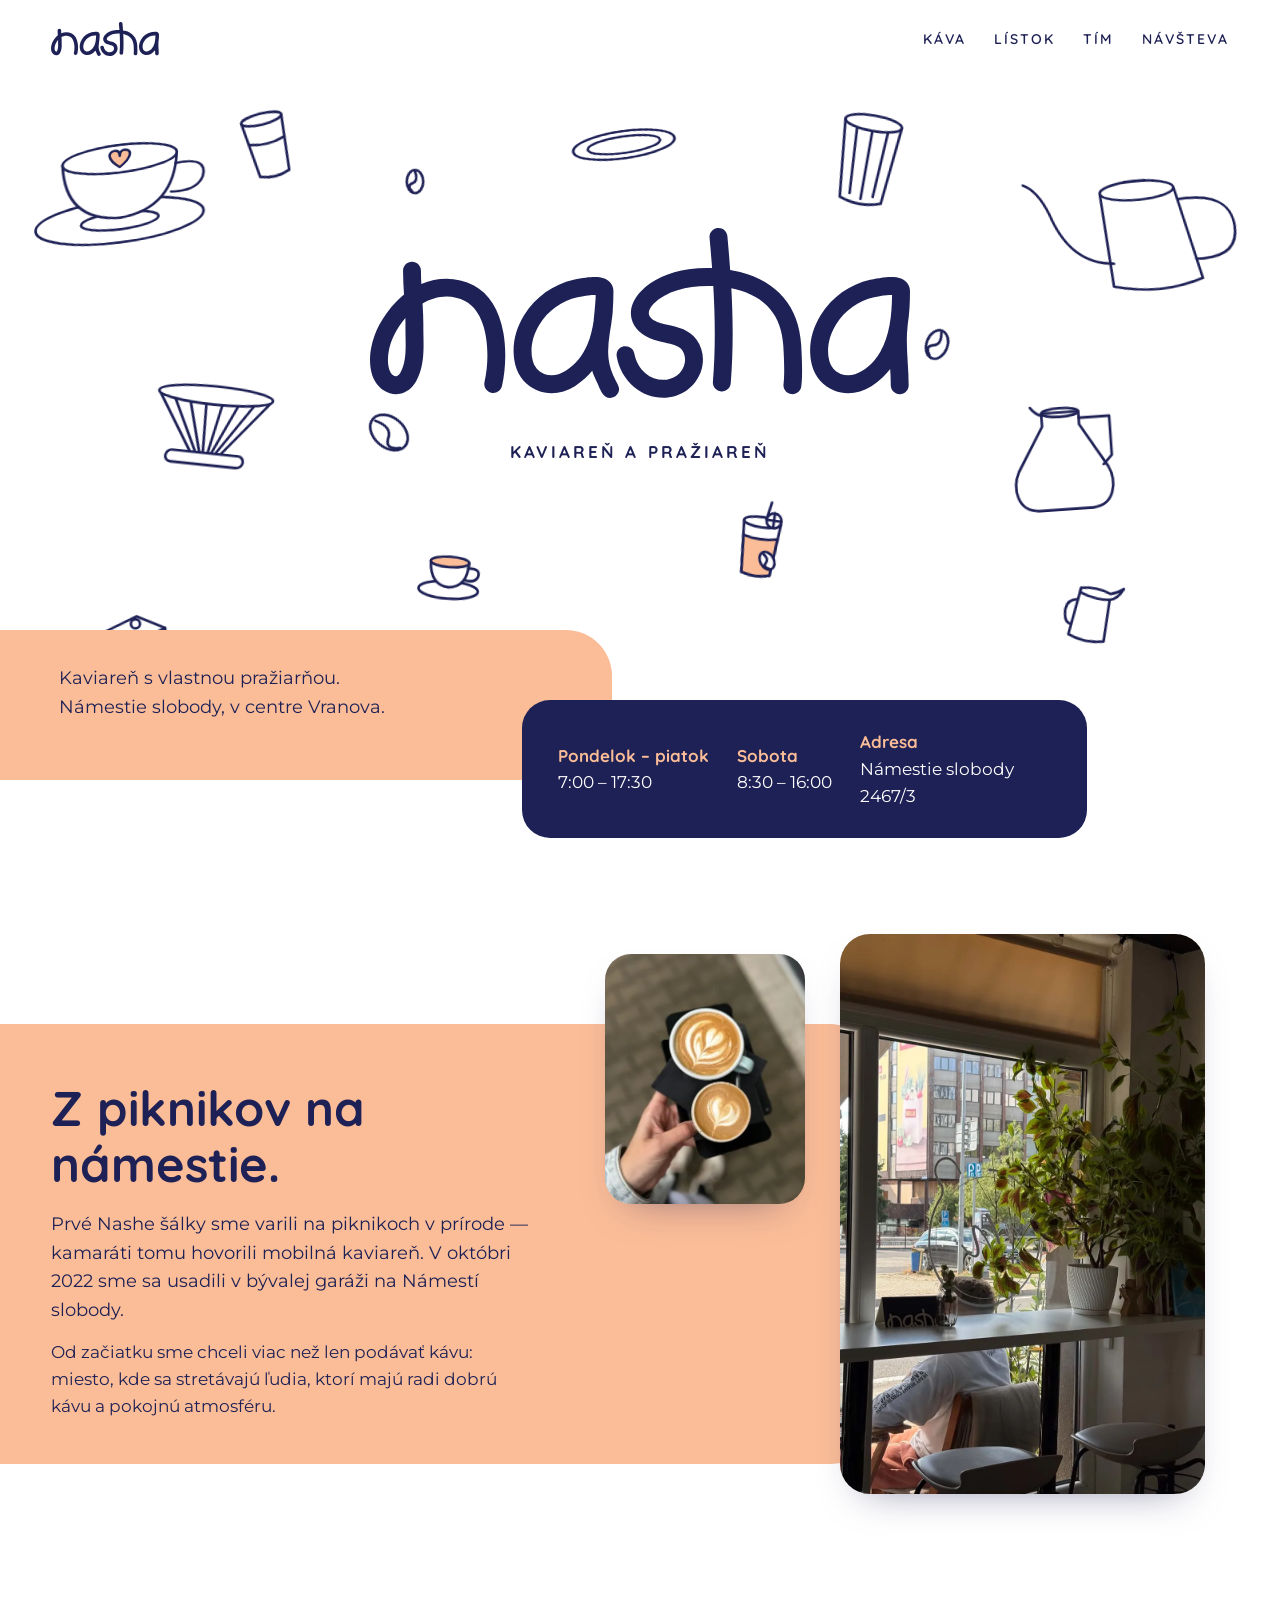
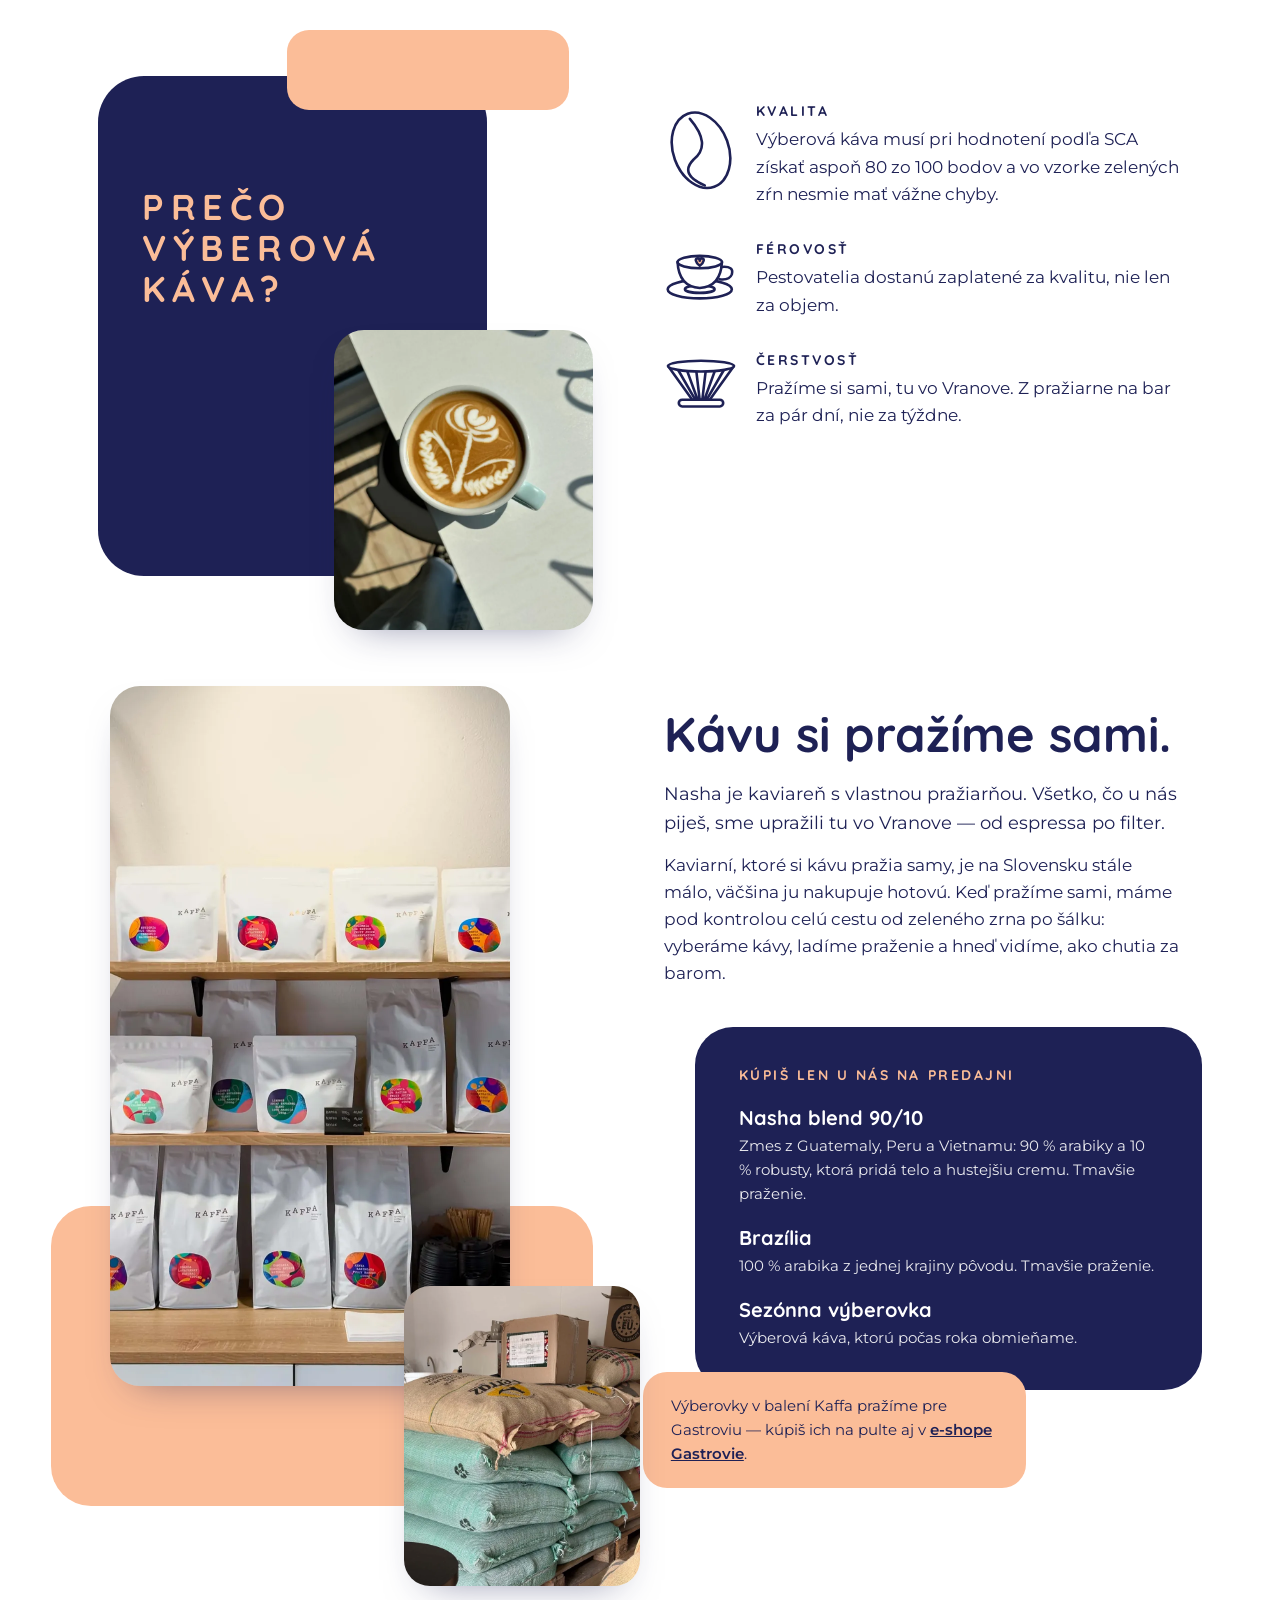
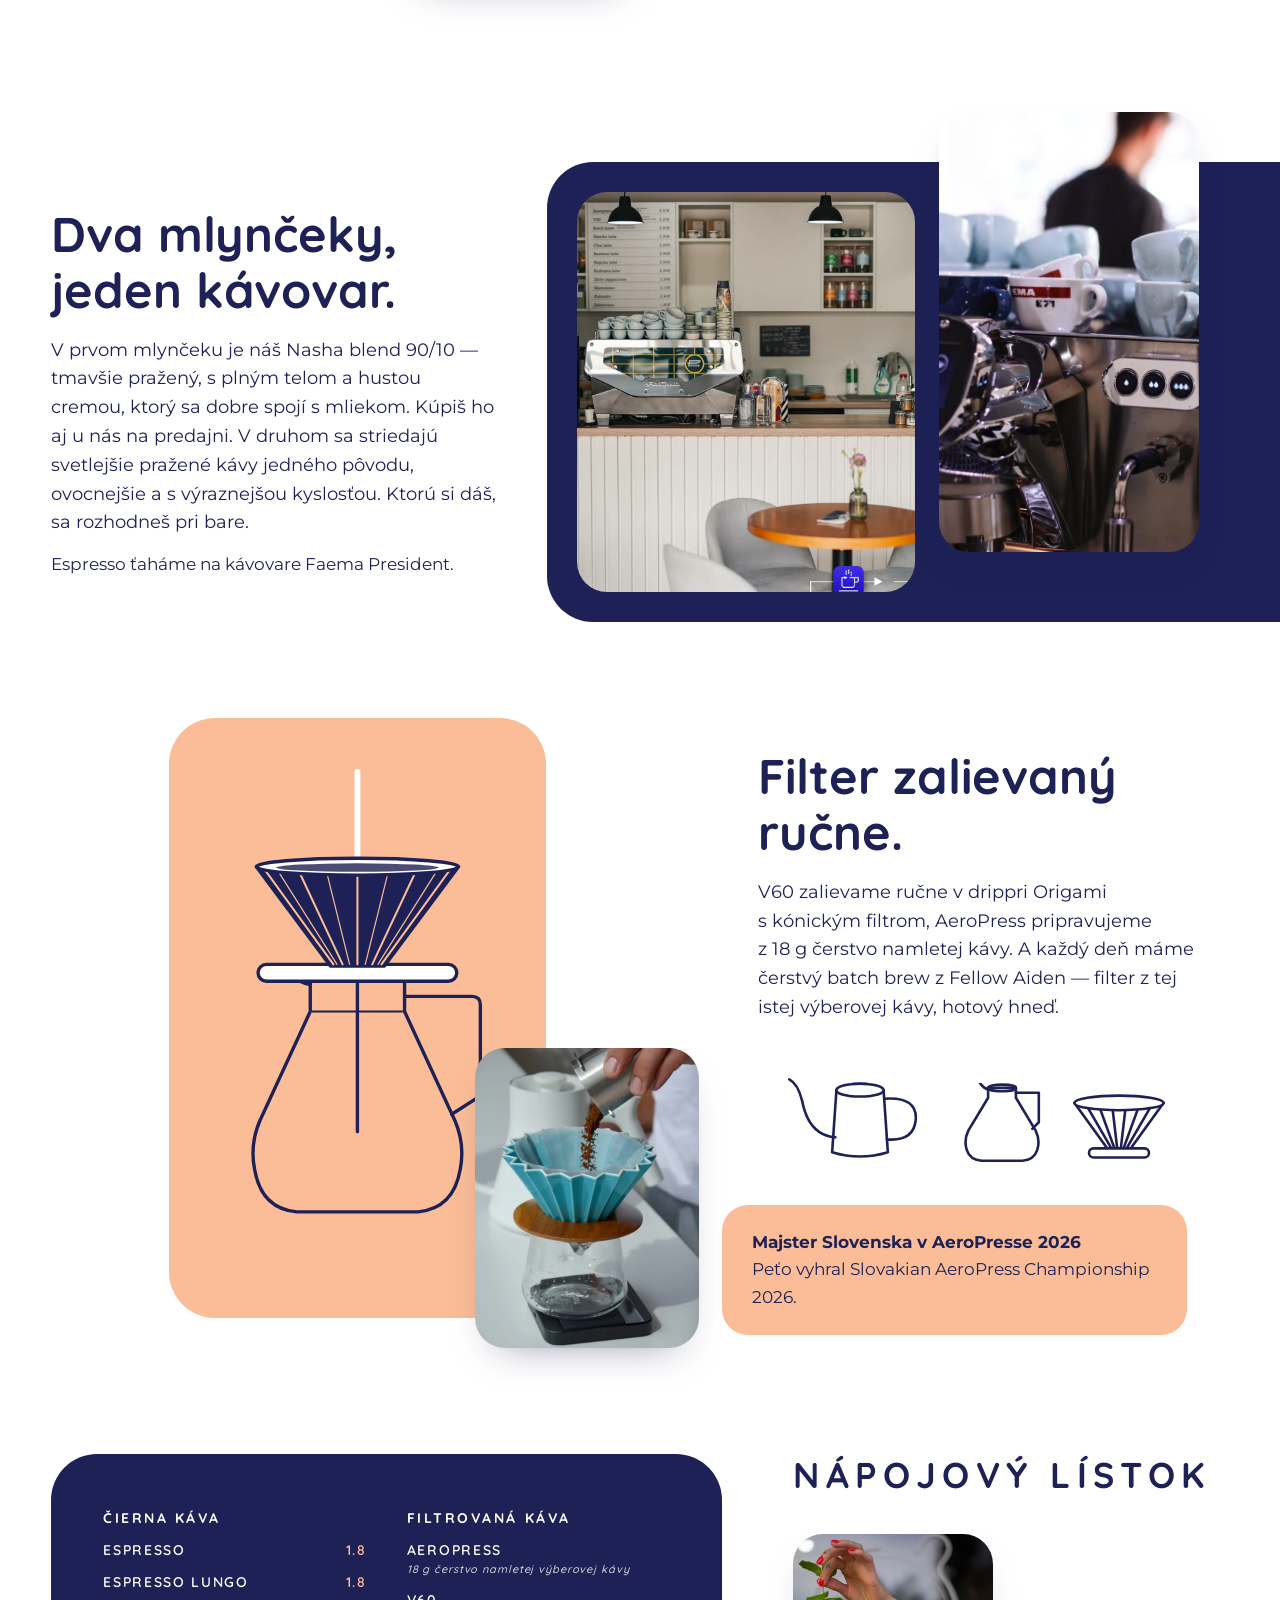
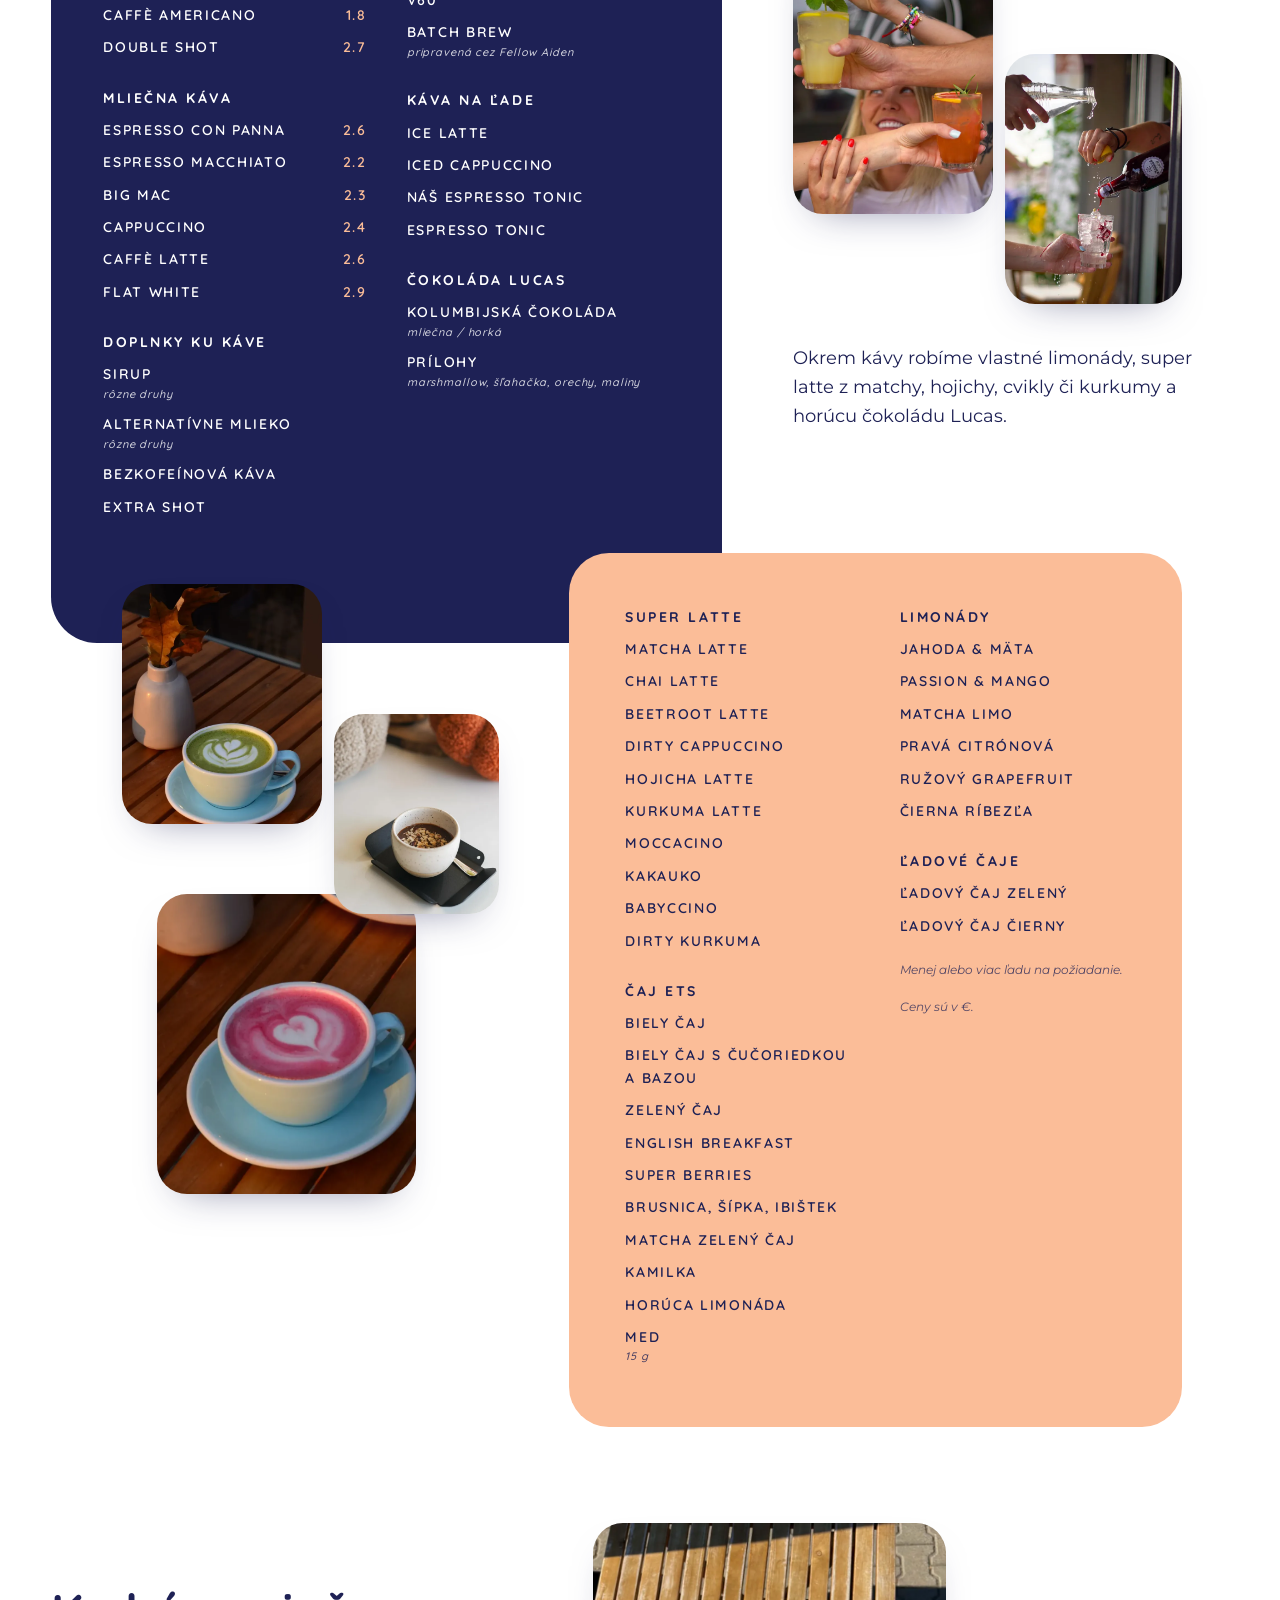
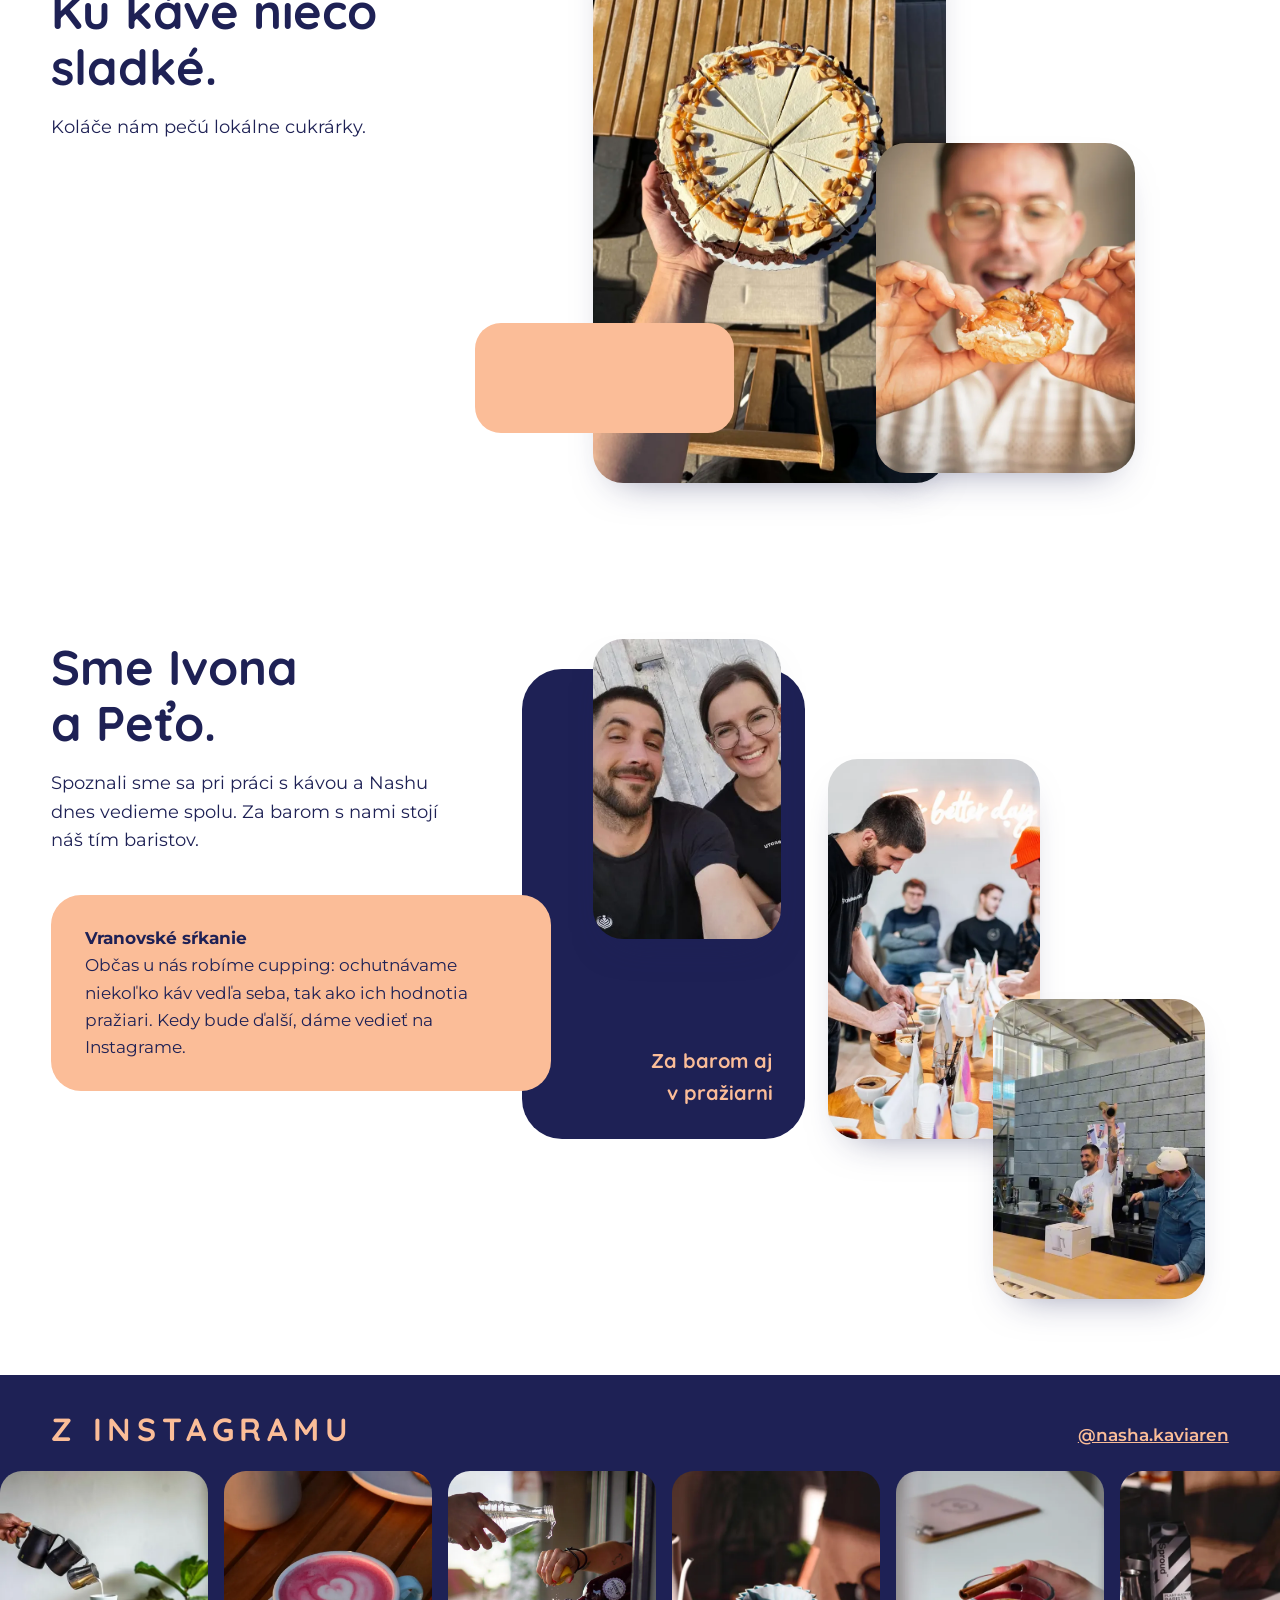
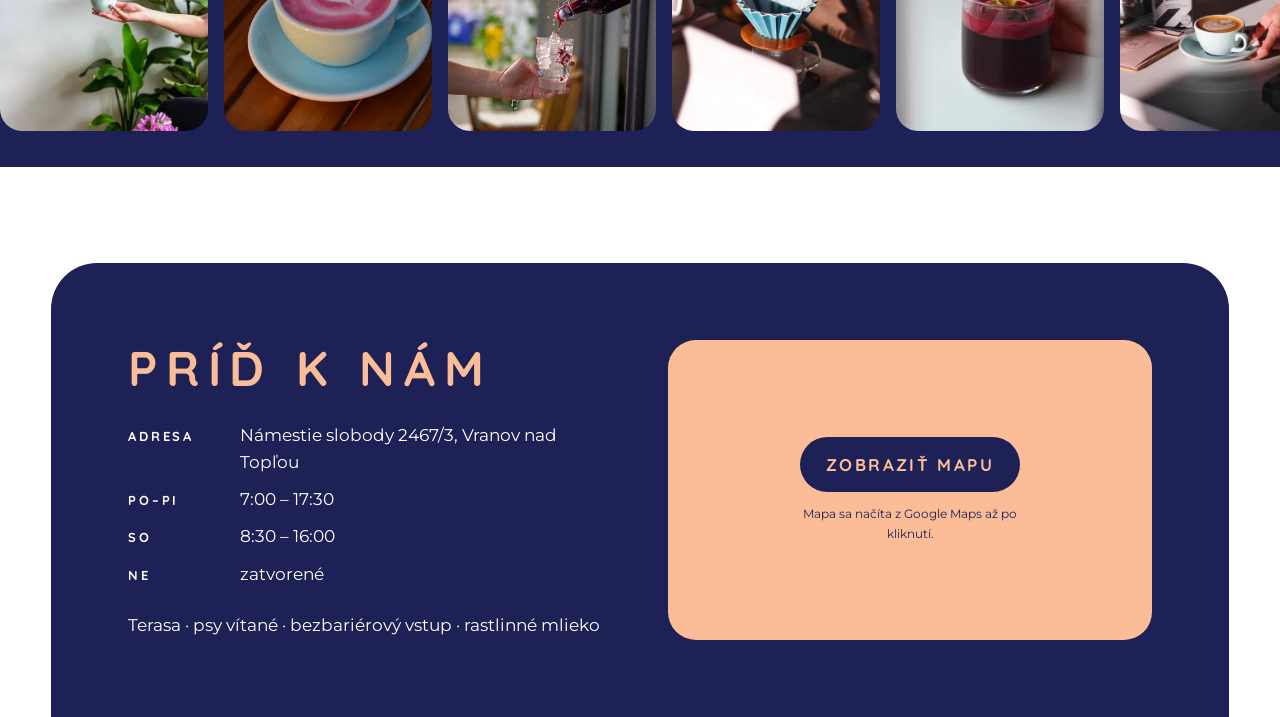
==== site/index.html @ be06b6c1 "Add Nasha presentation site, image pipeline and checks" ====
<!doctype html>
<html lang="sk">
<head>
<meta charset="utf-8">
<meta name="viewport" content="width=device-width, initial-scale=1">
<title>Nasha kaviareň · Vranov nad Topľou</title>
<meta name="description" content="Nasha kaviareň s vlastnou pražiarňou na Námestí slobody vo Vranove nad Topľou. Výberová káva, filter, koláče, nápojový lístok a otváracie hodiny.">
<meta property="og:type" content="website">
<meta property="og:title" content="Nasha kaviareň · Vranov nad Topľou">
<meta property="og:description" content="Kaviareň s vlastnou pražiarňou na Námestí slobody vo Vranove nad Topľou.">
<meta property="og:image" content="img/og.jpg">
<link rel="icon" href="img/favicon.svg" type="image/svg+xml">
<link rel="preconnect" href="https://fonts.googleapis.com">
<link rel="preconnect" href="https://fonts.gstatic.com" crossorigin>
<link rel="stylesheet" href="https://fonts.googleapis.com/css2?family=Quicksand:wght@500;600;700&family=Montserrat:wght@400;500;600&display=swap">
<link rel="stylesheet" href="css/site.css">
</head>
<body>
<header class="wrap bar">
  <img src="img/nasha-logo-blue.svg" alt="nasha" width="159" height="50">
  <nav><a href="#kava">Káva</a><a href="#listok">Lístok</a><a href="#tim">Tím</a><a href="#navsteva">Návšteva</a></nav>
</header>

<main class="wrap">
  <!-- 1 hero -->
  <section class="stage hero" data-field>
    <span data-art="latte"    data-depth="1.3" data-rot="-8"  data-tilt="14" style="left:-2%;top:40px;width:190px"></span>
    <span data-art="tumbler"  data-depth="0.5" data-rot="-14" style="left:16%;top:30px;width:56px"></span>
    <span data-art="bean"     data-depth="0.3" data-rot="20"  style="left:30%;top:90px;width:22px"></span>
    <span class="m-hide" data-art="dripper"  data-depth="0.8" data-rot="6"   data-tilt="10" style="left:8%;top:300px;width:130px"></span>
    <span class="m-hide" data-art="bean"     data-depth="1.1" data-rot="-30" style="left:27%;top:330px;width:40px"></span>
    <span class="m-hide" data-art="espresso" data-depth="0.4" data-rot="4"   style="left:31%;top:470px;width:70px"></span>
    <span data-art="fluted"   data-depth="1.0" data-rot="10"  style="left:66%;top:30px;width:78px"></span>
    <span data-art="kettle"   data-depth="1.4" data-rot="-6"  data-tilt="12" style="right:-3%;top:60px;width:240px"></span>
    <span class="m-hide" data-art="bean"     data-depth="0.6" data-rot="40"  style="left:74%;top:250px;width:28px"></span>
    <span class="m-hide" data-art="server"   data-depth="0.7" data-rot="-4"  style="right:9%;top:330px;width:120px"></span>
    <span class="m-hide" data-art="lemonade" data-depth="0.35" data-rot="8"  style="left:58%;top:420px;width:52px"></span>
    <span class="m-hide" data-art="plate"    data-depth="0.9" data-rot="-10" data-tilt="20" style="left:44%;top:40px;width:110px"></span>
    <span data-art="pitcher"  data-depth="0.45" data-rot="12" style="left:86%;top:500px;width:60px"></span>
    <span data-art="cake"     data-depth="0.55" data-rot="-6" style="left:2%;top:520px;width:100px"></span>
    <span class="m-hide" data-art="bean"     data-depth="0.25" data-rot="-10" style="left:60%;top:470px;width:18px"></span>

    <img class="logo" src="img/nasha-logo-blue.svg" alt="nasha" width="159" height="50">
    <p class="tag caps">Kaviareň a pražiareň</p>
    <div class="abs peb pe"><p>Kaviareň s&nbsp;vlastnou pražiarňou. Námestie slobody, v&nbsp;centre Vranova.</p></div>
    <div class="abs bar nv">
      <div><b>Pondelok – piatok</b>7:00 – 17:30</div>
      <div><b>Sobota</b>8:30 – 16:00</div>
      <div><b>Adresa</b>Námestie slobody 2467/3</div>
    </div>
  </section>

  <!-- 2 story -->
  <section class="stage story">
    <div class="flow strip pe"><div class="txt">
      <h2>Z&nbsp;piknikov na námestie.</h2>
      <p class="lead" style="margin-top:18px">Prvé Nashe šálky sme varili na piknikoch v prírode — kamaráti tomu hovorili mobilná kaviareň. V októbri 2022 sme sa usadili v bývalej garáži na Námestí slobody.</p>
      <p>Od začiatku sme chceli viac než len podávať kávu: miesto, kde sa stretávajú ľudia, ktorí majú radi dobrú kávu a pokojnú atmosféru.</p>
    </div></div>
    <div class="abs ph cup"><img src="img/latte-dvojica.webp" alt="Dve kávy s latte artom" width="462" height="505" loading="lazy" decoding="async"></div>
    <div class="abs ph win"><img src="img/okno-bar.webp" alt="Okno kaviarne s rastlinami" width="1050" height="1400" loading="lazy" decoding="async"></div>
  </section>

  <!-- 3 why -->
  <section class="stage why">
    <div class="abs tagr pe" aria-hidden="true"></div>
    <div class="abs tall nv"><h2 class="caps">Prečo výberová káva?</h2></div>
    <div class="abs ph latte"><img src="img/latte-tulipan.webp" alt="Latte art tulipán" width="750" height="1000" loading="lazy" decoding="async"></div>
    <ul class="flow">
      <li><span data-art="bean"></span><div><b class="t">Kvalita</b>Výberová káva musí pri hodnotení podľa SCA získať aspoň 80 zo 100 bodov a vo vzorke zelených zŕn nesmie mať vážne chyby.</div></li>
      <li><span data-art="latte"></span><div><b class="t">Férovosť</b>Pestovatelia dostanú zaplatené za kvalitu, nie len za objem.</div></li>
      <li><span data-art="dripper"></span><div><b class="t">Čerstvosť</b>Pražíme si sami, tu vo Vranove. Z pražiarne na bar za pár dní, nie za týždne.</div></li>
    </ul>
  </section>

  <!-- 4 roasted in Vranov -->
  <section class="stage roast" id="kava">
    <div class="abs base pe" aria-hidden="true"></div>
    <div class="abs ph shelf"><img src="img/police-kava.webp" alt="Police s kávou Kaffa v kaviarni" width="1050" height="1400" loading="lazy" decoding="async"></div>
    <div class="abs ph sacks"><img src="img/vrecia-zelena-kava.webp" alt="Vrecia zelenej kávy" width="675" height="900" loading="lazy" decoding="async"></div>
    <div class="flow txt">
      <h2>Kávu si pražíme sami.</h2>
      <p class="lead" style="margin-top:18px">Nasha je kaviareň s&nbsp;vlastnou pražiarňou. Všetko, čo u nás piješ, sme upražili tu vo Vranove — od espressa po filter.</p>
      <p>Kaviarní, ktoré si kávu pražia samy, je na Slovensku stále málo, väčšina ju nakupuje hotovú. Keď pražíme sami, máme pod kontrolou celú cestu od zeleného zrna po šálku: vyberáme kávy, ladíme praženie a hneď vidíme, ako chutia za barom.</p>
    <div class="only nv">
      <h3 class="t">Kúpiš len u nás na predajni</h3>
      <dl>
        <div><dt>Nasha blend 90/10</dt><dd>Zmes z Guatemaly, Peru a Vietnamu: 90 % arabiky a 10 % robusty, ktorá pridá telo a hustejšiu cremu. Tmavšie praženie.</dd></div>
        <div><dt>Brazília</dt><dd>100 % arabika z jednej krajiny pôvodu. Tmavšie praženie.</dd></div>
        <div><dt>Sezónna výberovka</dt><dd>Výberová káva, ktorú počas roka obmieňame.</dd></div>
      </dl>
    </div>
    <div class="shop pe">Výberovky v balení Kaffa pražíme pre Gastroviu — kúpiš ich na pulte aj v <a href="https://gastrovia.store/kategoria/kava/kaffa/">e-shope Gastrovie</a>.</div>
    </div>
  </section>

  <!-- 5 espresso, C-style band -->
  <section class="esp">
    <div>
      <h2>Dva mlynčeky, jeden kávovar.</h2>
      <p class="lead" style="margin-top:18px">V prvom mlynčeku je náš Nasha blend 90/10 — tmavšie pražený, s plným telom a hustou cremou, ktorý sa dobre spojí s mliekom. Kúpiš ho aj u nás na predajni. V druhom sa striedajú svetlejšie pražené kávy jedného pôvodu, ovocnejšie a s výraznejšou kyslosťou. Ktorú si dáš, sa rozhodneš pri bare.</p>
      <p>Espresso ťaháme na kávovare Faema President.</p>
    </div>
    <div class="band nv">
      <div class="ph"><img src="img/bar-faema.webp" alt="Bar s kávovarom Faema" style="object-position:30% 30%" width="960" height="1200" loading="lazy" decoding="async"></div>
      <div class="ph lift"><img src="img/faema-detail.webp" alt="Kávovar Faema President zblízka" width="720" height="900" loading="lazy" decoding="async"></div>
    </div>
  </section>

  <!-- 6 filter -->
  <section class="stage filter">
    <div class="abs panel decanter" data-logo="img/nasha-logo.svg"></div>
    <div class="abs ph origami"><img src="img/origami-mletie.webp" alt="Káva sa sype do origami drippera" width="720" height="900" loading="lazy" decoding="async"></div>
    <div class="flow txt">
      <h2>Filter zalievaný ručne.</h2>
      <p class="lead" style="margin-top:18px">V60 zalievame ručne v&nbsp;drippri Origami s&nbsp;kónickým filtrom, AeroPress pripravujeme z&nbsp;18&nbsp;g čerstvo namletej kávy. A každý deň máme čerstvý batch brew z&nbsp;Fellow Aiden — filter z&nbsp;tej istej výberovej kávy, hotový hneď.</p>
    <div class="cups2" aria-hidden="true"><span data-art="kettle" style="width:150px"></span><span data-art="server" style="width:90px"></span><span data-art="dripper" style="width:100px"></span></div>
    <div class="champ pe">
      <b>Majster Slovenska v AeroPresse 2026</b>
      <p>Peťo vyhral Slovakian AeroPress Championship 2026.</p>
    </div>
    </div>
  </section>

  <!-- 7 menu -->
  <section class="stage menu" id="listok">
    <h2 class="caps abs title">Nápojový lístok</h2>
    <div class="abs ph lemo"><img src="img/limonady.webp" alt="Limonády" width="780" height="900" loading="lazy" decoding="async"></div>
    <div class="abs ph lemo2"><img src="img/limonada-priprava.webp" alt="Príprava limonády" width="720" height="900" loading="lazy" decoding="async"></div>
    <p class="abs side lead">Okrem kávy robíme vlastné limonády, super latte z matchy, hojichy, cvikly či kurkumy a horúcu čokoládu Lucas.</p>
    <div class="flow one nv"><div class="cols">
      <div>
        <h3 class="t">Čierna káva</h3><ul class="menu-list">
          <li>Espresso<span>1.8</span></li><li>Espresso lungo<span>1.8</span></li>
          <li>Caffè americano<span>1.8</span></li><li>Double shot<span>2.7</span></li></ul>
        <h3 class="t">Mliečna káva</h3><ul class="menu-list">
          <li>Espresso con panna<span>2.6</span></li><li>Espresso macchiato<span>2.2</span></li>
          <li>Big mac<span>2.3</span></li><li>Cappuccino<span>2.4</span></li>
          <li>Caffè latte<span>2.6</span></li><li>Flat white<span>2.9</span></li></ul>
        <h3 class="t">Doplnky ku káve</h3><ul class="menu-list">
          <li><div>Sirup<small>rôzne druhy</small></div></li>
          <li><div>Alternatívne mlieko<small>rôzne druhy</small></div></li>
          <li>Bezkofeínová káva</li><li>Extra shot</li></ul>
      </div>
      <div>
        <h3 class="t">Filtrovaná káva</h3><ul class="menu-list">
          <li><div>AeroPress<small>18 g čerstvo namletej výberovej kávy</small></div></li>
          <li>V60</li>
          <li><div>Batch brew<small>pripravená cez Fellow Aiden</small></div></li></ul>
        <h3 class="t">Káva na ľade</h3><ul class="menu-list">
          <li>Ice latte</li><li>Iced cappuccino</li>
          <li>Náš espresso tonic</li><li>Espresso tonic</li></ul>
        <h3 class="t">Čokoláda Lucas</h3><ul class="menu-list">
          <li><div>Kolumbijská čokoláda<small>mliečna / horká</small></div></li>
          <li><div>Prílohy<small>marshmallow, šľahačka, orechy, maliny</small></div></li></ul>
      </div>
    </div></div>
    <div class="flow two pe"><div class="cols">
      <div>
        <h3 class="t">Super latte</h3><ul class="menu-list">
          <li>Matcha latte</li><li>Chai latte</li>
          <li>Beetroot latte</li><li>Dirty cappuccino</li>
          <li>Hojicha latte</li><li>Kurkuma latte</li>
          <li>Moccacino</li><li>Kakauko</li>
          <li>Babyccino</li><li>Dirty kurkuma</li></ul>
        <h3 class="t">Čaj ETS</h3><ul class="menu-list">
          <li>Biely čaj</li><li>Biely čaj s čučoriedkou a bazou</li>
          <li>Zelený čaj</li><li>English breakfast</li>
          <li>Super berries</li><li>Brusnica, šípka, ibištek</li>
          <li>Matcha zelený čaj</li><li>Kamilka</li>
          <li>Horúca limonáda</li><li><div>Med<small>15 g</small></div></li></ul>
      </div>
      <div>
        <h3 class="t">Limonády</h3><ul class="menu-list">
          <li>Jahoda &amp; mäta</li><li>Passion &amp; mango</li>
          <li>Matcha limo</li><li>Pravá citrónová</li>
          <li>Ružový grapefruit</li><li>Čierna ríbezľa</li></ul>
        <h3 class="t">Ľadové čaje</h3><ul class="menu-list">
          <li>Ľadový čaj zelený</li><li>Ľadový čaj čierny</li></ul>
        <p class="note2">Menej alebo viac ľadu na požiadanie.</p>
        <p class="note2">Ceny sú v €.</p>
      </div>
    </div></div>
    <div class="abs ph matcha"><img src="img/matcha-latte.webp" alt="Matcha latte" width="720" height="900" loading="lazy" decoding="async"></div>
    <div class="abs ph beet"><img src="img/beetroot-latte.webp" alt="Beetroot latte" width="720" height="900" loading="lazy" decoding="async"></div>
    <div class="abs ph choc"><img src="img/horuca-cokolada.webp" alt="Horúca čokoláda s karamelom" width="600" height="800" loading="lazy" decoding="async"></div>
  </section>

  <!-- 8 cakes -->
  <section class="stage cakes">
    <div class="flow txt">
      <h2>Ku káve niečo sladké.</h2>
      <p class="lead" style="margin-top:18px">Koláče nám pečú lokálne cukrárky.</p>
    </div>
    <div class="abs ph big"><img src="img/kolac-karamel.webp" alt="Koláč s karamelom a arašidmi" width="1050" height="1400" loading="lazy" decoding="async"></div>
    <div class="abs ph small"><img src="img/pecivo.webp" alt="Pečivo z pekárne" width="720" height="900" loading="lazy" decoding="async"></div>
    <div class="abs pe" aria-hidden="true"></div>
  </section>

  <!-- 9 team -->
  <section class="stage team" id="tim">
    <div class="flow txt">
      <h2>Sme Ivona a&nbsp;Peťo.</h2>
      <p class="lead" style="margin-top:18px">Spoznali sme sa pri práci s kávou a Nashu dnes vedieme spolu. Za barom s nami stojí náš tím baristov.</p>
    <div class="pe">
      <b>Vranovské sŕkanie</b>
      <p>Občas u nás robíme cupping: ochutnávame niekoľko káv vedľa seba, tak ako ich hodnotia pražiari. Kedy bude ďalší, dáme vedieť na Instagrame.</p>
    </div>
    </div>
    <div class="abs n1 nv"><span class="who">Za barom aj v&nbsp;pražiarni</span></div>
    <div class="abs ph p1"><img src="img/ivona-peto.webp" alt="Ivona a Peťo" style="object-position:40% 30%" width="438" height="505" loading="lazy" decoding="async"></div>
    <div class="abs ph p2"><img src="img/cupping.webp" alt="Cupping Vranovské sŕkanie" width="720" height="900" loading="lazy" decoding="async"></div>
    <div class="abs ph p3"><img src="img/peto-aeropress.webp" alt="Peťo na Slovakian AeroPress Championship 2026" style="object-position:40% 35%" width="506" height="900" loading="lazy" decoding="async"></div>
  </section>
</main>

<!-- 10 Instagram strip -->
<section class="igs nv">
  <div class="head"><h2 class="caps" style="color:var(--peach);font-size:clamp(22px,2.6vw,32px)">Z Instagramu</h2><a href="https://www.instagram.com/nasha.kaviaren/">@nasha.kaviaren</a></div>
  <div class="row">
    <img src="img/ig-cappuccino.webp" alt="" width="512" height="640" loading="lazy" decoding="async"><img src="img/beetroot-latte.webp" alt="" width="720" height="900" loading="lazy" decoding="async">
    <img src="img/limonada-priprava.webp" alt="" width="720" height="900" loading="lazy" decoding="async"><img src="img/ig-origami.webp" alt="" width="512" height="640" loading="lazy" decoding="async">
    <img src="img/ig-zimny-napoj.webp" alt="" width="512" height="640" loading="lazy" decoding="async"><img src="img/ig-sproud.webp" alt="" width="512" height="640" loading="lazy" decoding="async">
    <img src="img/ig-kakauko.webp" alt="" width="512" height="640" loading="lazy" decoding="async"><img src="img/ig-limonada.webp" alt="" width="512" height="640" loading="lazy" decoding="async">
    <img src="img/ig-matcha.webp" alt="" width="512" height="640" loading="lazy" decoding="async"><img src="img/ig-macchiato.webp" alt="" width="556" height="640" loading="lazy" decoding="async">
    <img src="img/ig-horuca-limonada.webp" alt="" width="512" height="640" loading="lazy" decoding="async"><img src="img/ig-faema-salka.webp" alt="" width="640" height="640" loading="lazy" decoding="async">
    <!-- second copy for a seamless loop -->
    <img src="img/ig-cappuccino.webp" alt="" width="512" height="640" loading="lazy" decoding="async"><img src="img/beetroot-latte.webp" alt="" width="720" height="900" loading="lazy" decoding="async">
    <img src="img/limonada-priprava.webp" alt="" width="720" height="900" loading="lazy" decoding="async"><img src="img/ig-origami.webp" alt="" width="512" height="640" loading="lazy" decoding="async">
    <img src="img/ig-zimny-napoj.webp" alt="" width="512" height="640" loading="lazy" decoding="async"><img src="img/ig-sproud.webp" alt="" width="512" height="640" loading="lazy" decoding="async">
    <img src="img/ig-kakauko.webp" alt="" width="512" height="640" loading="lazy" decoding="async"><img src="img/ig-limonada.webp" alt="" width="512" height="640" loading="lazy" decoding="async">
    <img src="img/ig-matcha.webp" alt="" width="512" height="640" loading="lazy" decoding="async"><img src="img/ig-macchiato.webp" alt="" width="556" height="640" loading="lazy" decoding="async">
    <img src="img/ig-horuca-limonada.webp" alt="" width="512" height="640" loading="lazy" decoding="async"><img src="img/ig-faema-salka.webp" alt="" width="640" height="640" loading="lazy" decoding="async">
  </div>
</section>

<!-- 11 visit (closing block from A) -->
<section class="visit" id="navsteva" style="margin-bottom:0">
  <div class="wrap block nv">
    <div>
      <h2 class="caps">Príď k nám</h2>
      <dl>
        <dt class="eyebrow">Adresa</dt><dd>Námestie slobody 2467/3, Vranov nad Topľou</dd>
        <dt class="eyebrow">Po–Pi</dt><dd>7:00 – 17:30</dd>
        <dt class="eyebrow">So</dt><dd>8:30 – 16:00</dd>
        <dt class="eyebrow">Ne</dt><dd>zatvorené</dd>
      </dl>
      <p style="margin-top:24px">Terasa · psy vítané · bezbariérový vstup · rastlinné mlieko</p>
    </div>
    <div class="map pe" id="map"><div style="text-align:center"><button type="button" onclick="loadMap()">Zobraziť mapu</button><small>Mapa sa načíta z Google Maps až po kliknutí.</small></div></div>
  </div>
</section>
<script src="js/map.js"></script>
<script src="js/lineart.js"></script>
<script src="js/decanter.js"></script>
</body>
</html>
---- site/css/site.css ----
/* Shared tokens for the design mockups. Only three colours: navy, peach, white. */

:root {
  --navy: #1e2155;
  --peach: #fbbd98;
  --white: #ffffff;
  --navy-70: rgba(30, 33, 85, 0.7);
  --r-lg: 40px;
  --r-md: 28px;
  --r-sm: 18px;
  --gutter: clamp(16px, 4vw, 56px);
  --max: 1280px;
  --display: 'Quicksand', 'Montserrat', sans-serif;
  --body: 'Montserrat', system-ui, sans-serif;
}

* { box-sizing: border-box; margin: 0; padding: 0; }
html { scroll-behavior: smooth; }
body {
  background: var(--white);
  color: var(--navy);
  font-family: var(--body);
  font-size: 17px;
  line-height: 1.6;
  -webkit-font-smoothing: antialiased;
}
img { display: block; max-width: 100%; }
a { color: inherit; }

/* wide-tracked caps, as on the printed menu */
.caps {
  font-family: var(--display);
  font-weight: 700;
  text-transform: uppercase;
  letter-spacing: 0.18em;
}
.eyebrow {
  font-family: var(--display);
  font-weight: 700;
  text-transform: uppercase;
  letter-spacing: 0.22em;
  font-size: 13px;
}
h1, h2, h3 { font-family: var(--display); font-weight: 700; line-height: 1.15; }

.wrap { width: min(var(--max), 100% - 2 * var(--gutter)); margin-inline: auto; }

.decanter { background: var(--peach); cursor: pointer; display: grid; place-items: center; }
.decanter svg { width: 100%; height: 100%; max-height: 100%; }

/* top bar shared by all directions */
.bar {
  display: flex; align-items: center; justify-content: space-between;
  padding-block: 22px;
}
.bar img { height: 34px; }
.bar nav { display: flex; gap: 28px; font-family: var(--display); font-weight: 600;
  font-size: 14px; letter-spacing: 0.14em; text-transform: uppercase; }
.bar nav a { text-decoration: none; }
@media (max-width: 760px) { .bar nav { display: none; } }

.note {
  font-size: 12px; opacity: 0.6; font-style: italic;
}

/* menu list, used in several directions */
.menu-list { list-style: none; }
.menu-list li {
  display: flex; justify-content: space-between; gap: 16px;
  font-family: var(--display); font-weight: 600; letter-spacing: 0.12em;
  text-transform: uppercase; font-size: 14px; padding-block: 5px;
}
.menu-list small { display: block; font-size: 11px; letter-spacing: 0.08em;
  text-transform: none; font-style: italic; font-weight: 500; opacity: 0.8; }

/* ---- page ---- */
  /* Direction E (final candidate). Base = D: every section composed differently,
     rectangles overlap in parts and never meet corner to corner. Mixed in:
     B's menu-style line art (hero depth field), C's edge-to-edge bands (espresso
     section, Instagram strip), A's closing block. Photos may stand on, lean out
     of or cross the edge of a rectangle. Negative space is used actively: text
     sits in the gaps the shapes leave, not in leftover white. */
  :root { --r-xl: 46px; --ig: '../../assets/instagram/'; }
  body { overflow-x: hidden; }
  .stage { position: relative; }
  /* in-flow column: the section grows with it; shapes and photos stay absolute */
  .flow { position: relative; z-index: 2; }
  .abs { position: absolute; }
  .pe { background: var(--peach); }
  .nv { background: var(--navy); color: var(--white); }
  section { margin-block: 96px; }
  h2 { font-size: clamp(30px, 3.8vw, 52px); }
  h3.t, .t { font-family: var(--display); font-weight: 700; text-transform: uppercase;
    letter-spacing: 0.18em; font-size: 14px; }
  .ph { overflow: hidden; border-radius: 30px; box-shadow: 0 18px 40px -24px rgba(30,33,85,.55); }
  .ph img { width: 100%; height: 100%; object-fit: cover; }
  .lead { font-size: 18px; max-width: 46ch; }
  p + p { margin-top: 14px; }
  .draft { font-size: 12px; font-style: italic; opacity: .6; margin-top: 10px; }

  /* 1 hero: depth field of line art around a still logo */
  .hero { height: 760px; margin-top: 0; perspective: 900px; }
  .hero [data-art] { position: absolute; color: var(--navy); will-change: transform; }
  .hero [data-art] svg { width: 100%; height: auto; display: block; overflow: visible; }
  .hero .logo { position: absolute; left: 50%; top: 150px; transform: translateX(-50%);
    width: min(540px, 70vw); z-index: 3; }
  .hero .tag { position: absolute; left: 50%; top: 360px; transform: translateX(-50%);
    text-align: center; z-index: 3; white-space: nowrap; }
  .hero .peb { left: calc((100% - 100vw) / 2); bottom: 58px; width: 52%; height: 150px;
    border-radius: 0 var(--r-xl) var(--r-xl) 0; z-index: 2;
    padding: 34px 0 0 calc((100vw - 100%) / 2 + 8px); }
  .hero .peb p { max-width: 30ch; font-size: 18px; }
  .hero .bar { left: 40%; bottom: 0; width: 48%; padding: 28px 36px; border-radius: 28px; z-index: 4;
    display: grid; grid-template-columns: repeat(3, auto); gap: 28px; }
  .hero .bar b { display: block; color: var(--peach); font-family: var(--display); }

  /* 2 story: peach strip from the left edge, window photo crossing its right end,
     a cup photo standing on its top edge */
  .story { min-height: 600px; padding-top: 90px; }
  .story .strip { margin-left: calc((100% - 100vw) / 2); width: calc(70% + (100vw - 100%) / 2); min-height: 440px; padding-bottom: 56px;
    border-radius: 0 var(--r-xl) var(--r-xl) 0; padding: 56px 0 0 calc((100vw - 100%) / 2); }
  .story .strip .txt { width: 58%; }
  .story .win { right: 2%; top: 0; width: 31%; height: 560px; z-index: 2; }
  .story .cup { left: 47%; top: 20px; width: 17%; height: 250px; z-index: 2; border-radius: 26px; }
  .story .cap { left: 47%; top: 300px; width: 19%; font-size: 15px; z-index: 2; }

  /* 3 why: navy tall block, peach tag on its top edge, latte-art photo leaning out */
  .why { min-height: 560px; padding-top: 70px; }
  .why .tall { left: 4%; top: 46px; width: 33%; height: 500px; border-radius: var(--r-xl); padding: 110px 44px 0; }
  .why .tall h2 { color: var(--peach); font-size: clamp(26px, 2.8vw, 38px); }
  .why .tagr { left: 20%; top: 0; width: 24%; height: 80px; border-radius: 22px; z-index: 2; }
  .why .latte { left: 24%; top: 300px; width: 22%; height: 300px; z-index: 3; }
  .why ul { margin-left: 52%; width: 44%; list-style: none; display: grid; gap: 30px; }
  .why li { display: grid; grid-template-columns: 74px 1fr; gap: 18px; align-items: center; }
  .why li [data-art] { width: 74px; color: var(--navy); }
  .why li b { display: block; margin-bottom: 4px; }

  /* 4 roasted in Vranov: shelf photo standing on a peach block, sacks photo behind */
  .roast { min-height: 980px; padding-top: 20px; }
  .roast .base { left: 0; top: 520px; width: 46%; height: 300px; border-radius: 40px; }
  .roast .shelf { left: 5%; top: 0; width: 34%; height: 700px; z-index: 2; }
  .roast .sacks { left: 30%; top: 600px; width: 20%; height: 300px; z-index: 3; border-radius: 26px; }
  .roast .txt { margin-left: 52%; width: 44%; }
  .roast .only { margin: 40px -4% 0 6%; border-radius: 38px; padding: 40px 44px; }
  .roast .only h3 { color: var(--peach); margin-bottom: 18px; }
  .roast .only dl { display: grid; gap: 16px; }
  .roast .only dt { font-family: var(--display); font-weight: 700; font-size: 20px; }
  .roast .only dd { opacity: .9; font-size: 15px; }
  .roast .shop { margin: -18px 30% 0 -4%; border-radius: 24px; padding: 22px 28px; font-size: 15px; position: relative; }
  .roast .shop a { font-weight: 600; }

  /* 5 espresso: C-style band from the right edge, text in the gap on the left */
  .esp { display: grid; grid-template-columns: 38% 1fr; align-items: center; gap: 48px; }
  .esp .band { margin-right: calc((100% - 100vw) / 2); height: 460px; border-radius: var(--r-xl) 0 0 var(--r-xl);
    position: relative; padding: 30px calc((100vw - 100%) / 2 + 30px) 30px 30px; display: grid; grid-template-columns: 1.3fr 1fr; gap: 24px; }
  .esp .band .ph { height: 100%; box-shadow: none; }
  .esp .band .ph.lift { margin-top: -80px; height: calc(100% + 40px); box-shadow: 0 18px 40px -24px rgba(30,33,85,.55); }

  /* 6 filter: animation panel, origami photo crossing its right edge */
  .filter { min-height: 640px; padding-top: 30px; }
  .filter .panel { left: 10%; top: 0; width: 32%; height: 600px; border-radius: var(--r-xl); padding: 20px 20px 70px; }
  .filter .origami { left: 36%; top: 330px; width: 19%; height: 300px; z-index: 2; }
  .filter .txt { margin-left: 60%; width: 38%; }
  .filter .cups2 { margin: 36px 0 0 6%; display: flex; gap: 22px; align-items: end; }
  .filter .cups2 [data-art] { color: var(--navy); }
  .filter .champ { margin: 32px 4% 0 -8%; border-radius: 26px; padding: 24px 30px; }

  /* 7 menu: navy block, peach block dropped and overlapping, photos standing on edges */
  .menu { min-height: 1200px; }
  .menu .title { left: 63%; top: 0; white-space: nowrap; font-size: clamp(26px, 2.8vw, 40px); }
  .menu .one { width: 57%; border-radius: var(--r-xl); padding: 56px 52px 120px; }
  .menu .two { margin: -90px 0 0 44%; width: 52%; border-radius: 40px; padding: 56px 48px 56px 56px; }
  .menu .cols { display: grid; grid-template-columns: 1fr 1fr; gap: 8px 40px; }
  .menu h3 { margin: 26px 0 8px; }
  .menu .cols > div > h3:first-child { margin-top: 0; }
  .menu .one .menu-list span { color: var(--peach); }
  .menu .note2 { font-size: 12px; font-style: italic; opacity: .75; margin-top: 18px; }
  .menu .lemo { left: 63%; top: 80px; width: 17%; height: 280px; z-index: 3; }
  .menu .lemo2 { left: 81%; top: 200px; width: 15%; height: 250px; z-index: 3; }
  .menu .side { left: 63%; top: 490px; width: 34%; }
  .menu .matcha { left: 6%; top: 730px; width: 17%; height: 240px; z-index: 3; }
  .menu .choc { left: 24%; top: 860px; width: 14%; height: 200px; z-index: 3; }
  .menu .beet { left: 9%; top: 1040px; width: 22%; height: 300px; z-index: 3; }

  /* 8 cakes */
  .cakes { min-height: 620px; padding-top: 60px; }
  .cakes .big { left: 46%; top: 0; width: 30%; height: 560px; }
  .cakes .small { left: 70%; top: 220px; width: 22%; height: 330px; z-index: 2; }
  .cakes .pe { left: 36%; top: 400px; width: 22%; height: 110px; border-radius: 26px; z-index: 3; }
  .cakes .txt { width: 40%; }

  /* 9 team */
  .team { min-height: 640px; }
  .team .txt { width: 36%; }
  .team .n1 { left: 40%; top: 30px; width: 24%; height: 470px; border-radius: 40px; padding: 30px 32px; display: flex; align-items: flex-end; justify-content: flex-end; text-align: right; }
  .team .who { max-width: 12ch; }
  .team .p1 { left: 46%; top: 0; width: 16%; height: 300px; z-index: 2; }
  .team .p2 { left: 66%; top: 120px; width: 18%; height: 380px; z-index: 2; }
  .team .p3 { left: 80%; top: 360px; width: 18%; height: 300px; z-index: 3; }
  .team .pe { margin-top: 40px; width: 118%; border-radius: 30px; padding: 30px 34px; z-index: 3; }
  .team .who { color: var(--peach); font-family: var(--display); font-weight: 700; font-size: 20px; }

  /* 10 Instagram strip: C-style band, edge to edge */
  .igs { padding: 36px 0; border-radius: 0; overflow: hidden; }
  .igs .row { display: flex; gap: 16px; width: max-content; animation: drift 60s linear infinite; }
  .igs .row img { height: 260px; width: auto; border-radius: 22px; }
  .igs .head { display: flex; justify-content: space-between; align-items: baseline; width: min(var(--max), 100% - 2 * var(--gutter)); margin: 0 auto 22px; }
  .igs .head a { color: var(--peach); font-weight: 600; }
  @keyframes drift { to { transform: translateX(-50%); } }

  /* 11 visit: closing block from A */
  .visit .block { border-radius: var(--r-xl) var(--r-xl) 0 0; padding: clamp(40px, 6vw, 88px);
    display: grid; grid-template-columns: 1fr 1fr; gap: 56px; }
  .visit h2 { color: var(--peach); }
  .visit dl { display: grid; grid-template-columns: 92px 1fr; gap: 10px 20px; margin-top: 26px; align-items: baseline; }
  .visit .map { position: relative; overflow: hidden; }
  .visit .map iframe { position: absolute; inset: 0; width: 100%; height: 100%; border: 0; }
  .visit .map button { font: inherit; font-family: var(--display); font-weight: 700; letter-spacing: .14em; text-transform: uppercase;
    background: var(--navy); color: var(--peach); border: 0; border-radius: 999px; padding: 14px 26px; cursor: pointer; }
  .visit .map small { display: block; margin: 12px auto 0; font-size: 12px; max-width: 30ch; }
  .visit .map { border-radius: 28px; min-height: 300px; display: grid; place-items: center; color: var(--navy); }

  @media (prefers-reduced-motion: reduce) { .igs .row { animation: none; } }

  /* mobile: stack, keep small overlaps so the shapes still interlock */
  @media (max-width: 900px) {
    section { margin-block: 64px; }
    .stage { min-height: 0 !important; padding-top: 0 !important; }
    .stage .flow { margin-left: 0 !important; margin-right: 0 !important; width: auto !important; }
    .story .strip.flow { margin-left: calc(-1 * var(--gutter)) !important; margin-right: 8% !important; }
    .menu .two.flow { margin: -28px 0 0 6% !important; }
    .roast .only, .roast .shop, .filter .champ, .team .pe { margin-left: 0 !important; margin-right: 0 !important; width: auto !important; }
    .stage { height: auto !important; display: flex; flex-direction: column; }
    .stage > .abs { position: relative; left: auto !important; top: auto !important; right: auto !important;
      bottom: auto !important; width: auto !important; }
    .stage.hero { display: block; height: 720px !important; perspective: none; }
    .hero .m-hide { display: none; }
    .hero [data-art] { transform: none !important; scale: .5; transform-origin: top left; }
    .hero .logo { top: 170px; width: 82vw; } .hero .tag { top: 290px; white-space: normal; width: 90%; }
    .stage.hero > .abs.peb { position: absolute !important; left: calc(-1 * var(--gutter)) !important; bottom: 190px !important;
      width: 86% !important; height: auto; padding: 24px 24px 40px calc(var(--gutter) + 4px); }
    .stage.hero > .abs.bar { position: absolute !important; left: 8% !important; bottom: 0 !important; width: 92% !important;
      grid-template-columns: 1fr 1fr; padding: 20px; gap: 16px; }
    .hero [data-art][data-art="cake"] { top: 380px !important; }
    .hero [data-art][data-art="pitcher"] { top: 360px !important; left: 82% !important; }
    .story .strip { height: auto; padding: 40px 24px; margin-left: calc(-1 * var(--gutter)); margin-right: 8%; }
    .story .strip .txt { width: auto; }
    .story .win { height: 360px; margin: -36px 0 0 30%; order: 2; }
    .story .cup { height: 220px; margin: -120px 50% 0 0; order: 3; }
    .story .cap { order: 4; margin-top: 16px; }
    .why .tagr { height: 50px; margin: 0 30% -24px 40%; }
    .why .tall { height: auto; padding: 48px 28px 140px; margin-right: 18%; }
    .why .latte { height: 240px; margin: -120px 0 0 48%; }
    .why ul { position: static; margin-top: 32px; }
    .roast .shelf { height: 440px; margin-right: 14%; order: -1; }
    .roast .base { height: 120px; margin: -80px 0 0 20%; }
    .roast .sacks { height: 200px; margin: -100px 46% 0 0; }
    .roast .txt { margin-top: 32px; order: 5; }
    .roast .only { margin: 28px 0 0 6%; padding: 30px 26px; order: 6; }
    .roast .shop { margin: -18px 10% 0 0; order: 7; }
    .esp { grid-template-columns: 1fr; }
    .esp .band { height: 300px; margin-left: 10%; }
    .esp .band .ph.lift { margin-top: -40px; }
    .filter .panel { height: 460px; margin-right: 14%; }
    .filter .origami { height: 240px; margin: -140px 0 0 52%; }
    .filter .txt { margin-top: 28px; } .filter .champ { margin-top: 24px; }
    .menu .title { margin-bottom: 20px; }
    .menu .cols { grid-template-columns: 1fr; }
    .menu .one { padding: 36px 26px; margin-right: 4%; }
    .menu .two { padding: 36px 26px; margin: -28px 0 0 6%; }
    .menu .lemo { height: 220px; margin: -60px 0 0 52%; order: 5; }
    .menu .matcha, .menu .choc, .menu .beet, .menu .lemo2 { display: none; }
    .menu .side { margin-top: 20px; order: 6; }
    .cakes .big { height: 420px; margin-right: 22%; order: 1; }
    .cakes .small { height: 240px; margin: -160px 0 0 50%; order: 2; }
    .cakes .pe { margin: -30px 20% 0 4%; order: 3; }
    .cakes .txt { order: 0; margin-bottom: 24px; }
    .team .n1 { height: 280px; margin-right: 30%; }
    .team .p1 { display: none; }
    .team .p2 { height: 280px; margin: -120px 0 0 44%; }
    .team .p3 { height: 220px; margin: -60px 50% 0 0; }
    .team .pe { margin: 24px 0 0; }
    .igs .row img { height: 180px; }
    .visit .block { grid-template-columns: 1fr; }
  }

/* images carry width/height attributes */
img { height: auto; }
.bar img { width: auto; }
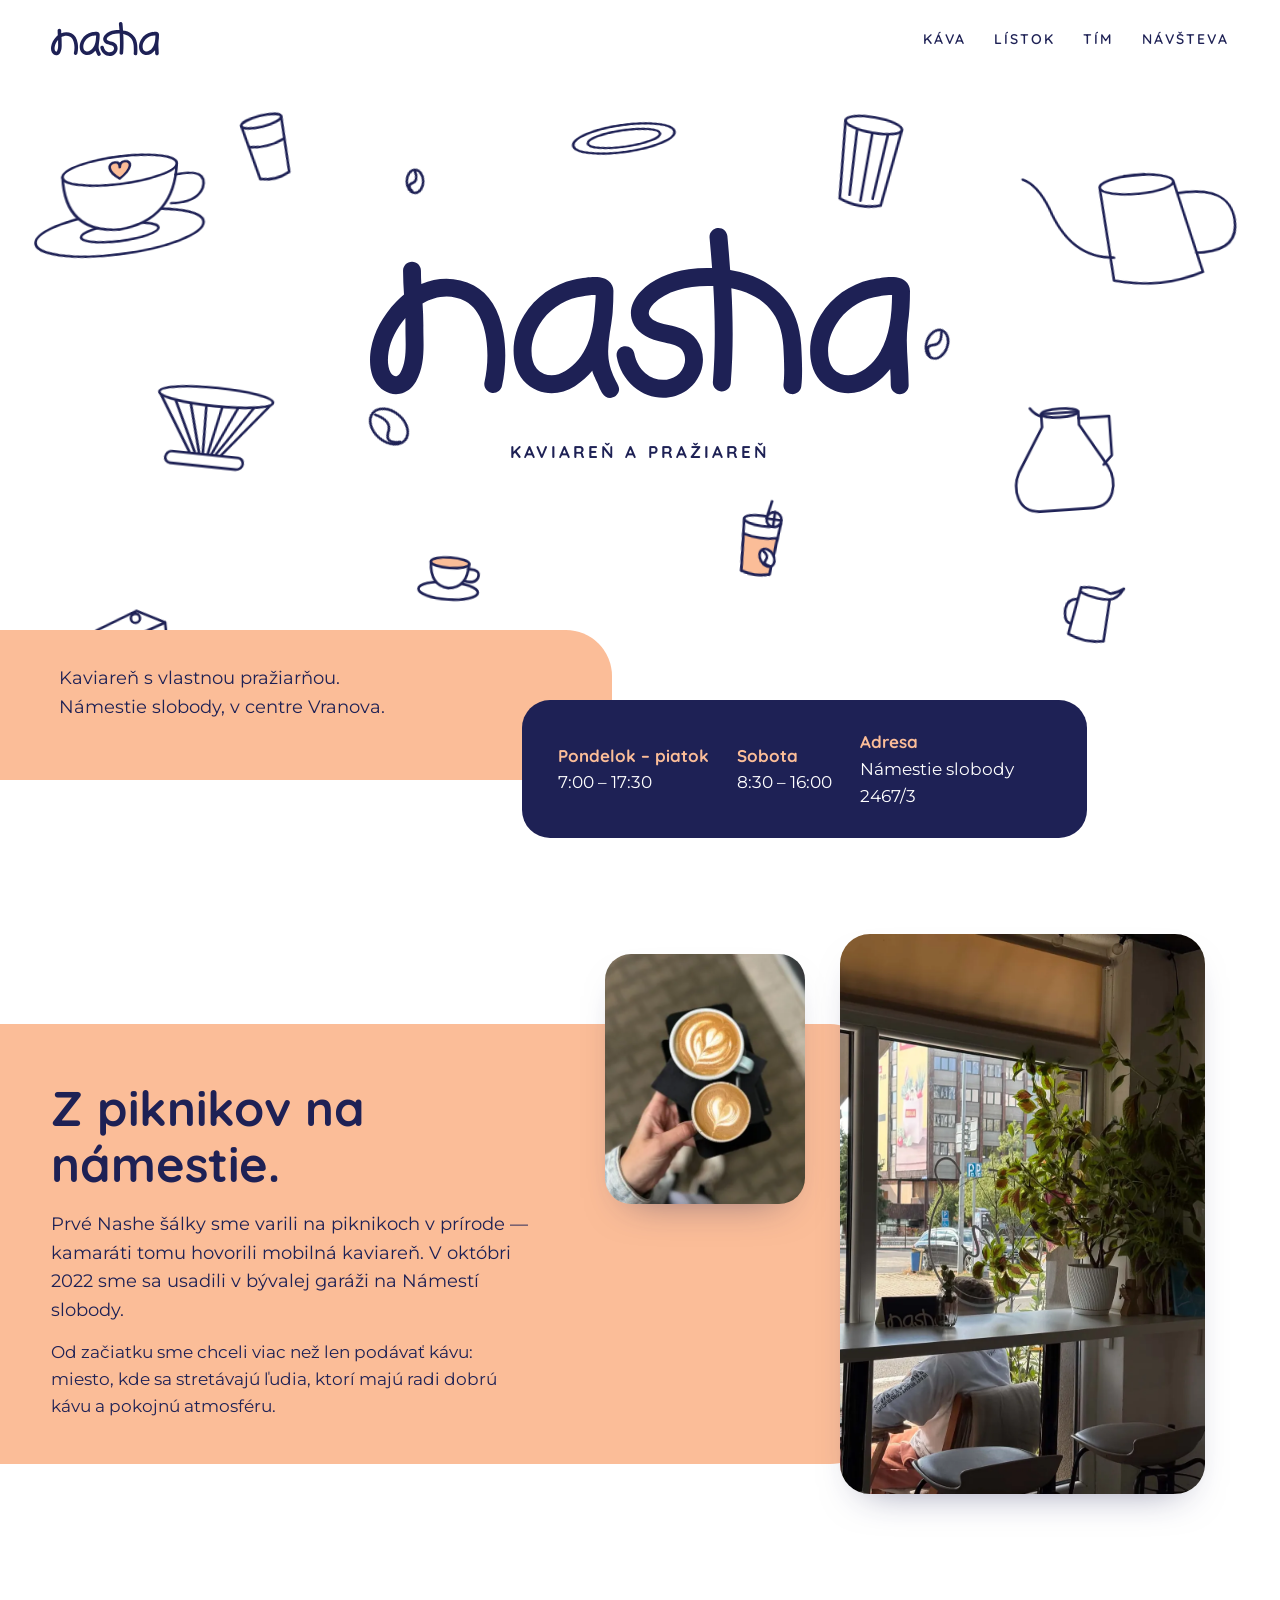
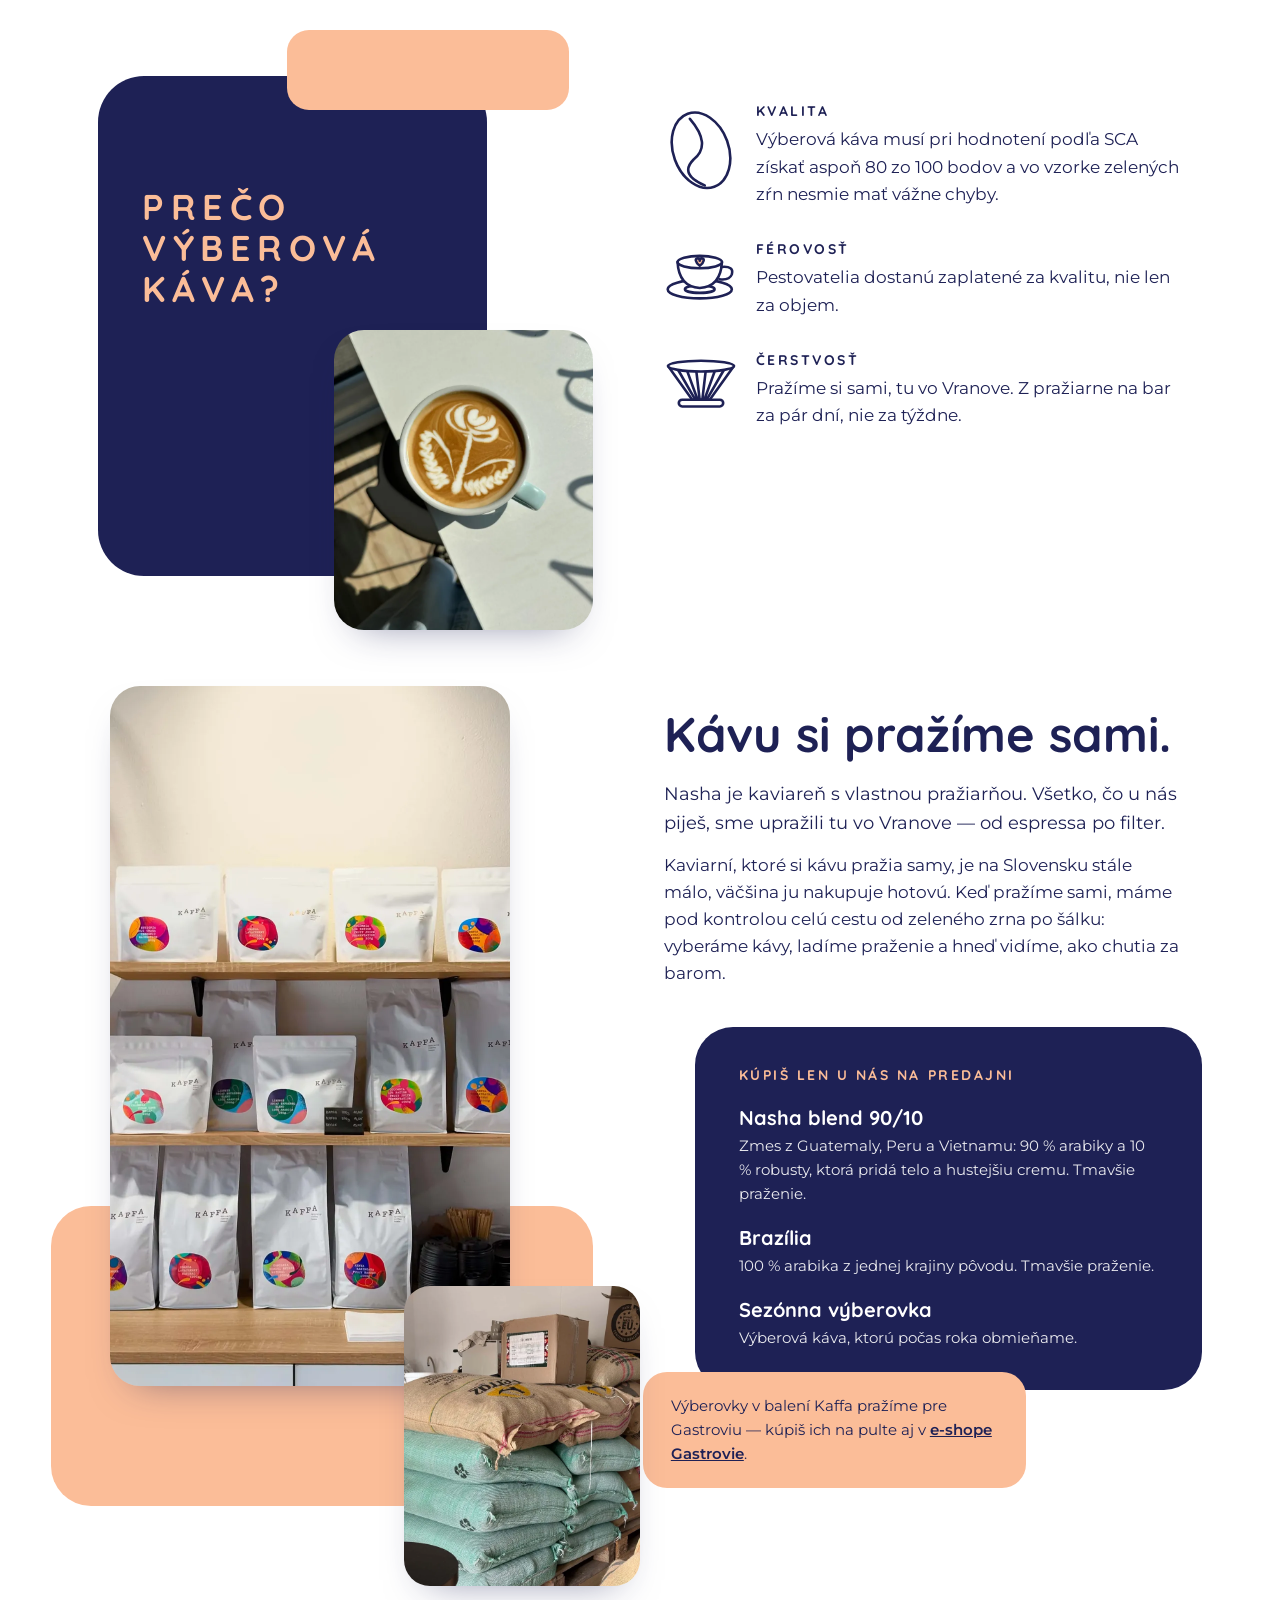
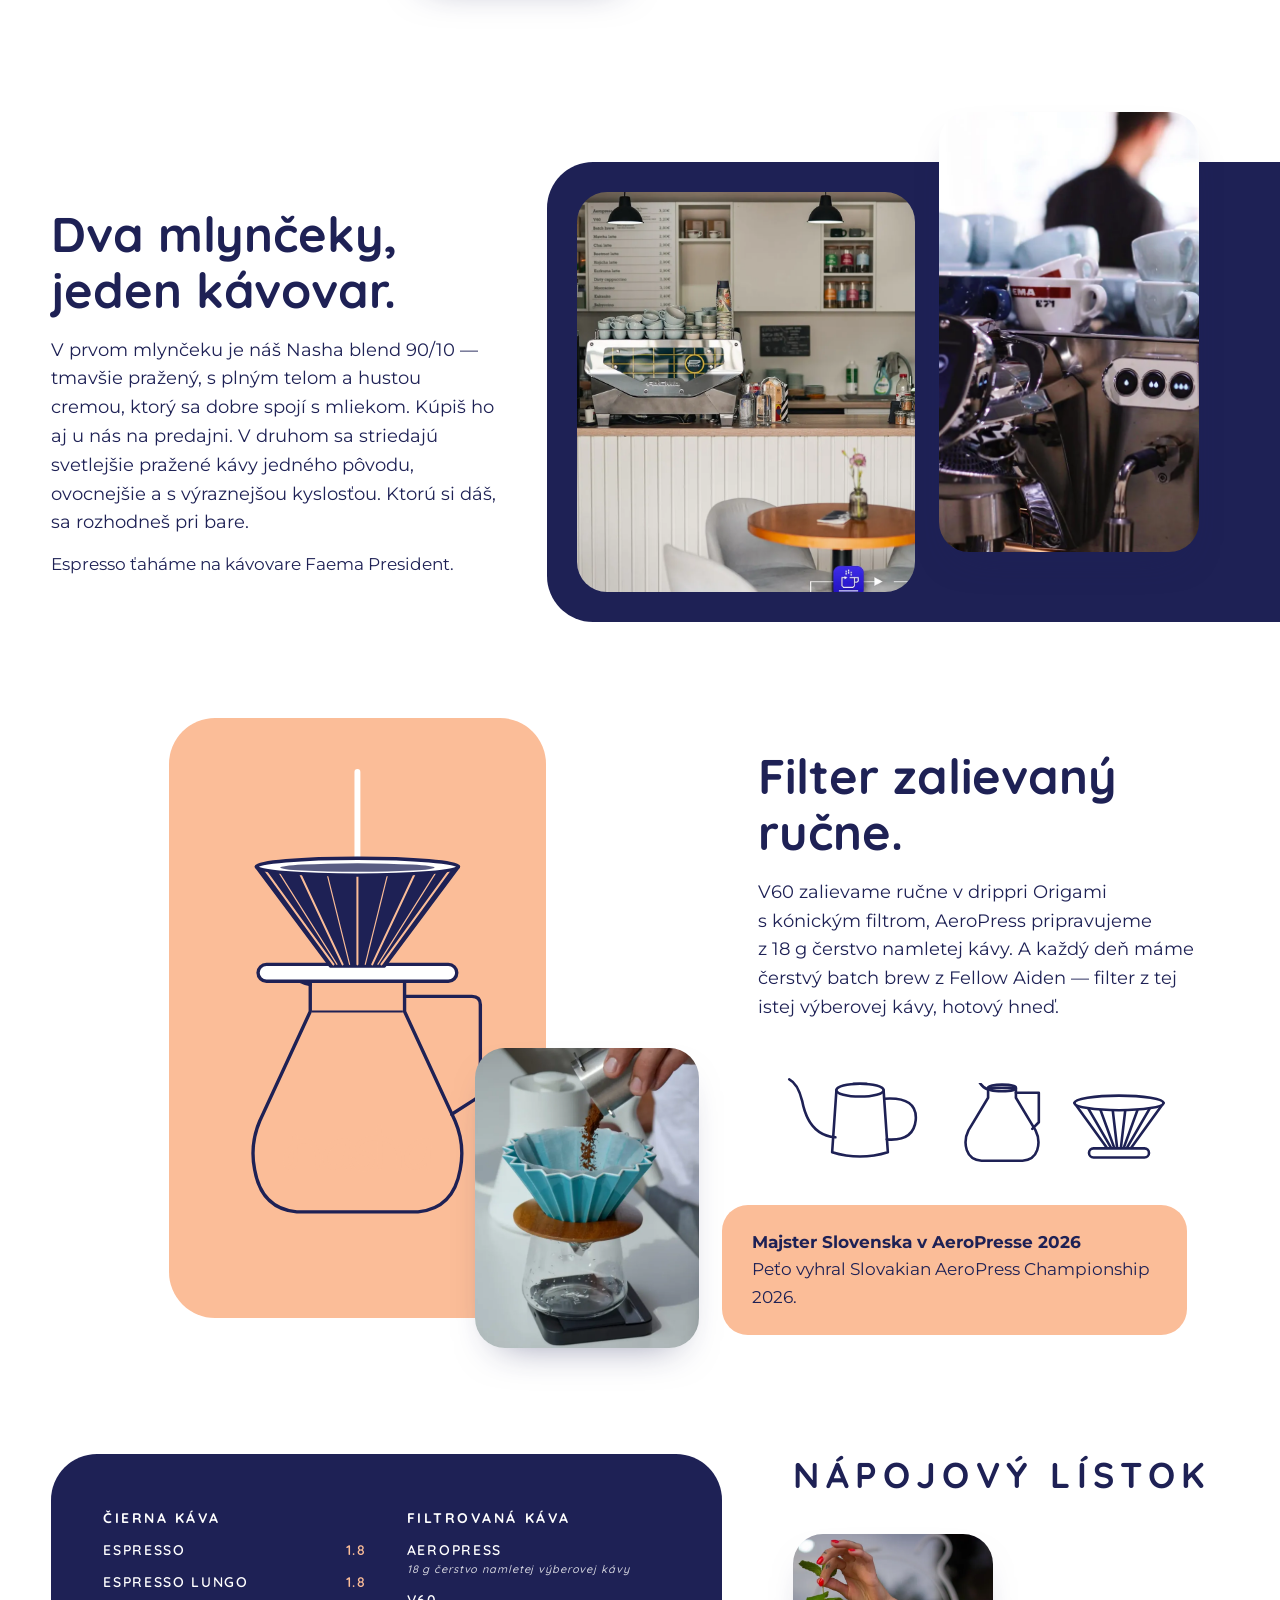
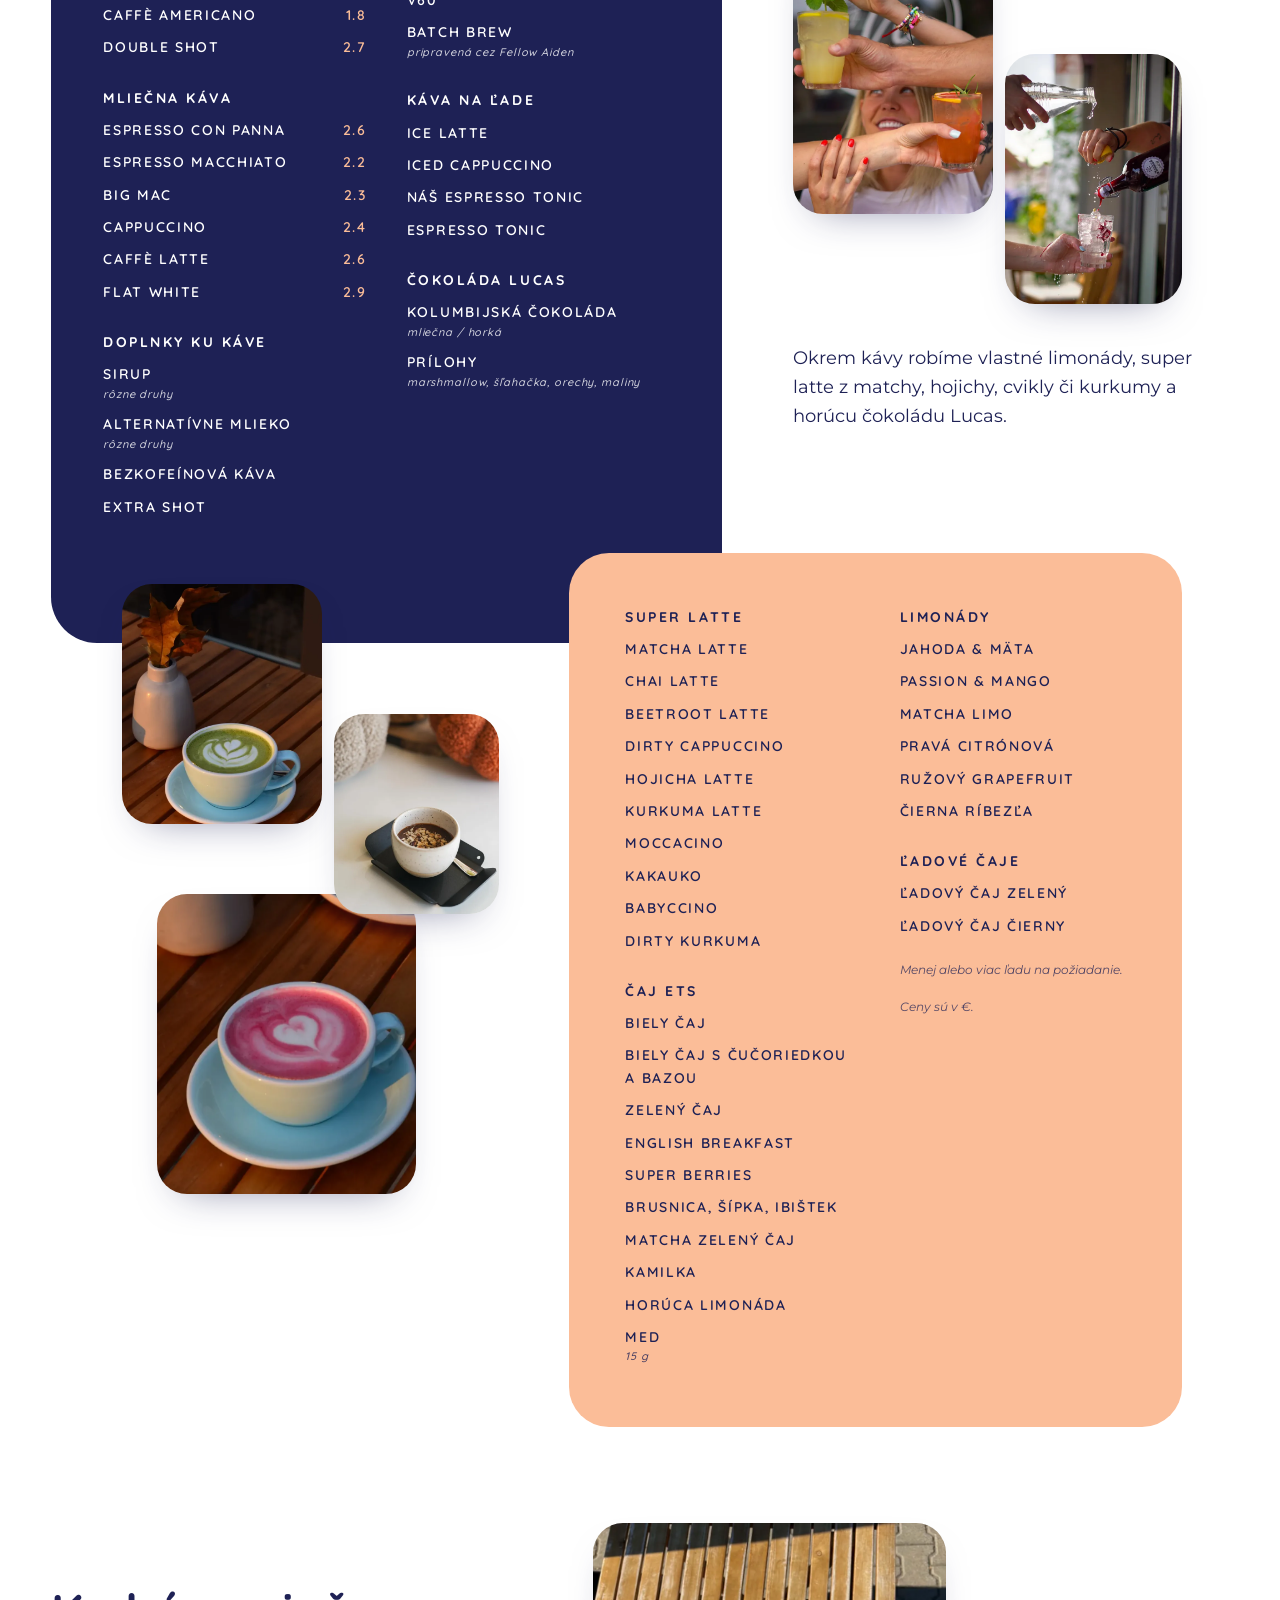
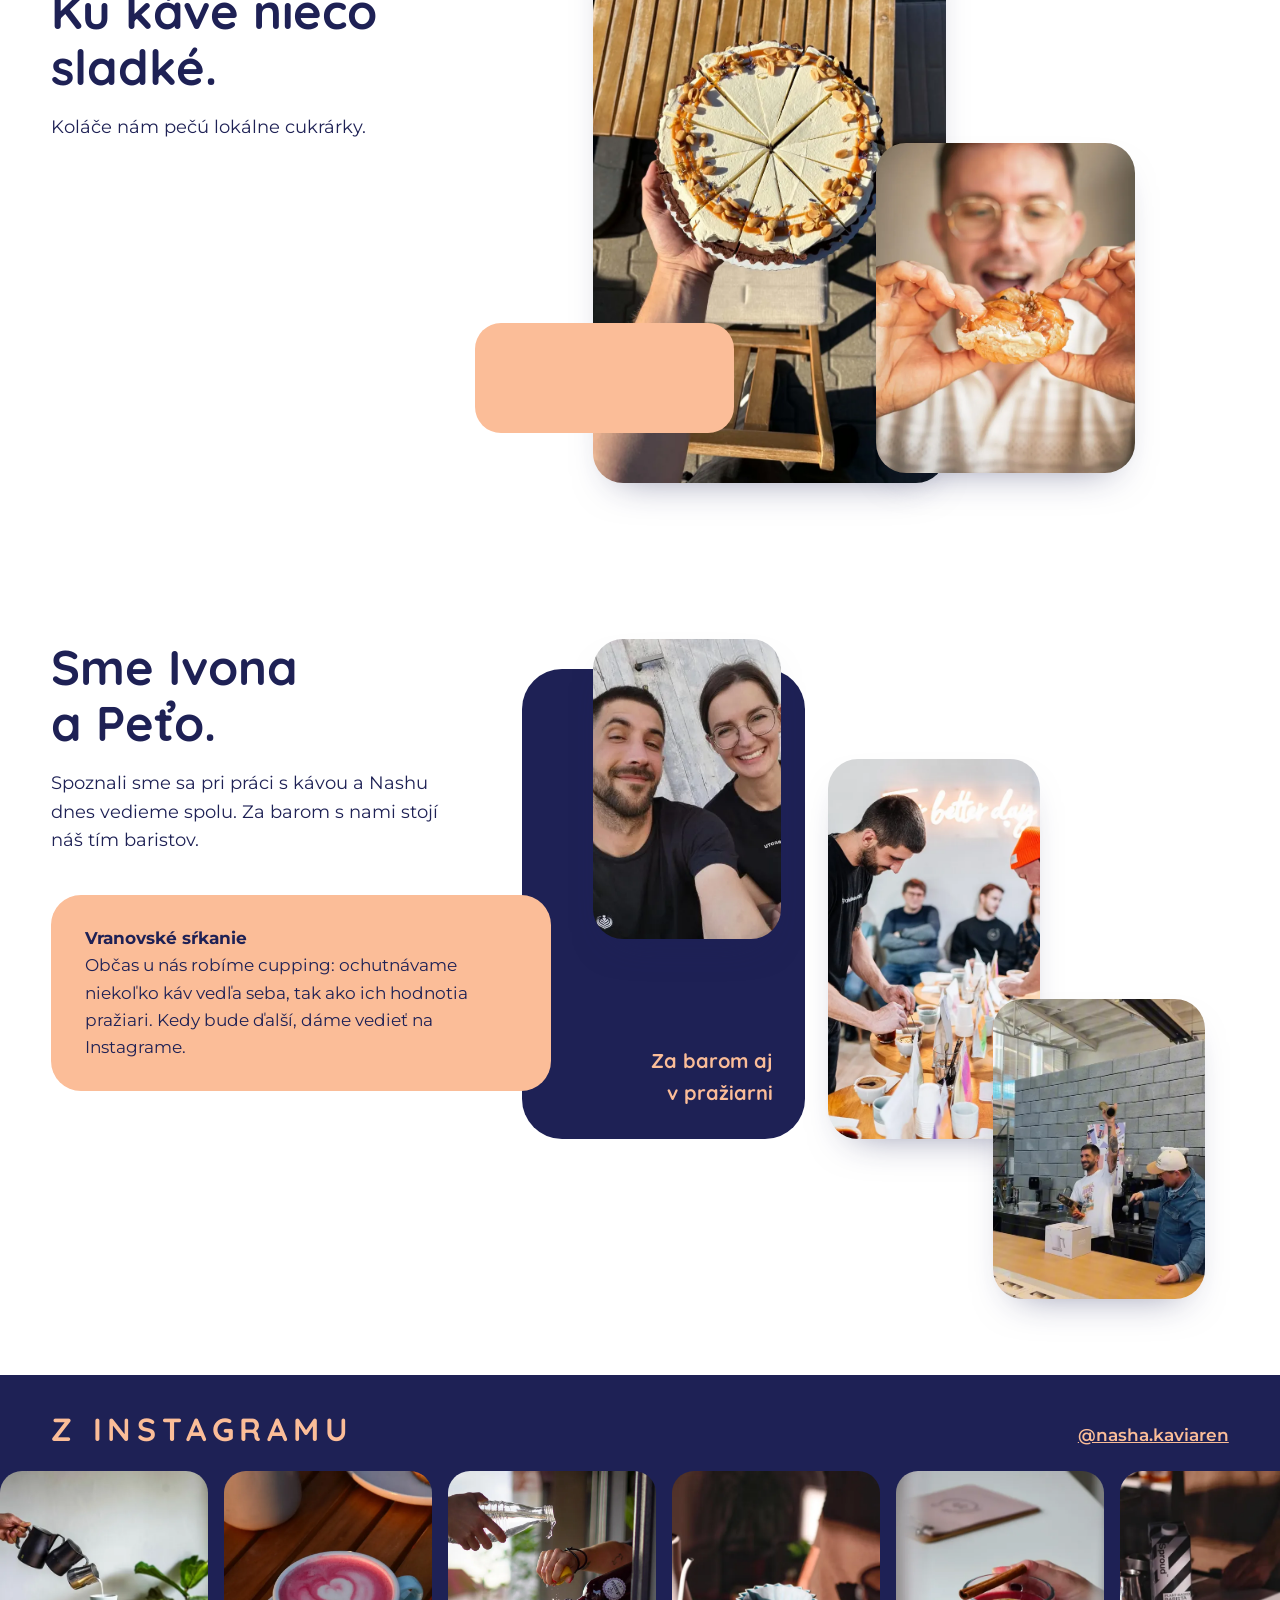
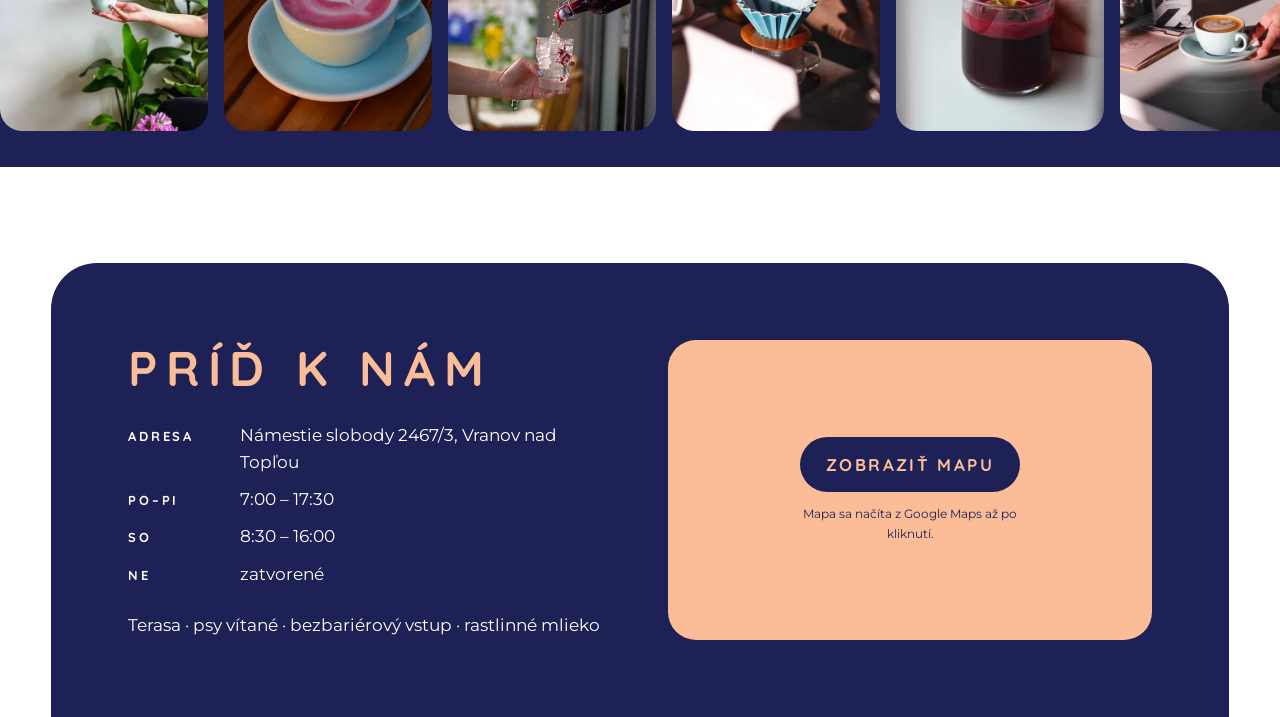
==== commit 2300d6c9: "Fix review findings: absolute og:image, page h1, pause hero animation off screen" ====
--- a/site/index.html
+++ b/site/index.html
@@ -8,7 +8,8 @@
 <meta property="og:type" content="website">
 <meta property="og:title" content="Nasha kaviareň · Vranov nad Topľou">
 <meta property="og:description" content="Kaviareň s vlastnou pražiarňou na Námestí slobody vo Vranove nad Topľou.">
-<meta property="og:image" content="img/og.jpg">
+<meta property="og:url" content="https://nasha-prezentacny-web.onrender.com/">
+<meta property="og:image" content="https://nasha-prezentacny-web.onrender.com/img/og.jpg">
 <link rel="icon" href="img/favicon.svg" type="image/svg+xml">
 <link rel="preconnect" href="https://fonts.googleapis.com">
 <link rel="preconnect" href="https://fonts.gstatic.com" crossorigin>
@@ -40,7 +41,7 @@
     <span data-art="cake"     data-depth="0.55" data-rot="-6" style="left:2%;top:520px;width:100px"></span>
     <span class="m-hide" data-art="bean"     data-depth="0.25" data-rot="-10" style="left:60%;top:470px;width:18px"></span>
 
-    <img class="logo" src="img/nasha-logo-blue.svg" alt="nasha" width="159" height="50">
+    <h1><img class="logo" src="img/nasha-logo-blue.svg" alt="Nasha kaviareň" width="159" height="50"></h1>
     <p class="tag caps">Kaviareň a pražiareň</p>
     <div class="abs peb pe"><p>Kaviareň s&nbsp;vlastnou pražiarňou. Námestie slobody, v&nbsp;centre Vranova.</p></div>
     <div class="abs bar nv">
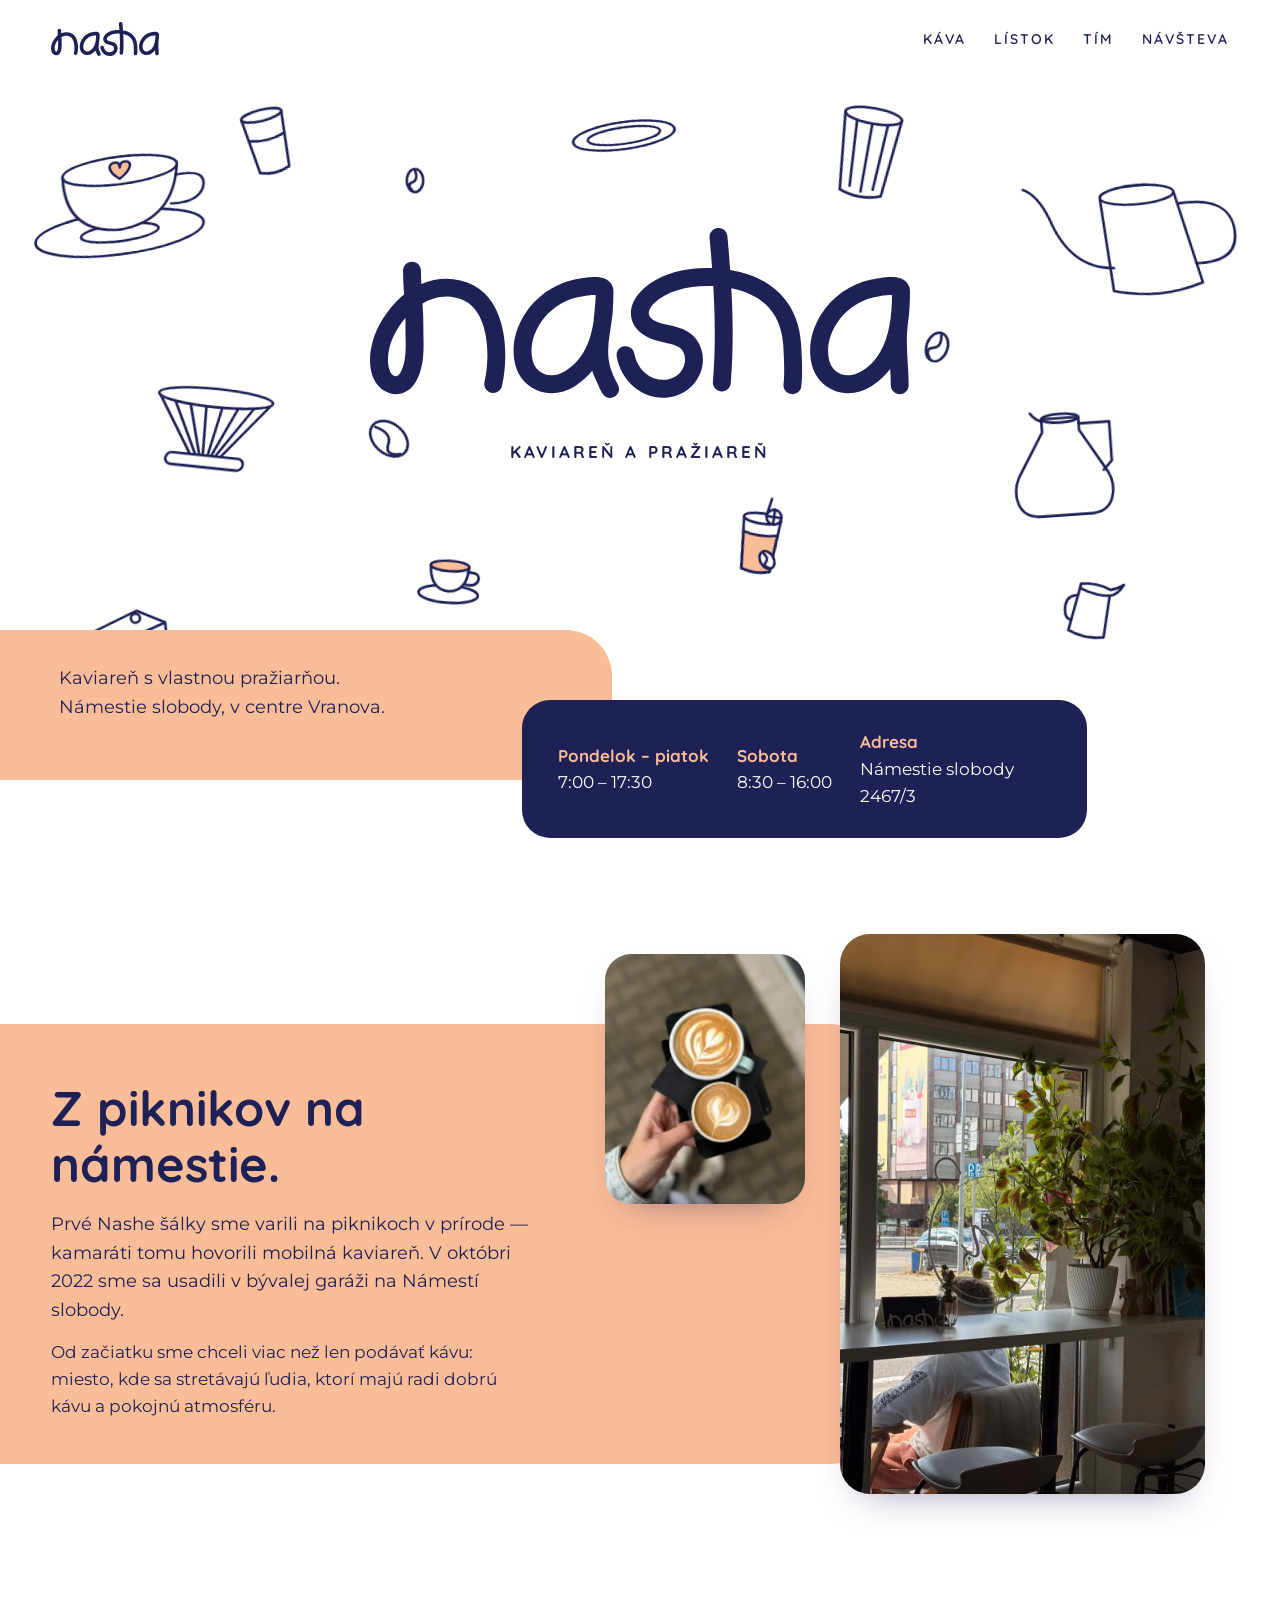
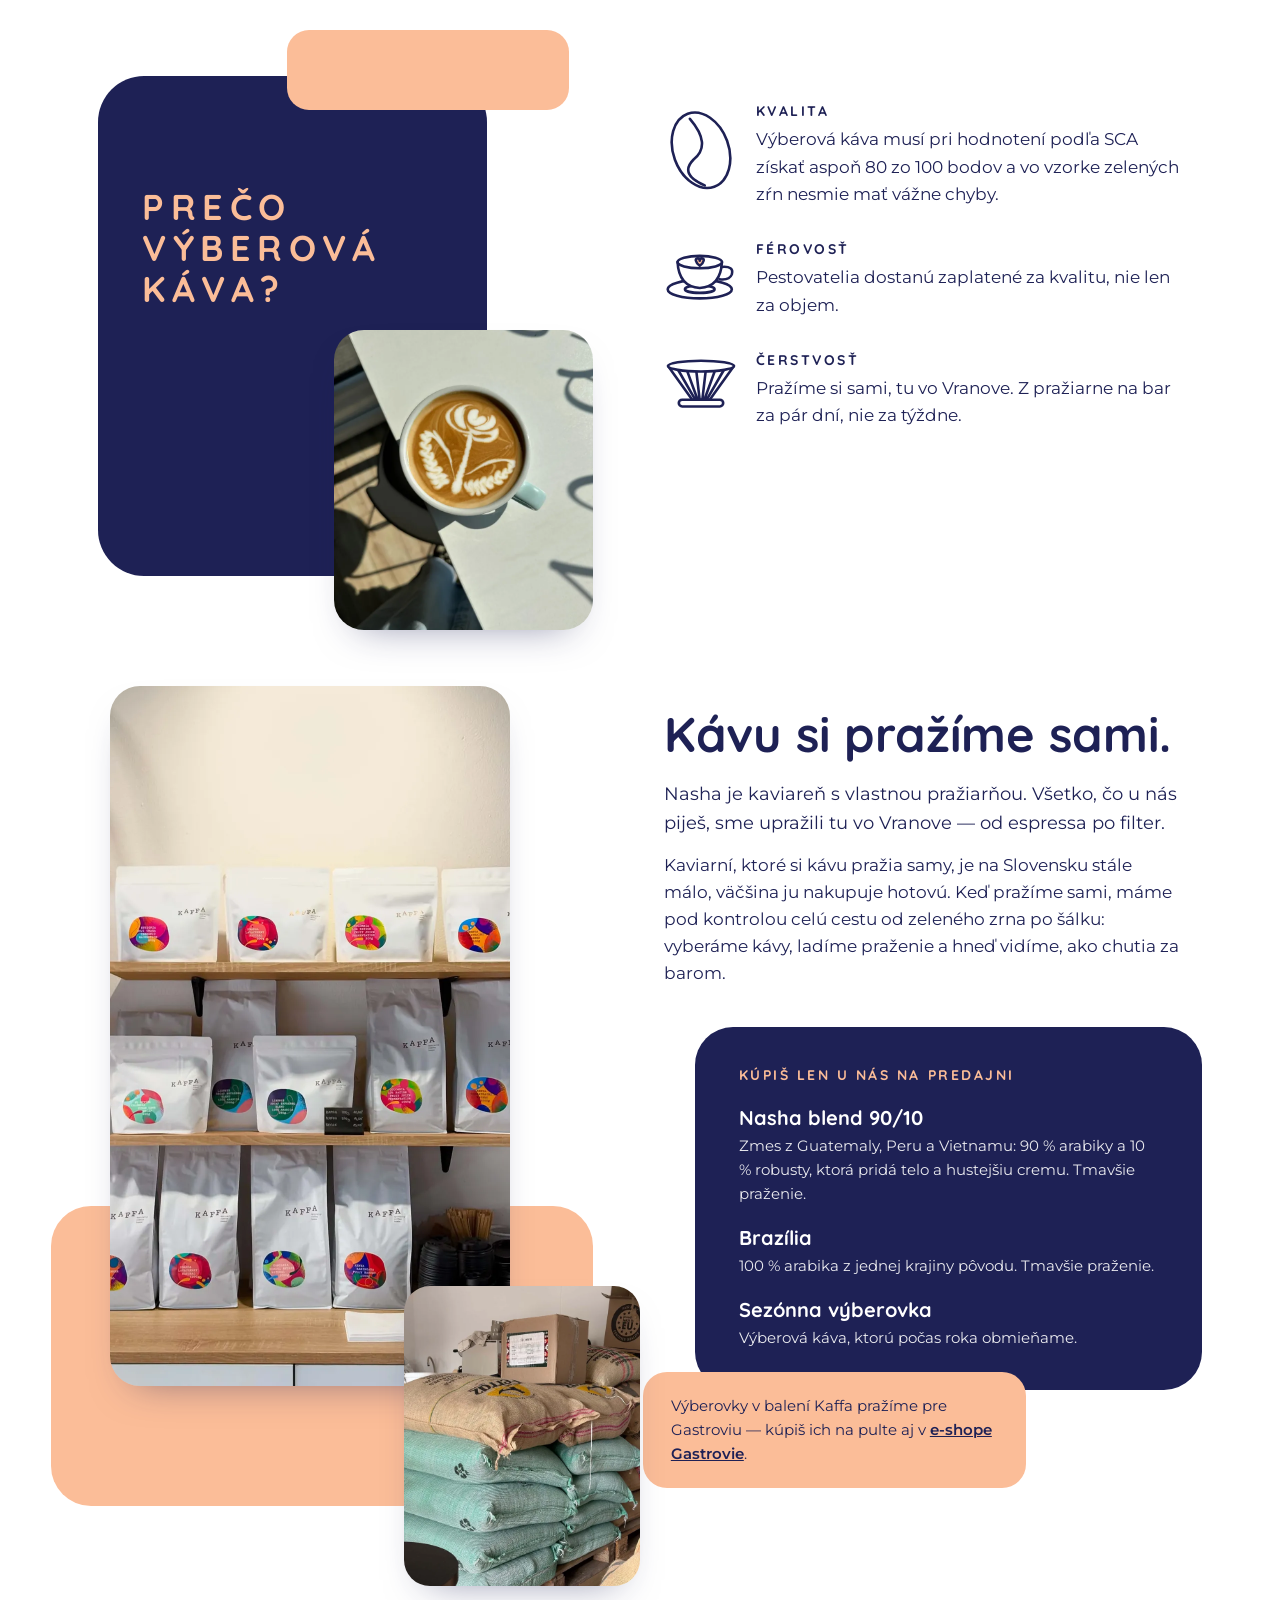
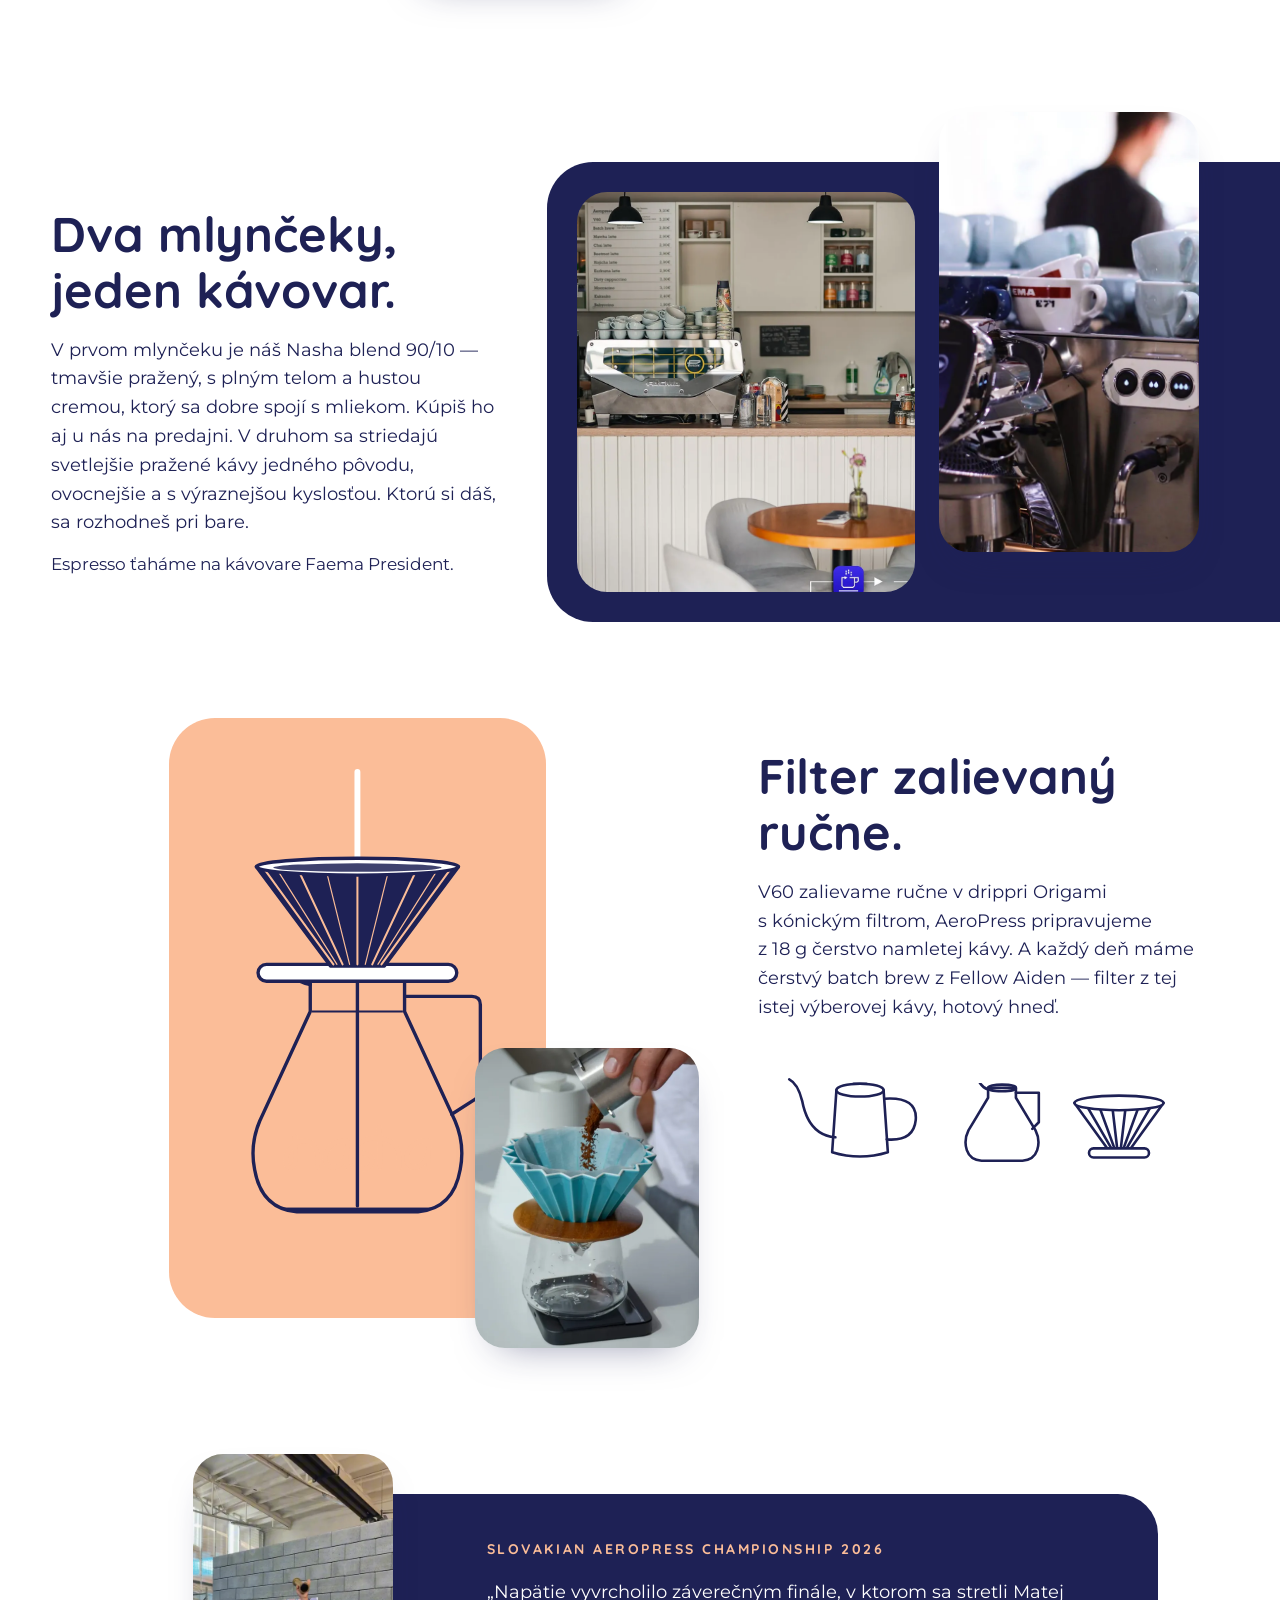
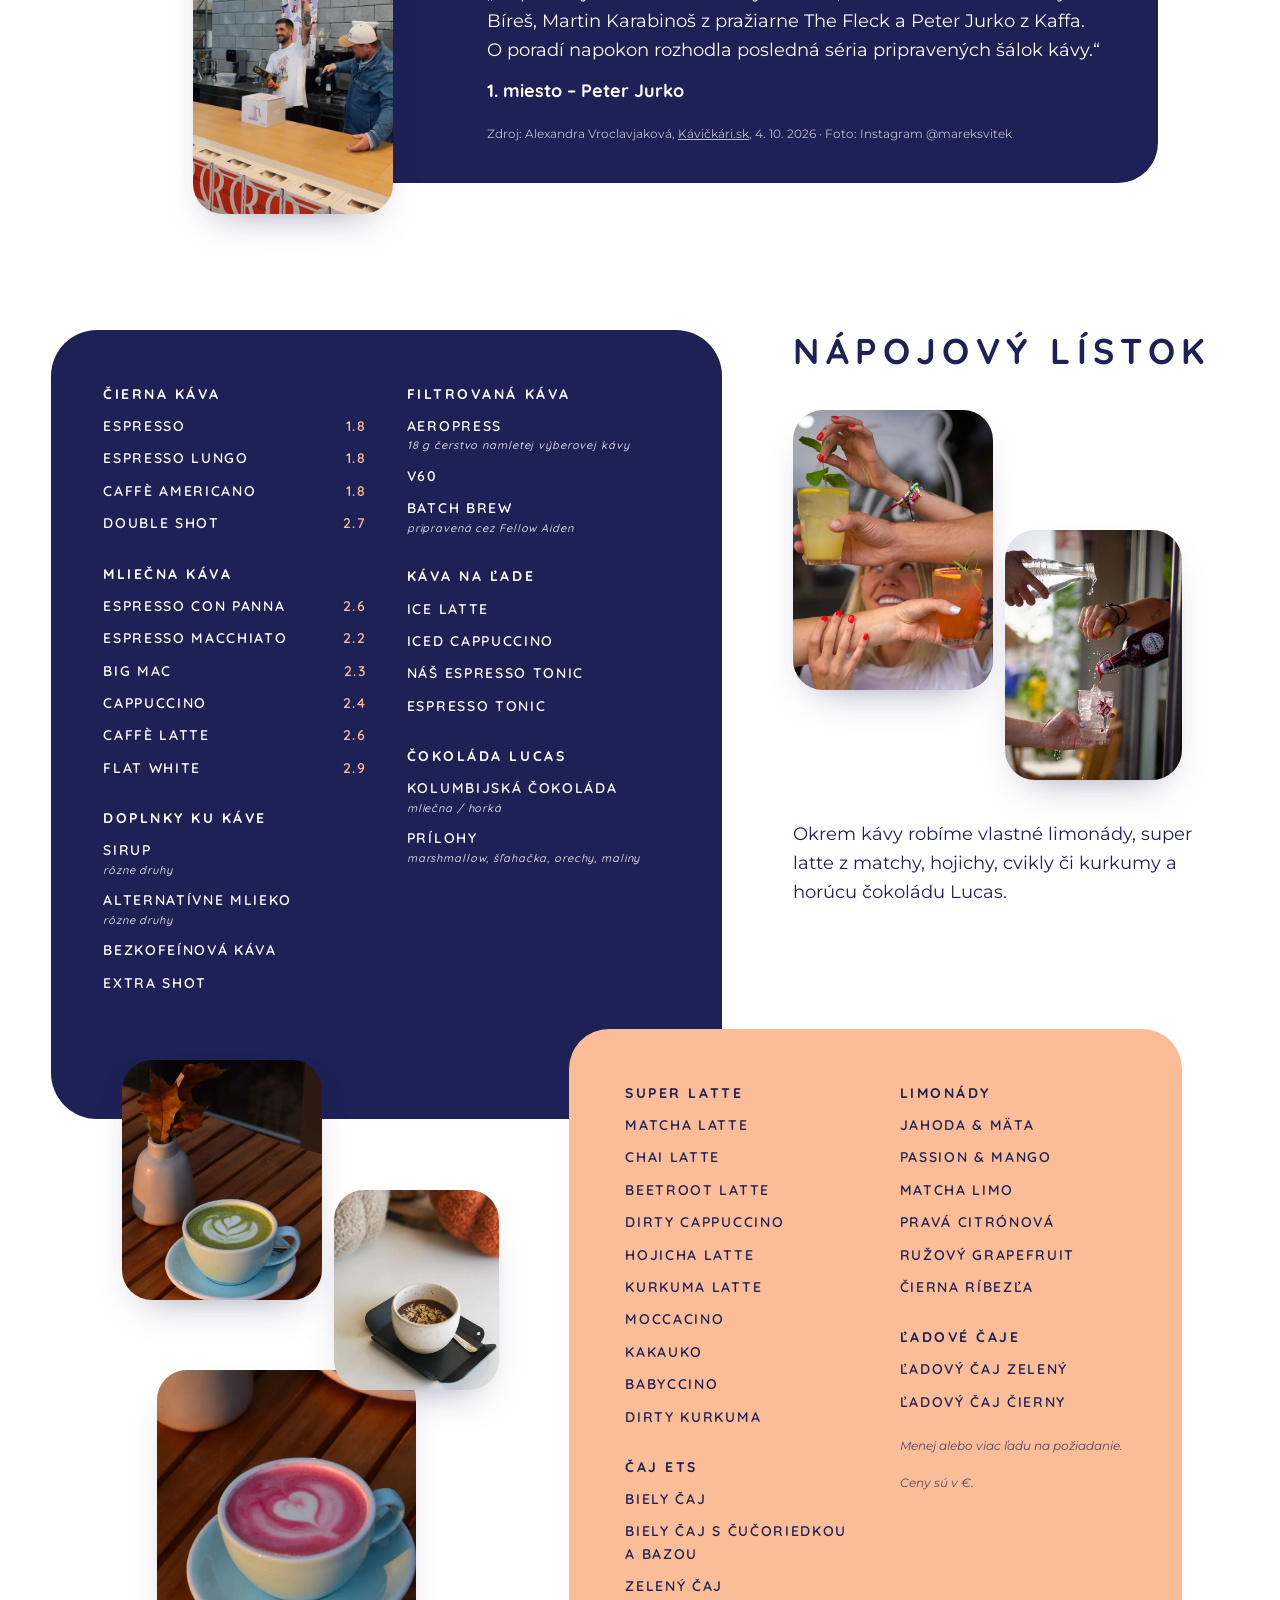
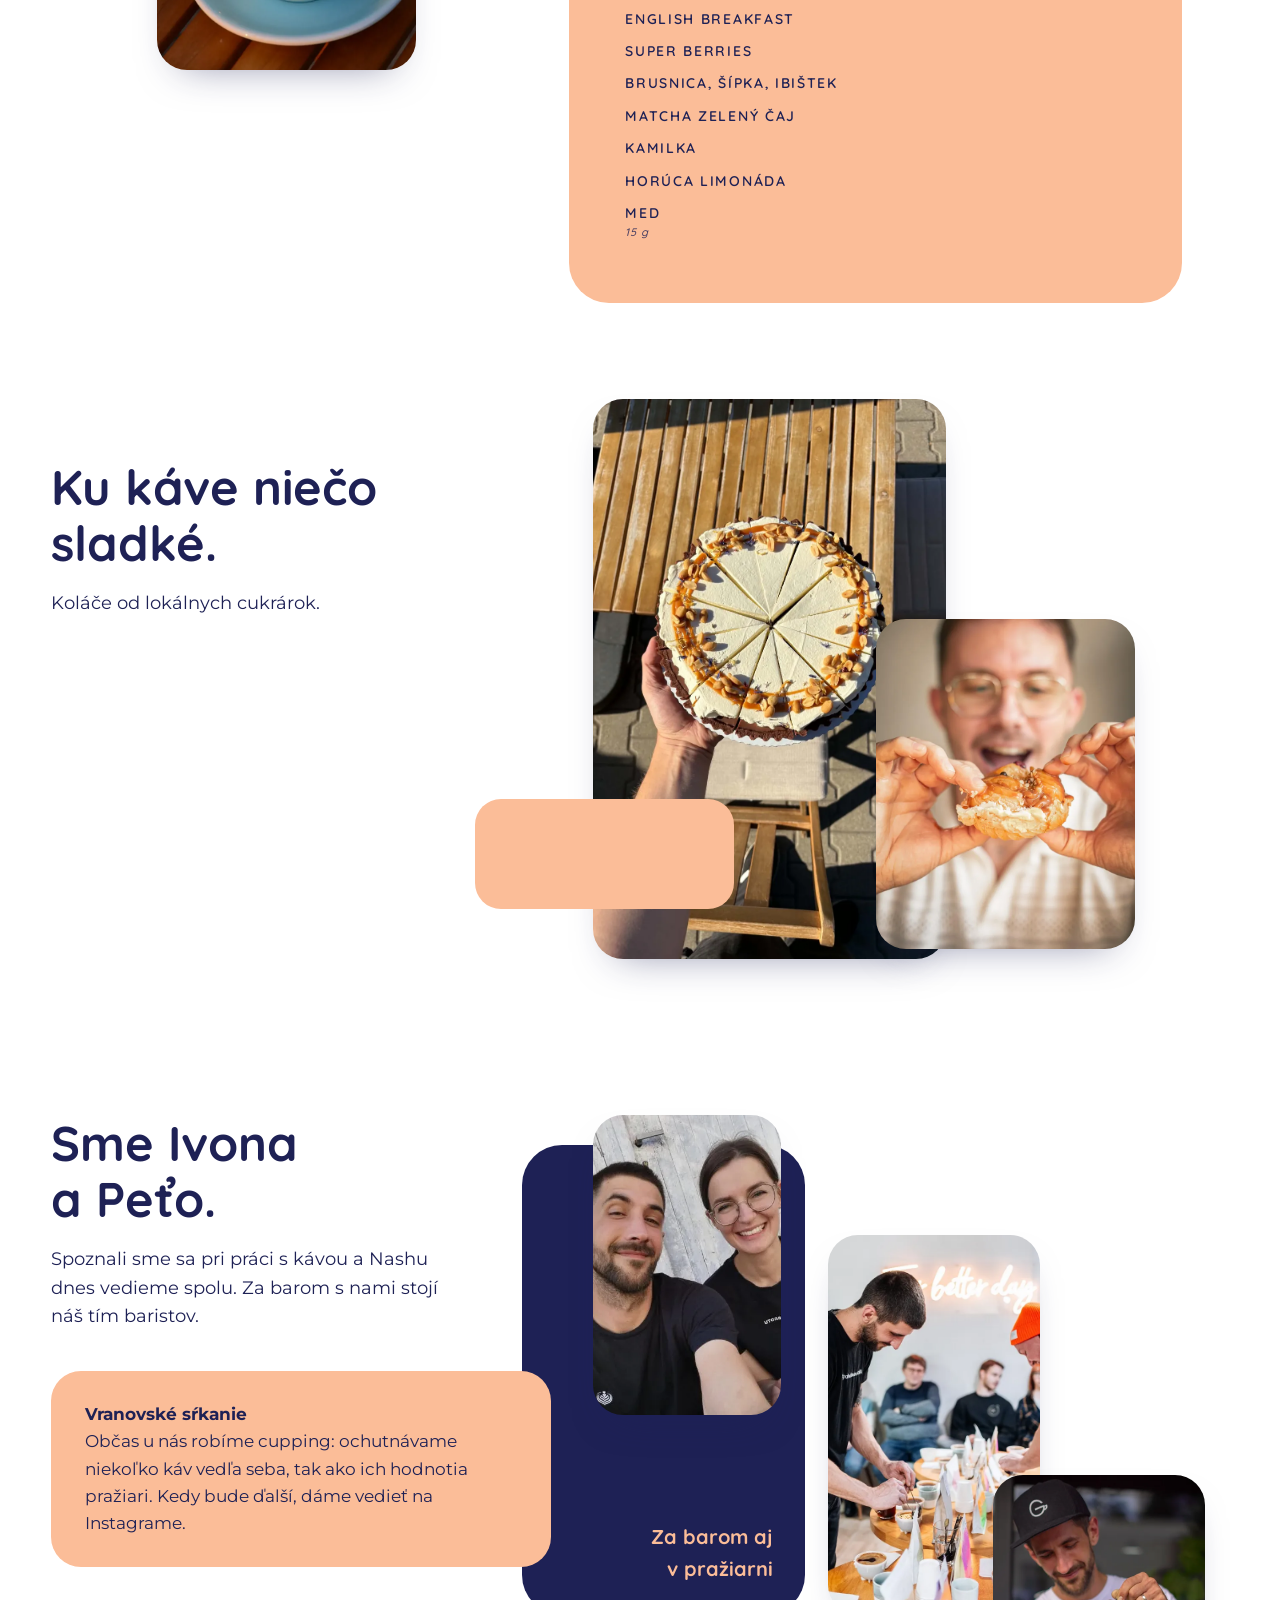
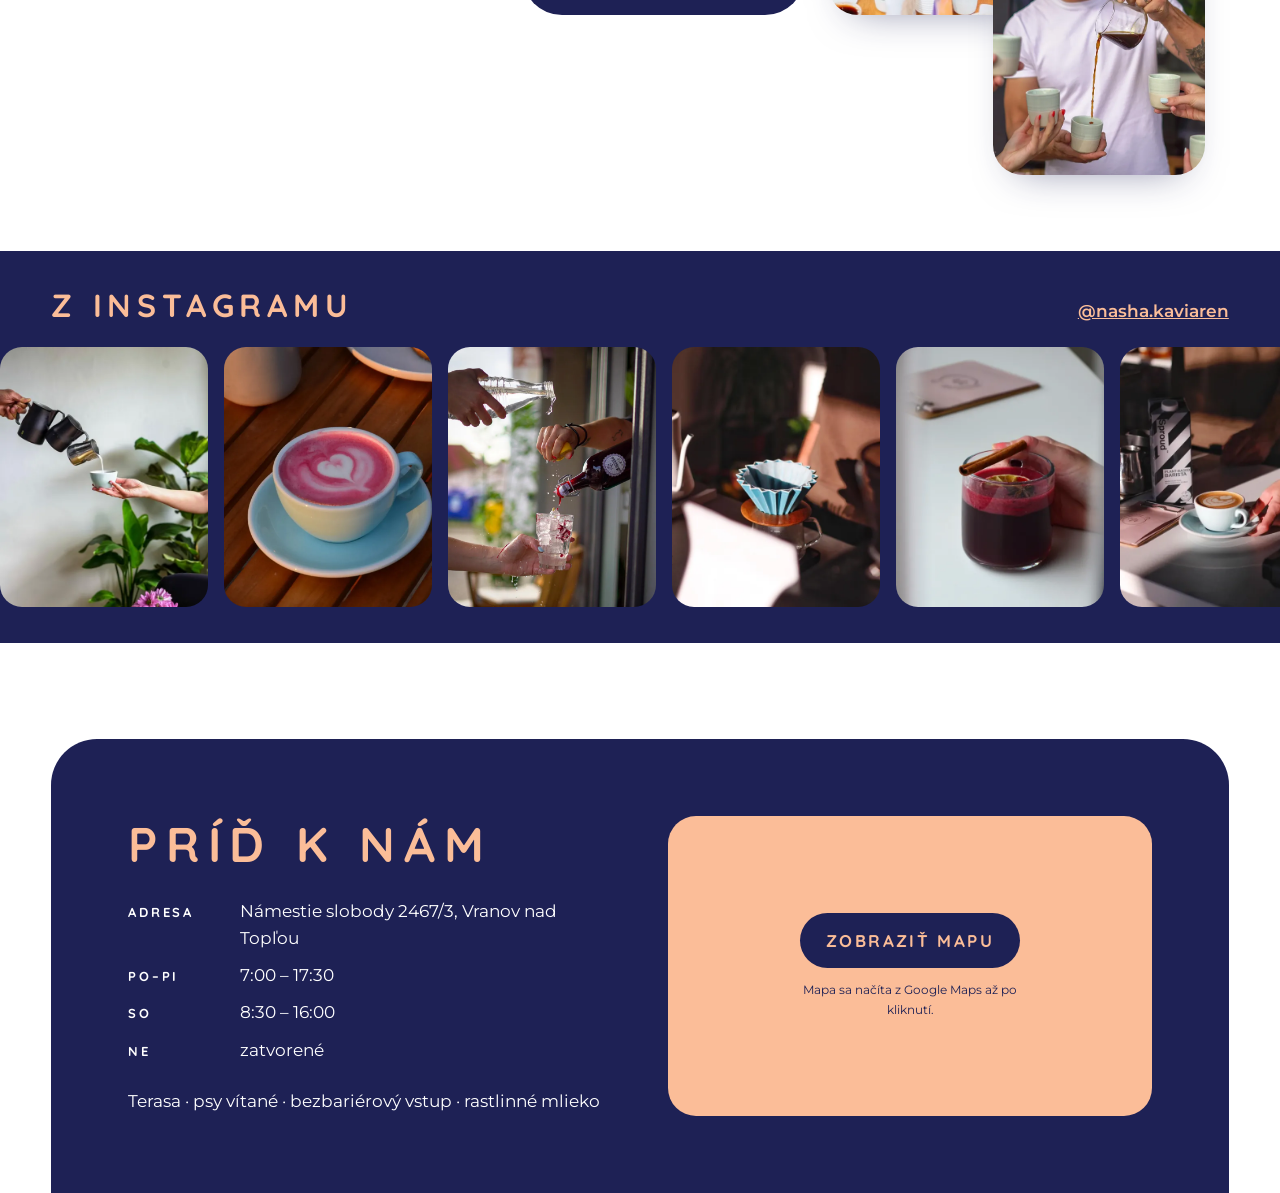
==== commit 603b3f4c: "Replace AeroPress card with quoted report section; sync cake text" ====
--- a/site/index.html
+++ b/site/index.html
@@ -116,11 +116,20 @@
       <h2>Filter zalievaný ručne.</h2>
       <p class="lead" style="margin-top:18px">V60 zalievame ručne v&nbsp;drippri Origami s&nbsp;kónickým filtrom, AeroPress pripravujeme z&nbsp;18&nbsp;g čerstvo namletej kávy. A každý deň máme čerstvý batch brew z&nbsp;Fellow Aiden — filter z&nbsp;tej istej výberovej kávy, hotový hneď.</p>
     <div class="cups2" aria-hidden="true"><span data-art="kettle" style="width:150px"></span><span data-art="server" style="width:90px"></span><span data-art="dripper" style="width:100px"></span></div>
-    <div class="champ pe">
-      <b>Majster Slovenska v AeroPresse 2026</b>
-      <p>Peťo vyhral Slovakian AeroPress Championship 2026.</p>
-    </div>
-    </div>
+    </div>
+  </section>
+
+  <!-- 6b AeroPress championship: one object between sections, text quoted from the organisers' report -->
+  <section class="stage award">
+    <div class="abs ph pic"><img src="img/peto-aeropress.webp" alt="Finále Slovakian AeroPress Championship 2026" style="object-position:40% 35%" width="506" height="900" loading="lazy" decoding="async"></div>
+    <figure class="flow card nv">
+      <figcaption class="t">Slovakian AeroPress Championship 2026</figcaption>
+      <blockquote>
+        <p>„Napätie vyvrcholilo záverečným finále, v&nbsp;ktorom sa stretli Matej Bíreš, Martin Karabinoš z&nbsp;pražiarne The Fleck a&nbsp;Peter Jurko z&nbsp;Kaffa. O&nbsp;poradí napokon rozhodla posledná séria pripravených šálok kávy.“</p>
+        <p class="place">1. miesto – Peter Jurko</p>
+      </blockquote>
+      <p class="src">Zdroj: Alexandra Vroclavjaková, <a href="https://kavickari.sk/nulty-rocnik-aeropress-championship/">Kávičkári.sk</a>, 4. 10. 2026 · Foto: Instagram @mareksvitek</p>
+    </figure>
   </section>
 
   <!-- 7 menu -->
@@ -191,7 +200,7 @@
   <section class="stage cakes">
     <div class="flow txt">
       <h2>Ku káve niečo sladké.</h2>
-      <p class="lead" style="margin-top:18px">Koláče nám pečú lokálne cukrárky.</p>
+      <p class="lead" style="margin-top:18px">Koláče od lokálnych cukrárok.</p>
     </div>
     <div class="abs ph big"><img src="img/kolac-karamel.webp" alt="Koláč s karamelom a arašidmi" width="1050" height="1400" loading="lazy" decoding="async"></div>
     <div class="abs ph small"><img src="img/pecivo.webp" alt="Pečivo z pekárne" width="720" height="900" loading="lazy" decoding="async"></div>
@@ -211,7 +220,7 @@
     <div class="abs n1 nv"><span class="who">Za barom aj v&nbsp;pražiarni</span></div>
     <div class="abs ph p1"><img src="img/ivona-peto.webp" alt="Ivona a Peťo" style="object-position:40% 30%" width="438" height="505" loading="lazy" decoding="async"></div>
     <div class="abs ph p2"><img src="img/cupping.webp" alt="Cupping Vranovské sŕkanie" width="720" height="900" loading="lazy" decoding="async"></div>
-    <div class="abs ph p3"><img src="img/peto-aeropress.webp" alt="Peťo na Slovakian AeroPress Championship 2026" style="object-position:40% 35%" width="506" height="900" loading="lazy" decoding="async"></div>
+    <div class="abs ph p3"><img src="img/filter-nalievanie.webp" alt="Nalievanie filtrovanej kávy do šálok" width="817" height="900" loading="lazy" decoding="async"></div>
   </section>
 </main>
 
--- a/site/css/site.css
+++ b/site/css/site.css
@@ -163,7 +163,17 @@
   .filter .txt { margin-left: 60%; width: 38%; }
   .filter .cups2 { margin: 36px 0 0 6%; display: flex; gap: 22px; align-items: end; }
   .filter .cups2 [data-art] { color: var(--navy); }
-  .filter .champ { margin: 32px 4% 0 -8%; border-radius: 26px; padding: 24px 30px; }
+
+  /* 6b award: one navy object between sections, photo leaning out of its left edge */
+  .award { min-height: 380px; padding-top: 40px; }
+  .award .pic { left: 12%; top: 0; width: 17%; height: 360px; z-index: 3; }
+  .award .card { margin: 0 6% 0 22%; border-radius: 40px; padding: 44px 48px 40px 15%; }
+  .award .card .t { color: var(--peach); }
+  .award blockquote { margin: 18px 0 0; }
+  .award blockquote p { font-size: 18px; max-width: 58ch; }
+  .award .place { margin-top: 12px; font-family: var(--display); font-weight: 700; }
+  .award .src { margin-top: 18px; font-size: 12px; opacity: .7; }
+  .award .src a { color: inherit; }
 
   /* 7 menu: navy block, peach block dropped and overlapping, photos standing on edges */
   .menu { min-height: 1200px; }
@@ -229,7 +239,7 @@
     .stage .flow { margin-left: 0 !important; margin-right: 0 !important; width: auto !important; }
     .story .strip.flow { margin-left: calc(-1 * var(--gutter)) !important; margin-right: 8% !important; }
     .menu .two.flow { margin: -28px 0 0 6% !important; }
-    .roast .only, .roast .shop, .filter .champ, .team .pe { margin-left: 0 !important; margin-right: 0 !important; width: auto !important; }
+    .roast .only, .roast .shop, .team .pe { margin-left: 0 !important; margin-right: 0 !important; width: auto !important; }
     .stage { height: auto !important; display: flex; flex-direction: column; }
     .stage > .abs { position: relative; left: auto !important; top: auto !important; right: auto !important;
       bottom: auto !important; width: auto !important; }
@@ -263,7 +273,9 @@
     .esp .band .ph.lift { margin-top: -40px; }
     .filter .panel { height: 460px; margin-right: 14%; }
     .filter .origami { height: 240px; margin: -140px 0 0 52%; }
-    .filter .txt { margin-top: 28px; } .filter .champ { margin-top: 24px; }
+    .filter .txt { margin-top: 28px; }
+    .award .pic { height: 300px; margin: 0 40% 0 0; }
+    .award .card { margin: -60px 0 0 8% !important; padding: 80px 26px 28px; }
     .menu .title { margin-bottom: 20px; }
     .menu .cols { grid-template-columns: 1fr; }
     .menu .one { padding: 36px 26px; margin-right: 4%; }
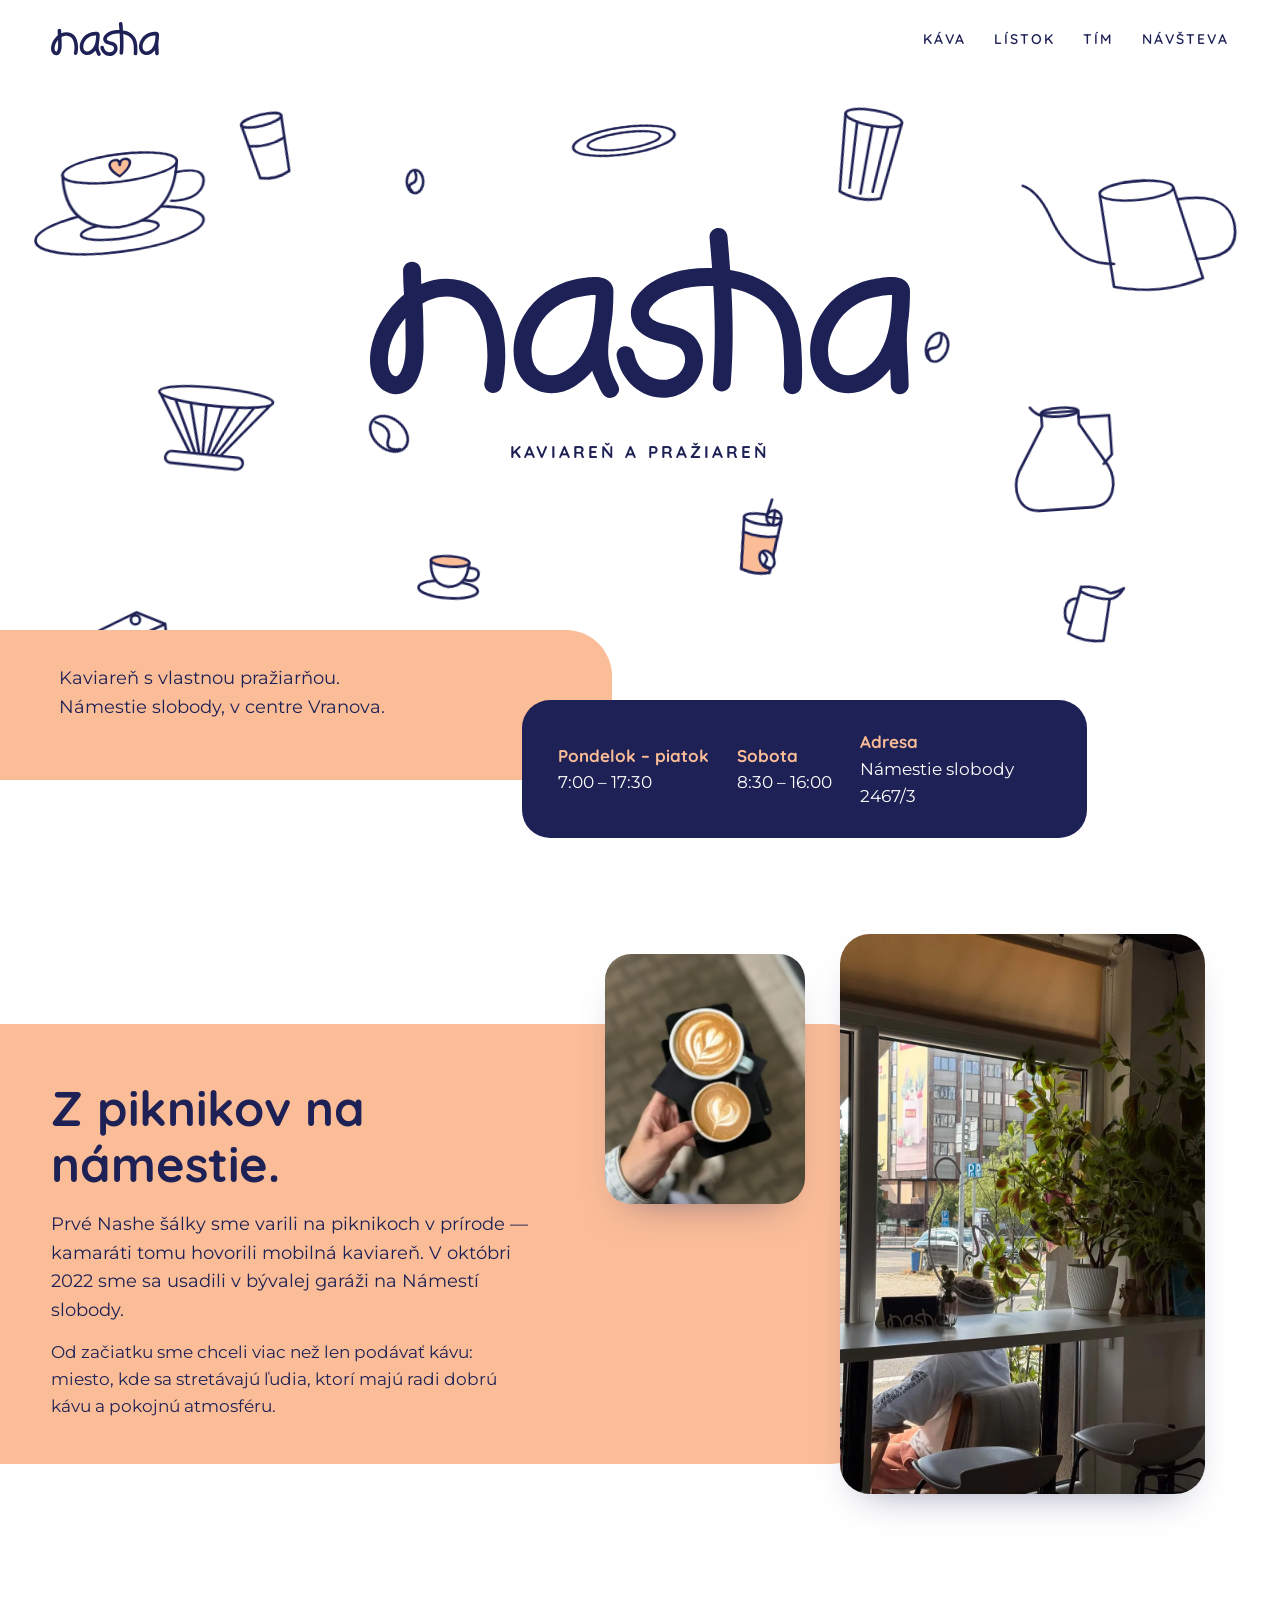
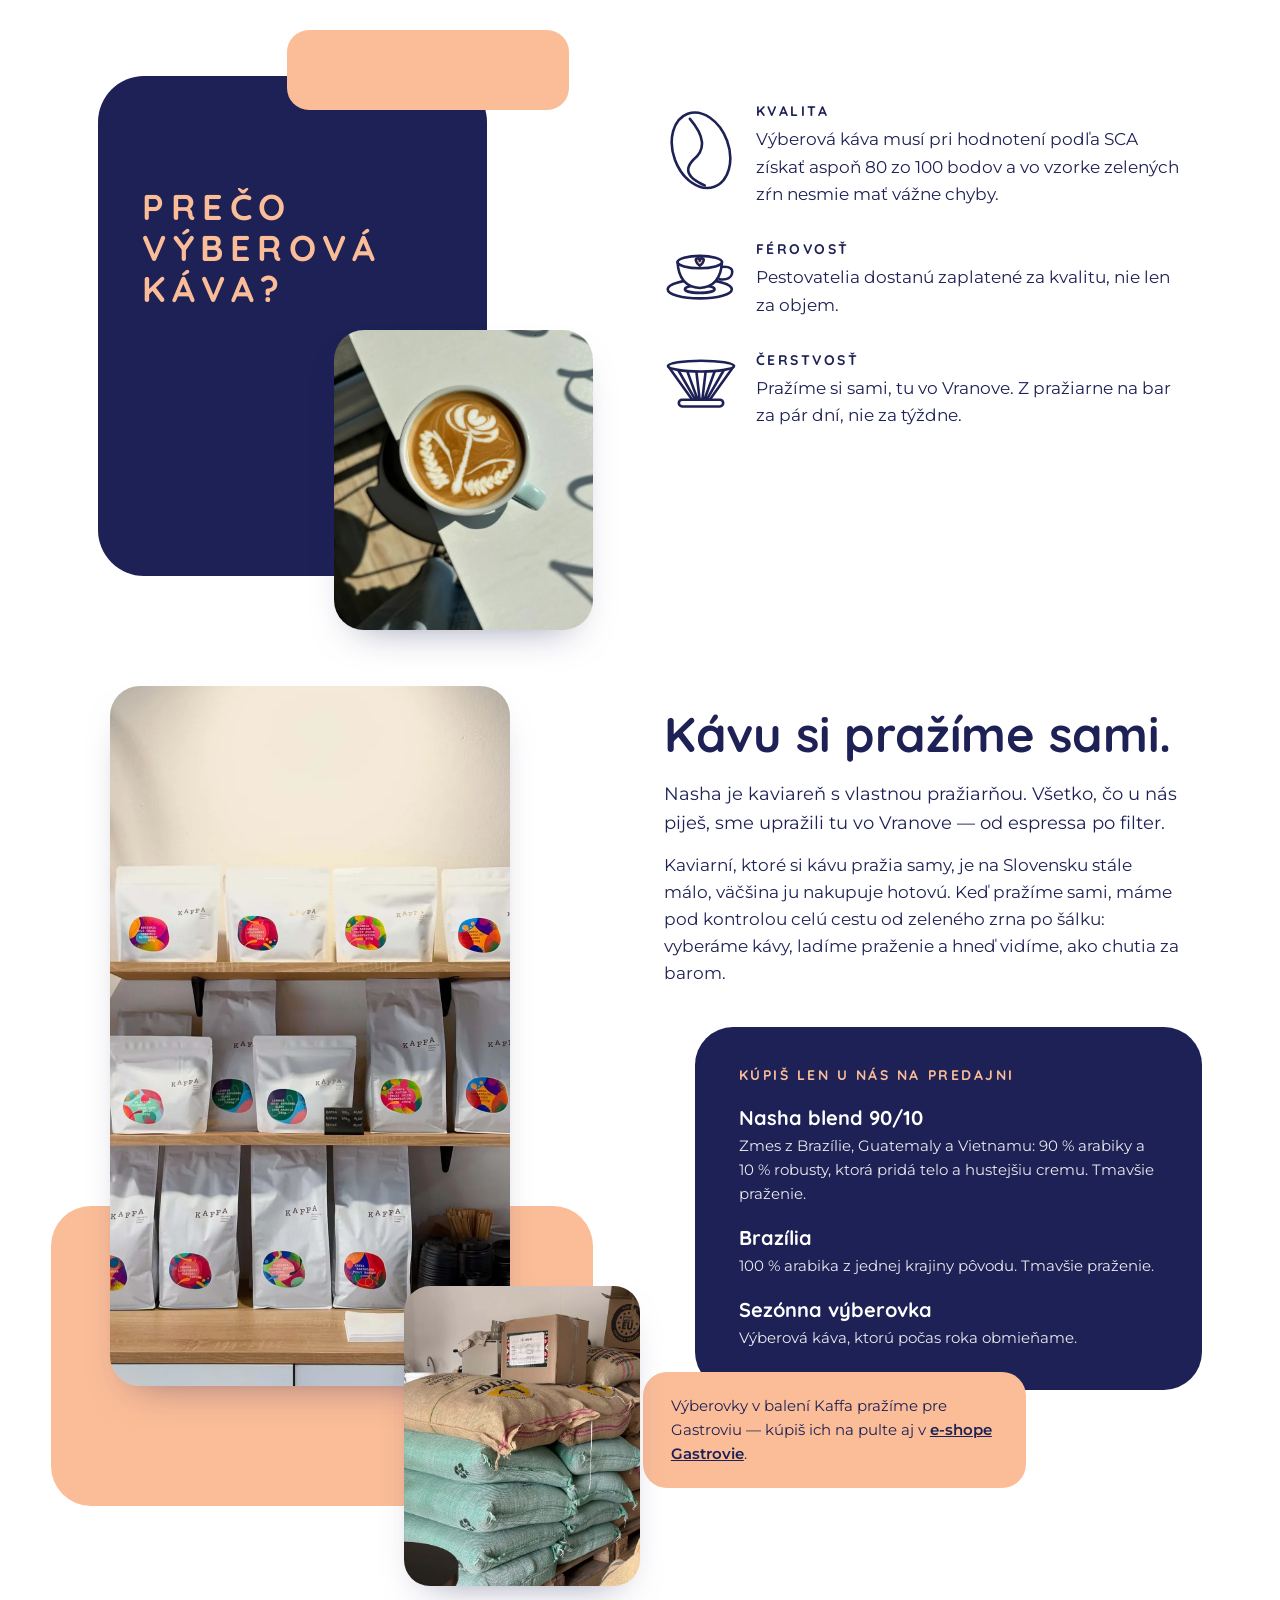
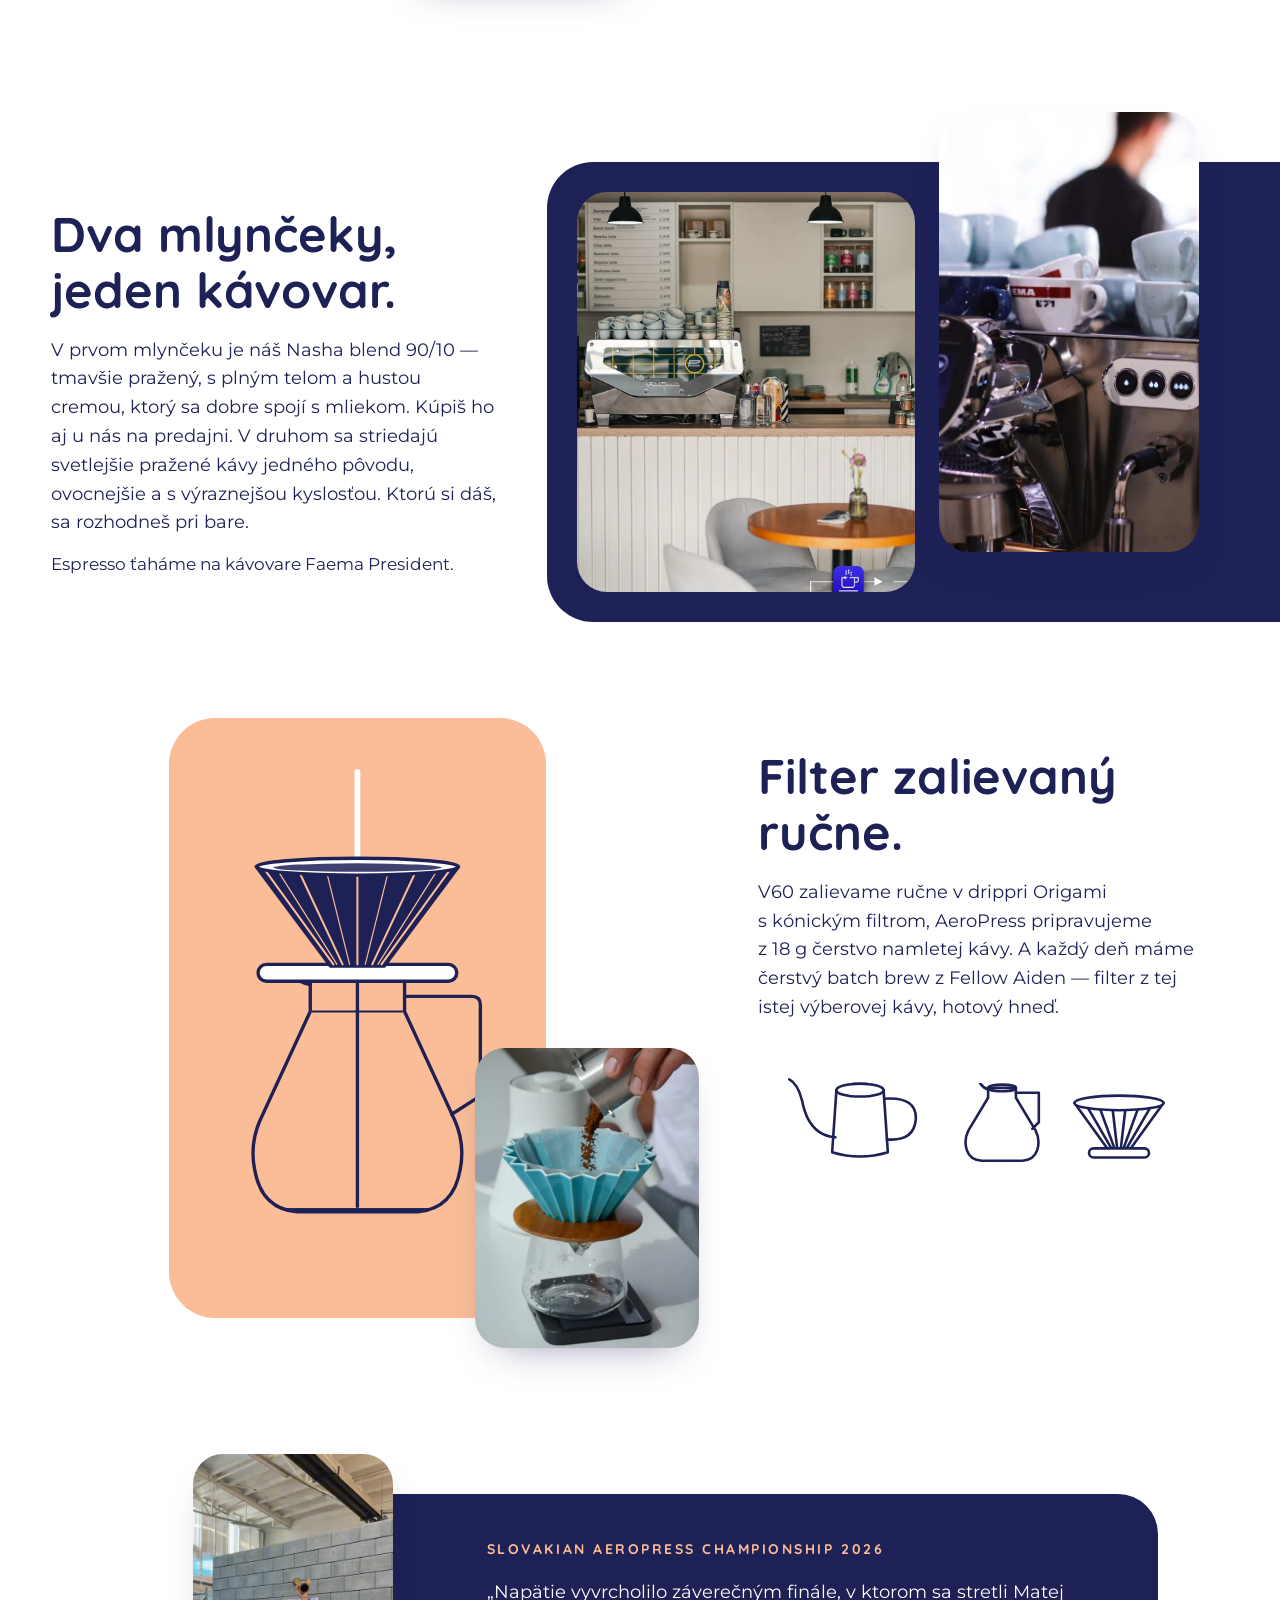
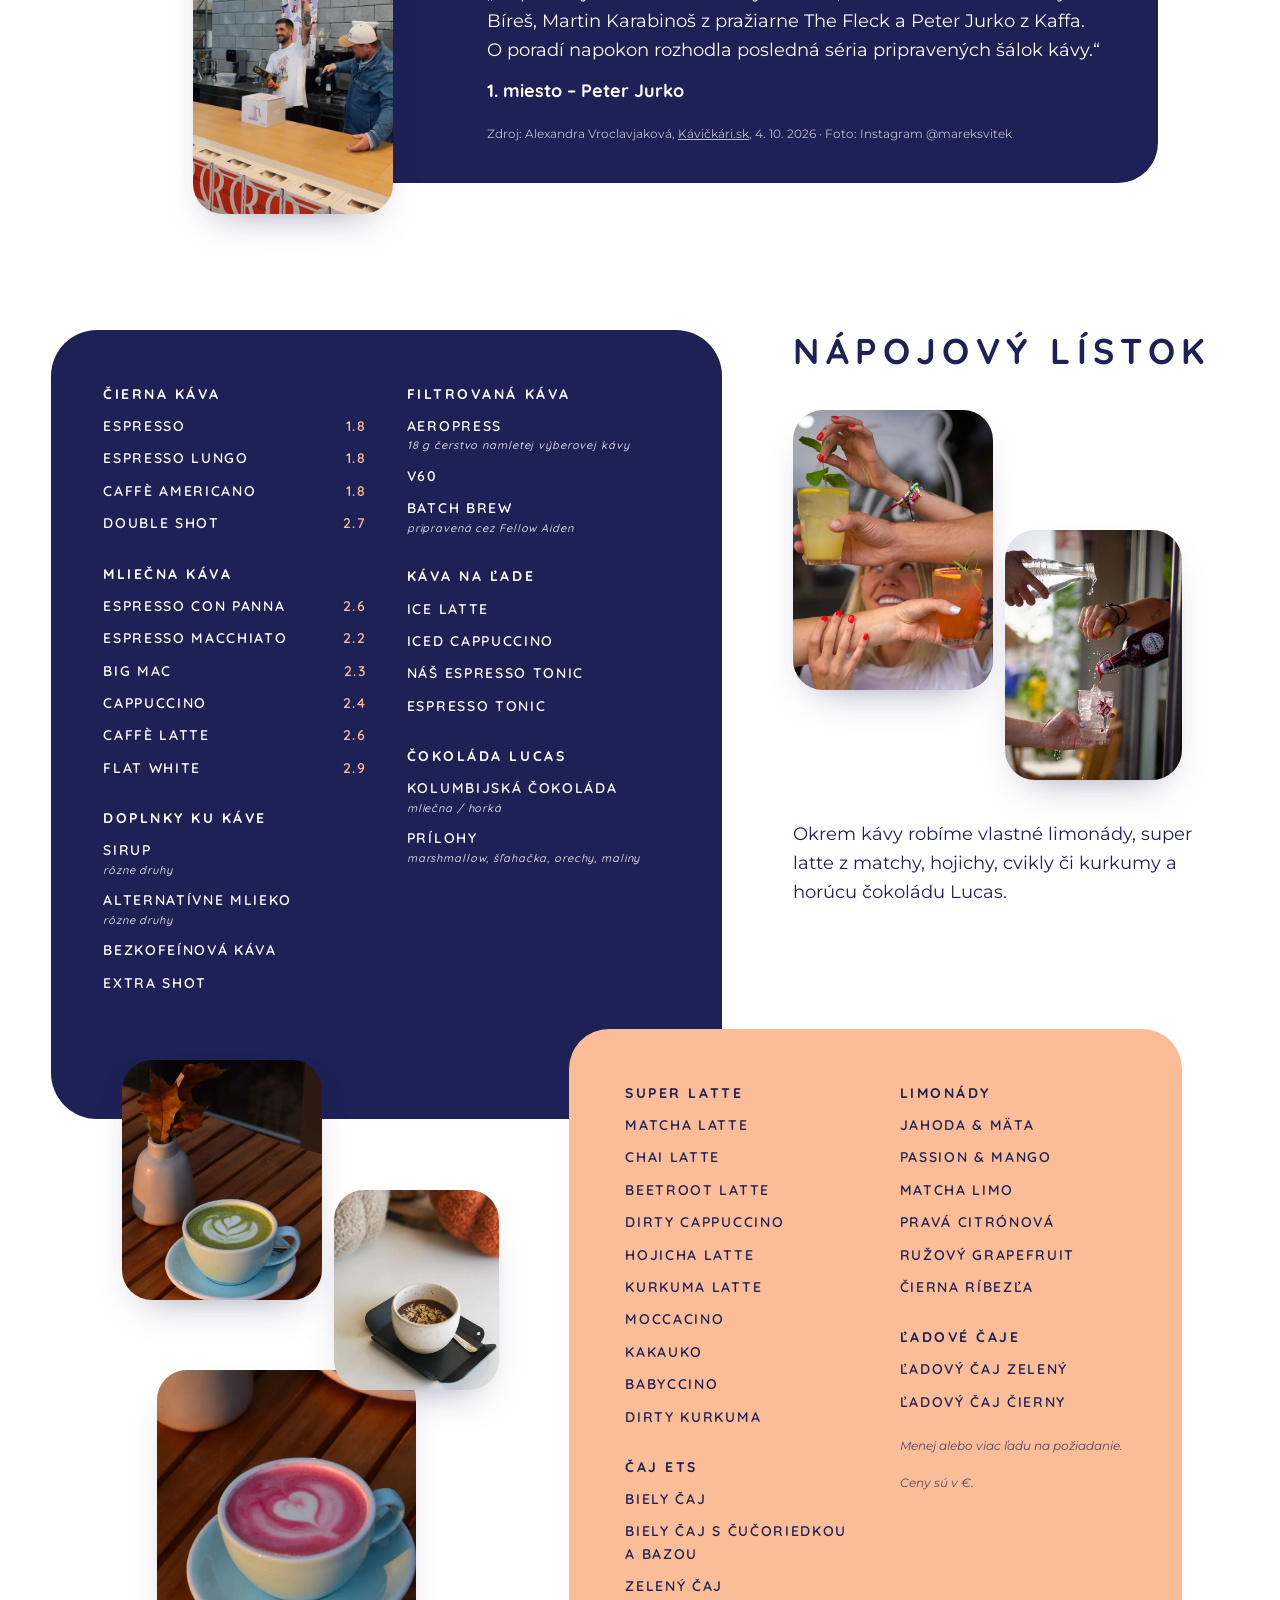
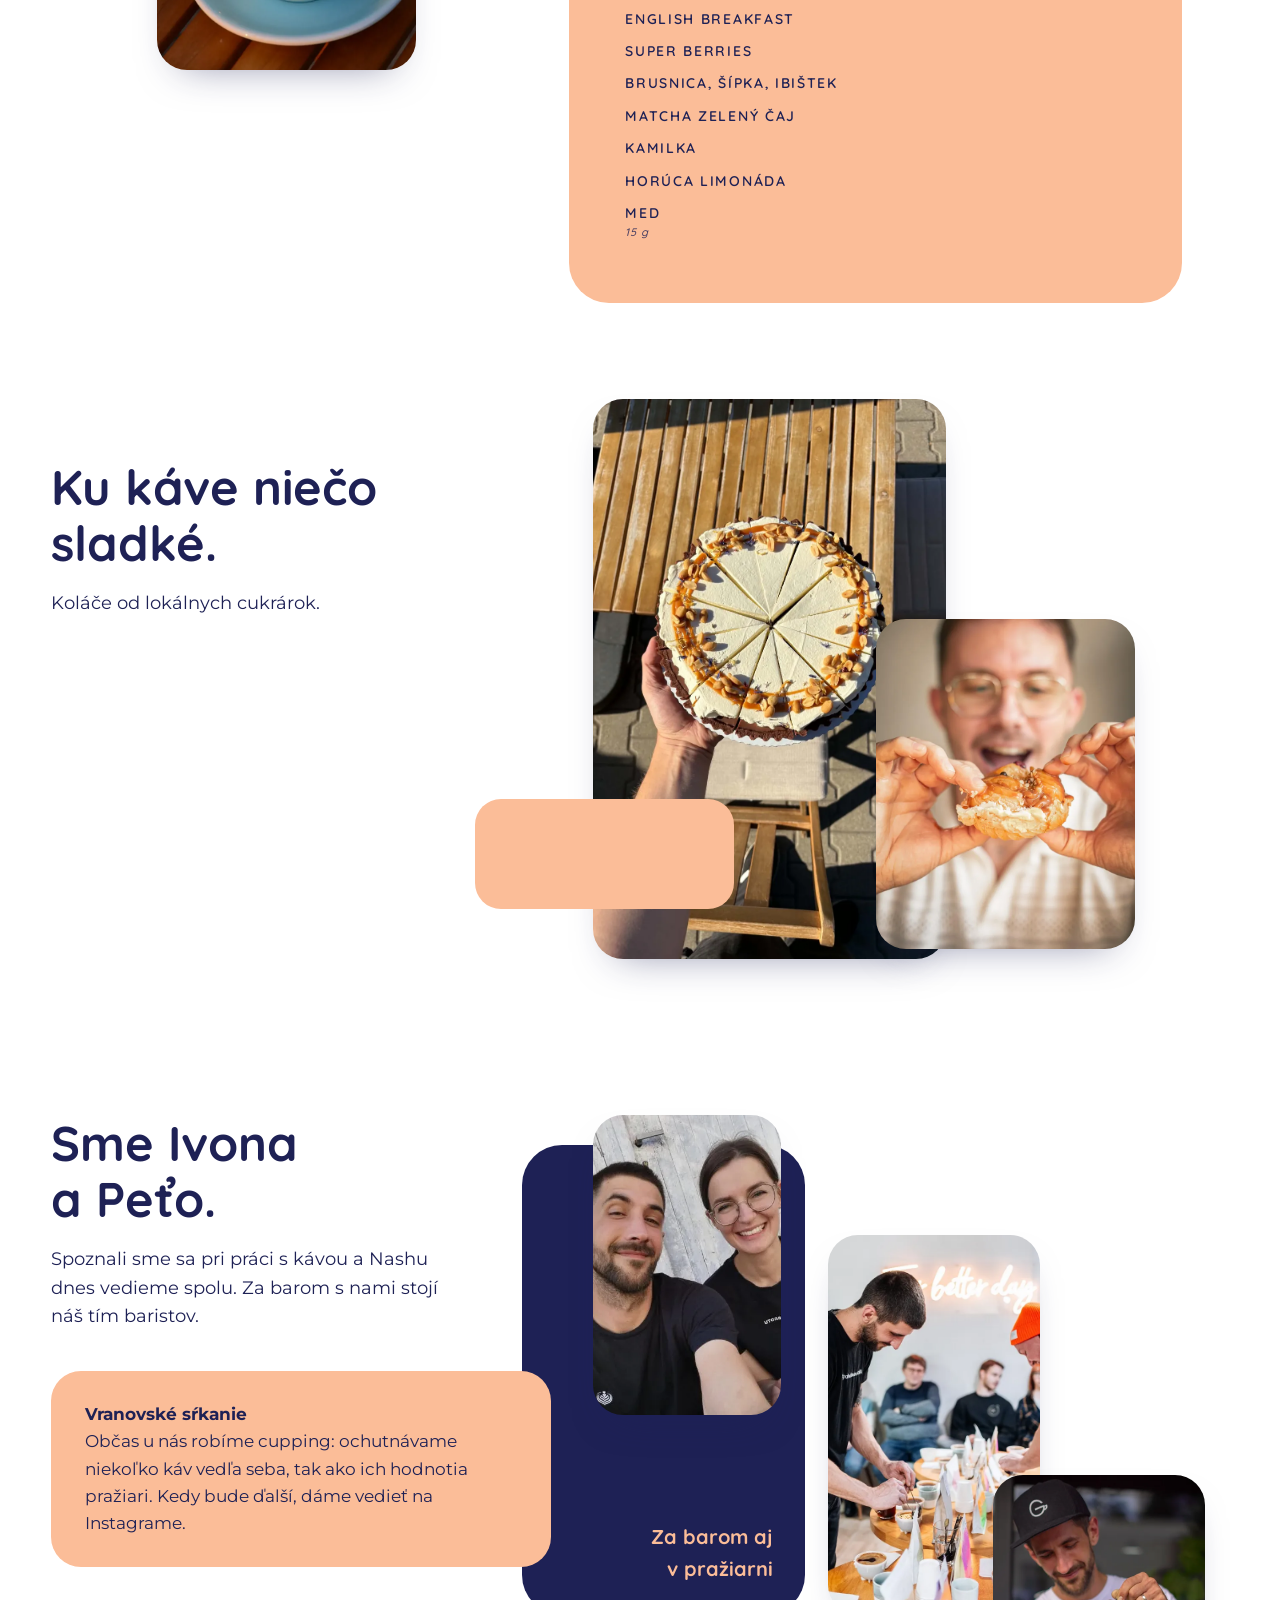
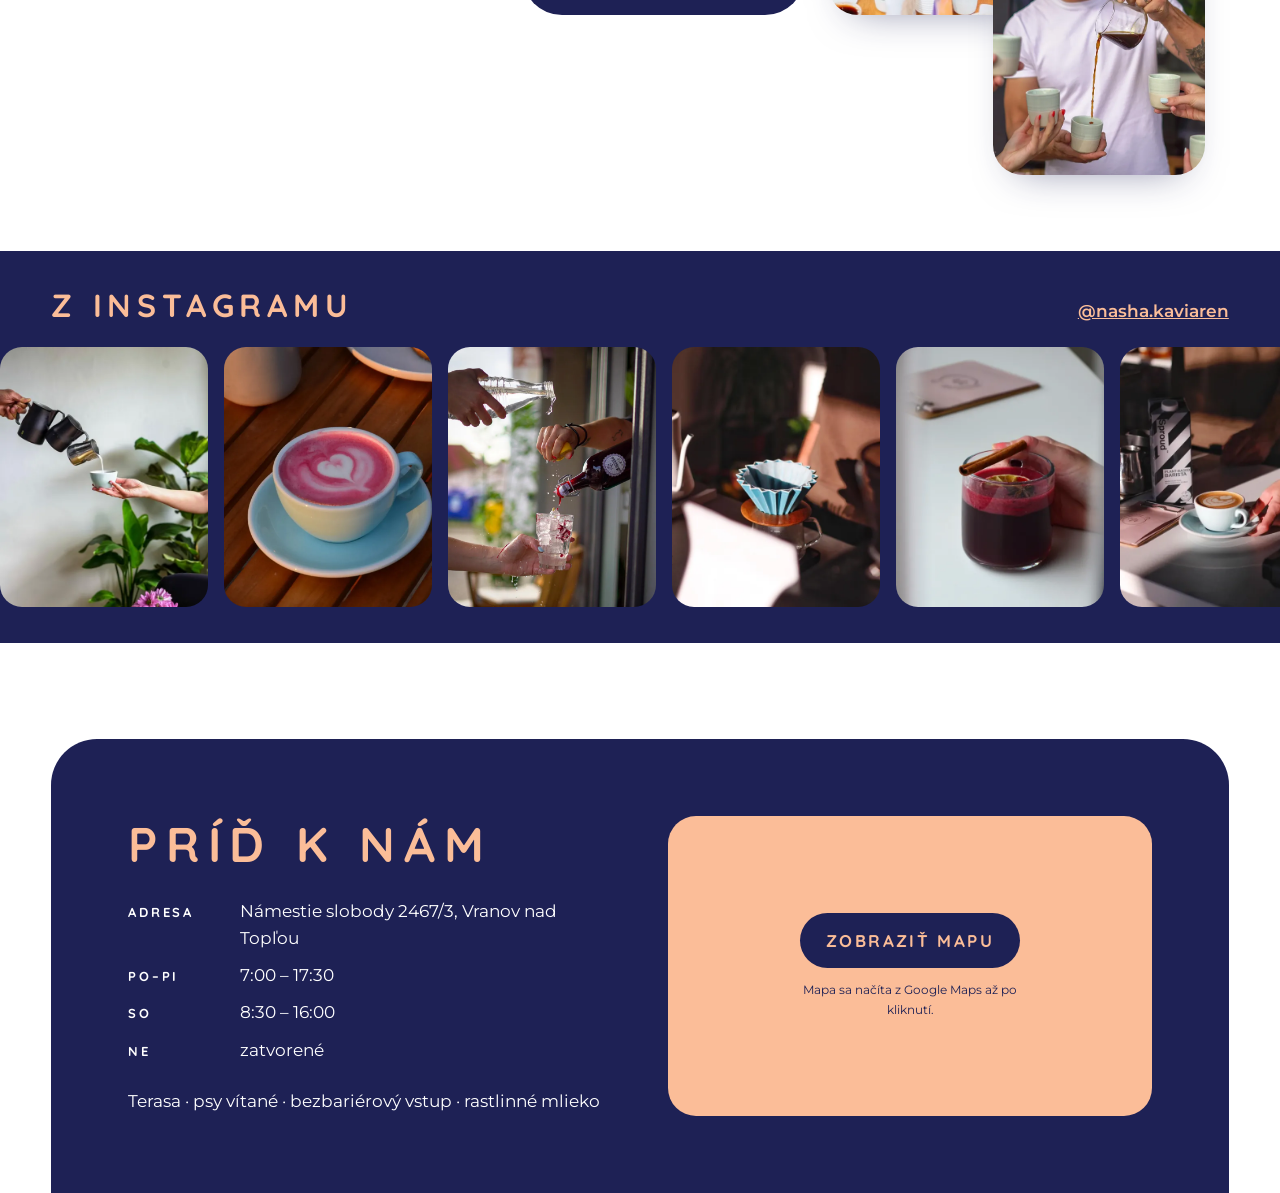
==== commit c00b5332: "Fix blend origins, mobile layering, team label; enable hero scroll effect on phones" ====
--- a/site/index.html
+++ b/site/index.html
@@ -86,7 +86,7 @@
     <div class="only nv">
       <h3 class="t">Kúpiš len u nás na predajni</h3>
       <dl>
-        <div><dt>Nasha blend 90/10</dt><dd>Zmes z Guatemaly, Peru a Vietnamu: 90 % arabiky a 10 % robusty, ktorá pridá telo a hustejšiu cremu. Tmavšie praženie.</dd></div>
+        <div><dt>Nasha blend 90/10</dt><dd>Zmes z Brazílie, Guatemaly a Vietnamu: 90 % arabiky a 10 % robusty, ktorá pridá telo a hustejšiu cremu. Tmavšie praženie.</dd></div>
         <div><dt>Brazília</dt><dd>100 % arabika z jednej krajiny pôvodu. Tmavšie praženie.</dd></div>
         <div><dt>Sezónna výberovka</dt><dd>Výberová káva, ktorú počas roka obmieňame.</dd></div>
       </dl>
--- a/site/css/site.css
+++ b/site/css/site.css
@@ -245,7 +245,7 @@
       bottom: auto !important; width: auto !important; }
     .stage.hero { display: block; height: 720px !important; perspective: none; }
     .hero .m-hide { display: none; }
-    .hero [data-art] { transform: none !important; scale: .5; transform-origin: top left; }
+    .hero [data-art] { scale: .5; transform-origin: top left; }
     .hero .logo { top: 170px; width: 82vw; } .hero .tag { top: 290px; white-space: normal; width: 90%; }
     .stage.hero > .abs.peb { position: absolute !important; left: calc(-1 * var(--gutter)) !important; bottom: 190px !important;
       width: 86% !important; height: auto; padding: 24px 24px 40px calc(var(--gutter) + 4px); }
@@ -256,7 +256,7 @@
     .story .strip { height: auto; padding: 40px 24px; margin-left: calc(-1 * var(--gutter)); margin-right: 8%; }
     .story .strip .txt { width: auto; }
     .story .win { height: 360px; margin: -36px 0 0 30%; order: 2; }
-    .story .cup { height: 220px; margin: -120px 50% 0 0; order: 3; }
+    .story .cup { height: 220px; margin: -120px 50% 0 0; order: 3; z-index: 3; }
     .story .cap { order: 4; margin-top: 16px; }
     .why .tagr { height: 50px; margin: 0 30% -24px 40%; }
     .why .tall { height: auto; padding: 48px 28px 140px; margin-right: 18%; }
@@ -287,7 +287,7 @@
     .cakes .small { height: 240px; margin: -160px 0 0 50%; order: 2; }
     .cakes .pe { margin: -30px 20% 0 4%; order: 3; }
     .cakes .txt { order: 0; margin-bottom: 24px; }
-    .team .n1 { height: 280px; margin-right: 30%; }
+    .team .n1 { height: 280px; margin: -28px 30% 0 6%; padding-top: 56px; align-items: flex-start; justify-content: flex-start; text-align: left; }
     .team .p1 { display: none; }
     .team .p2 { height: 280px; margin: -120px 0 0 44%; }
     .team .p3 { height: 220px; margin: -60px 50% 0 0; }
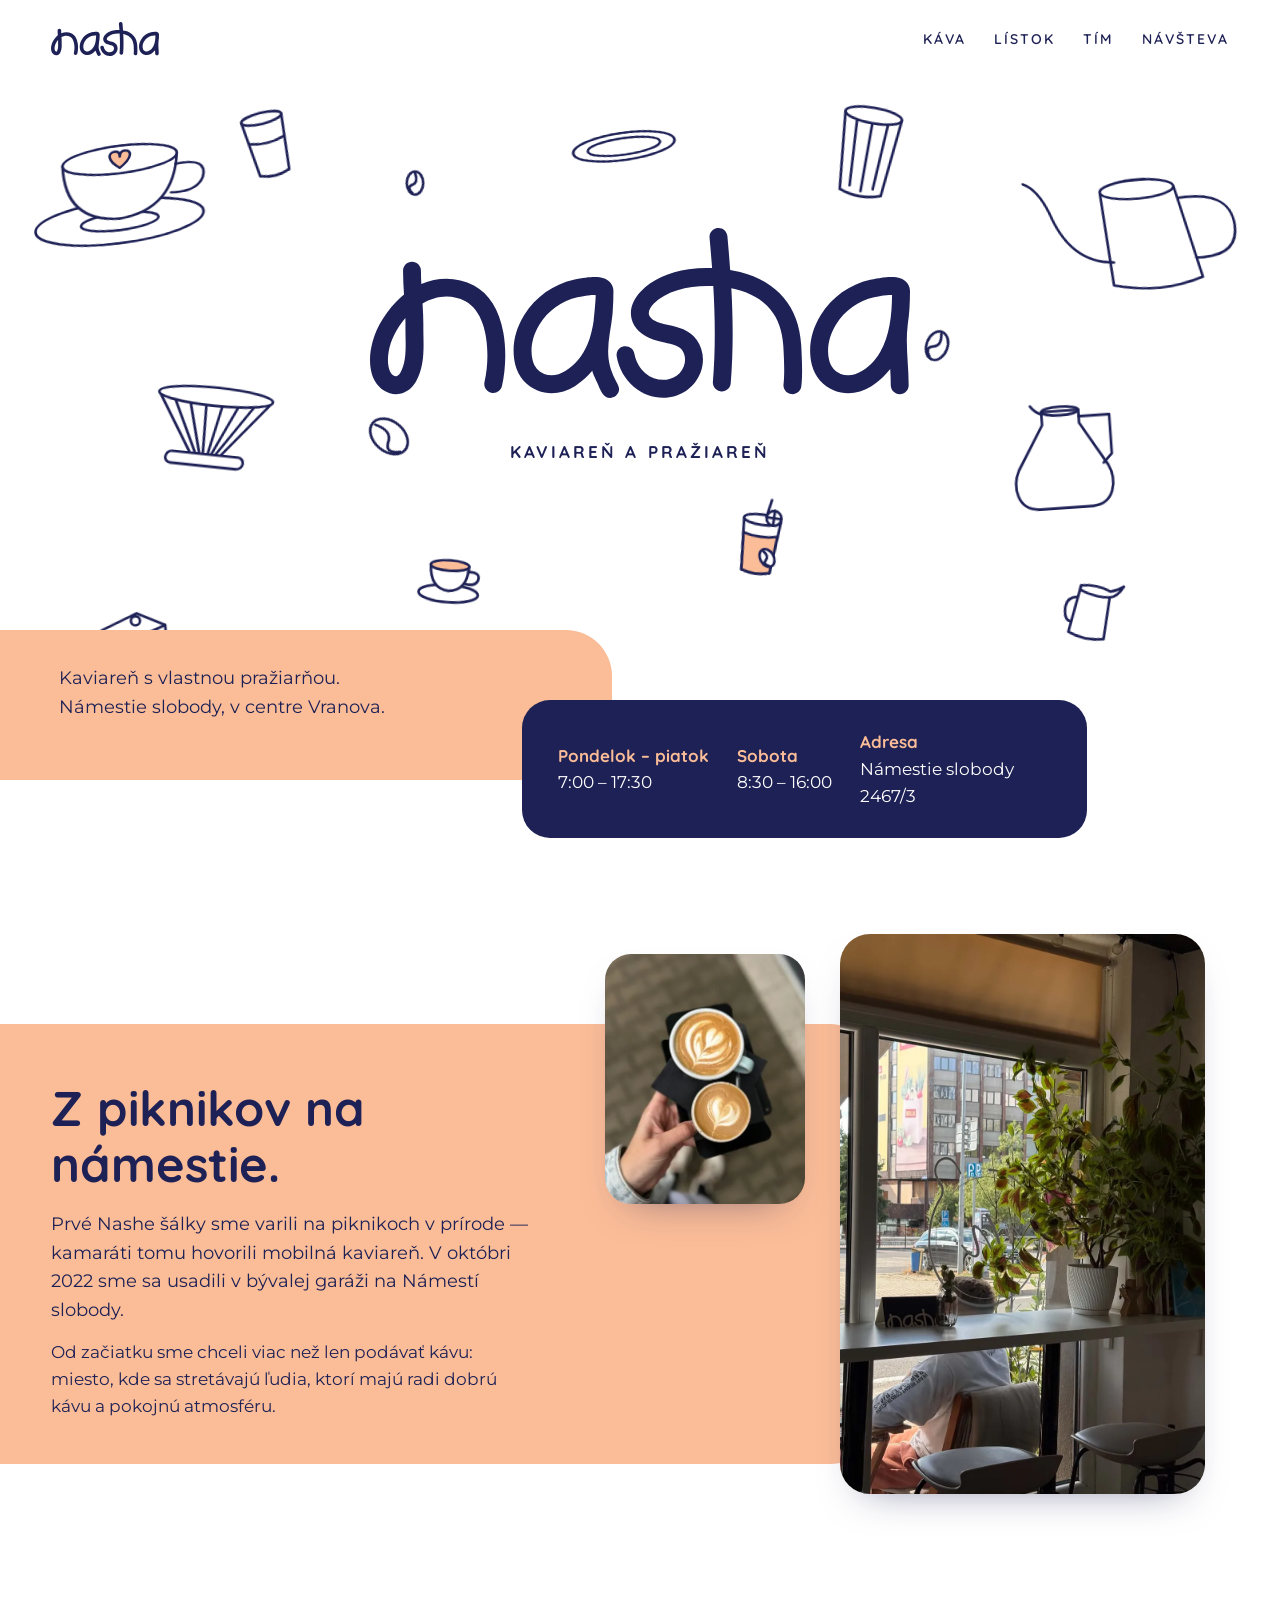
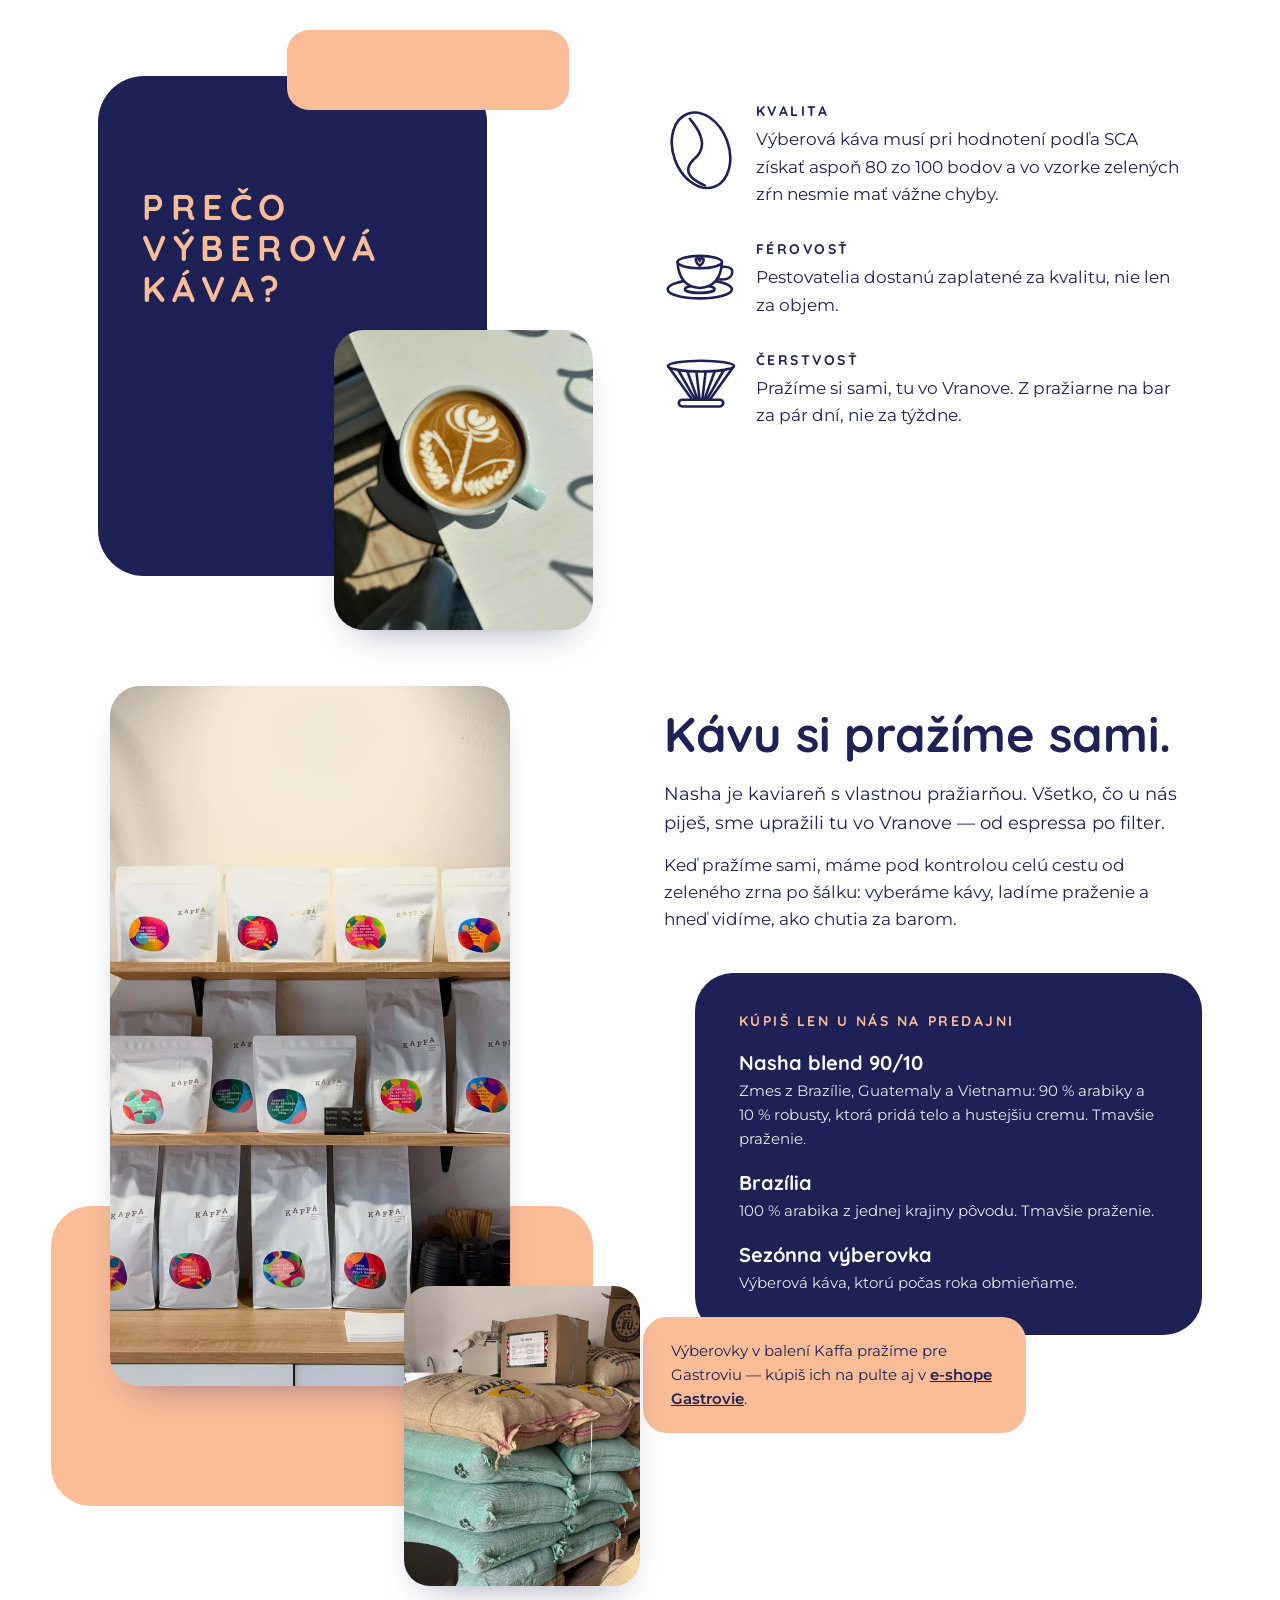
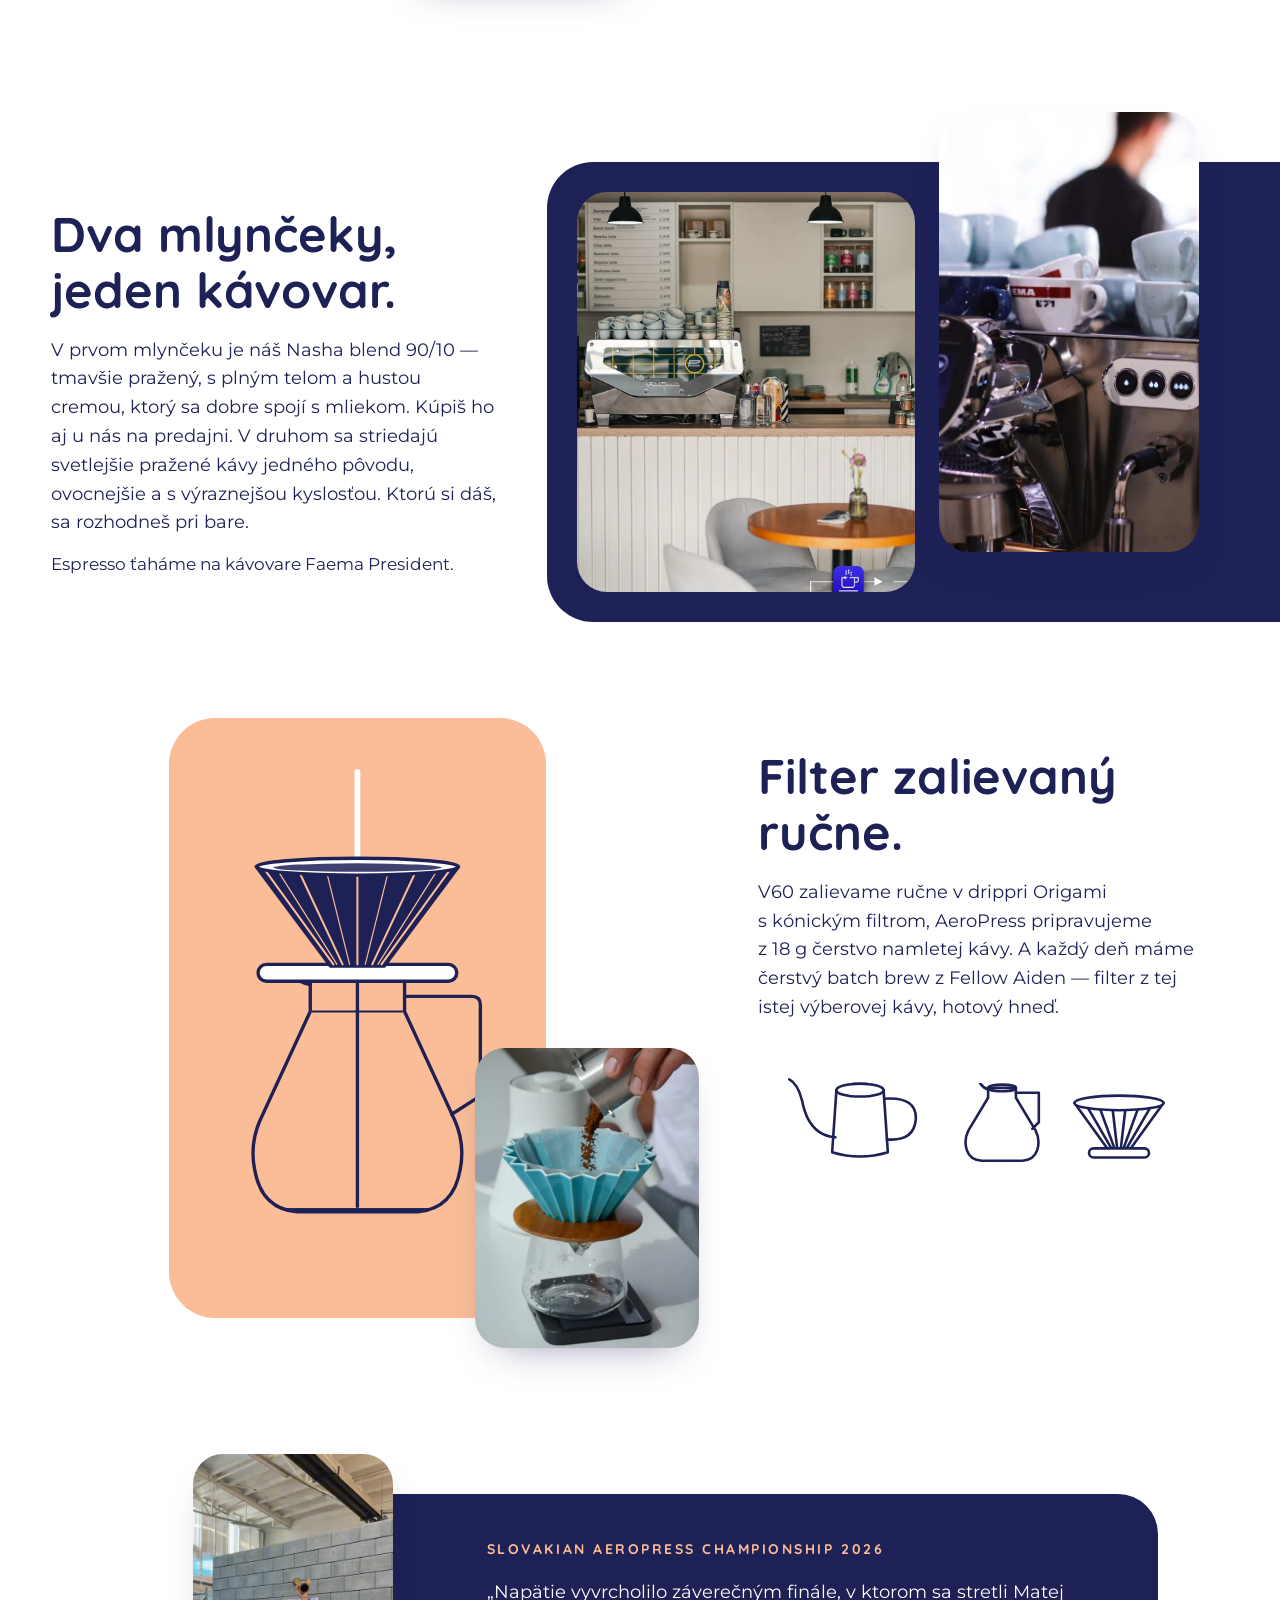
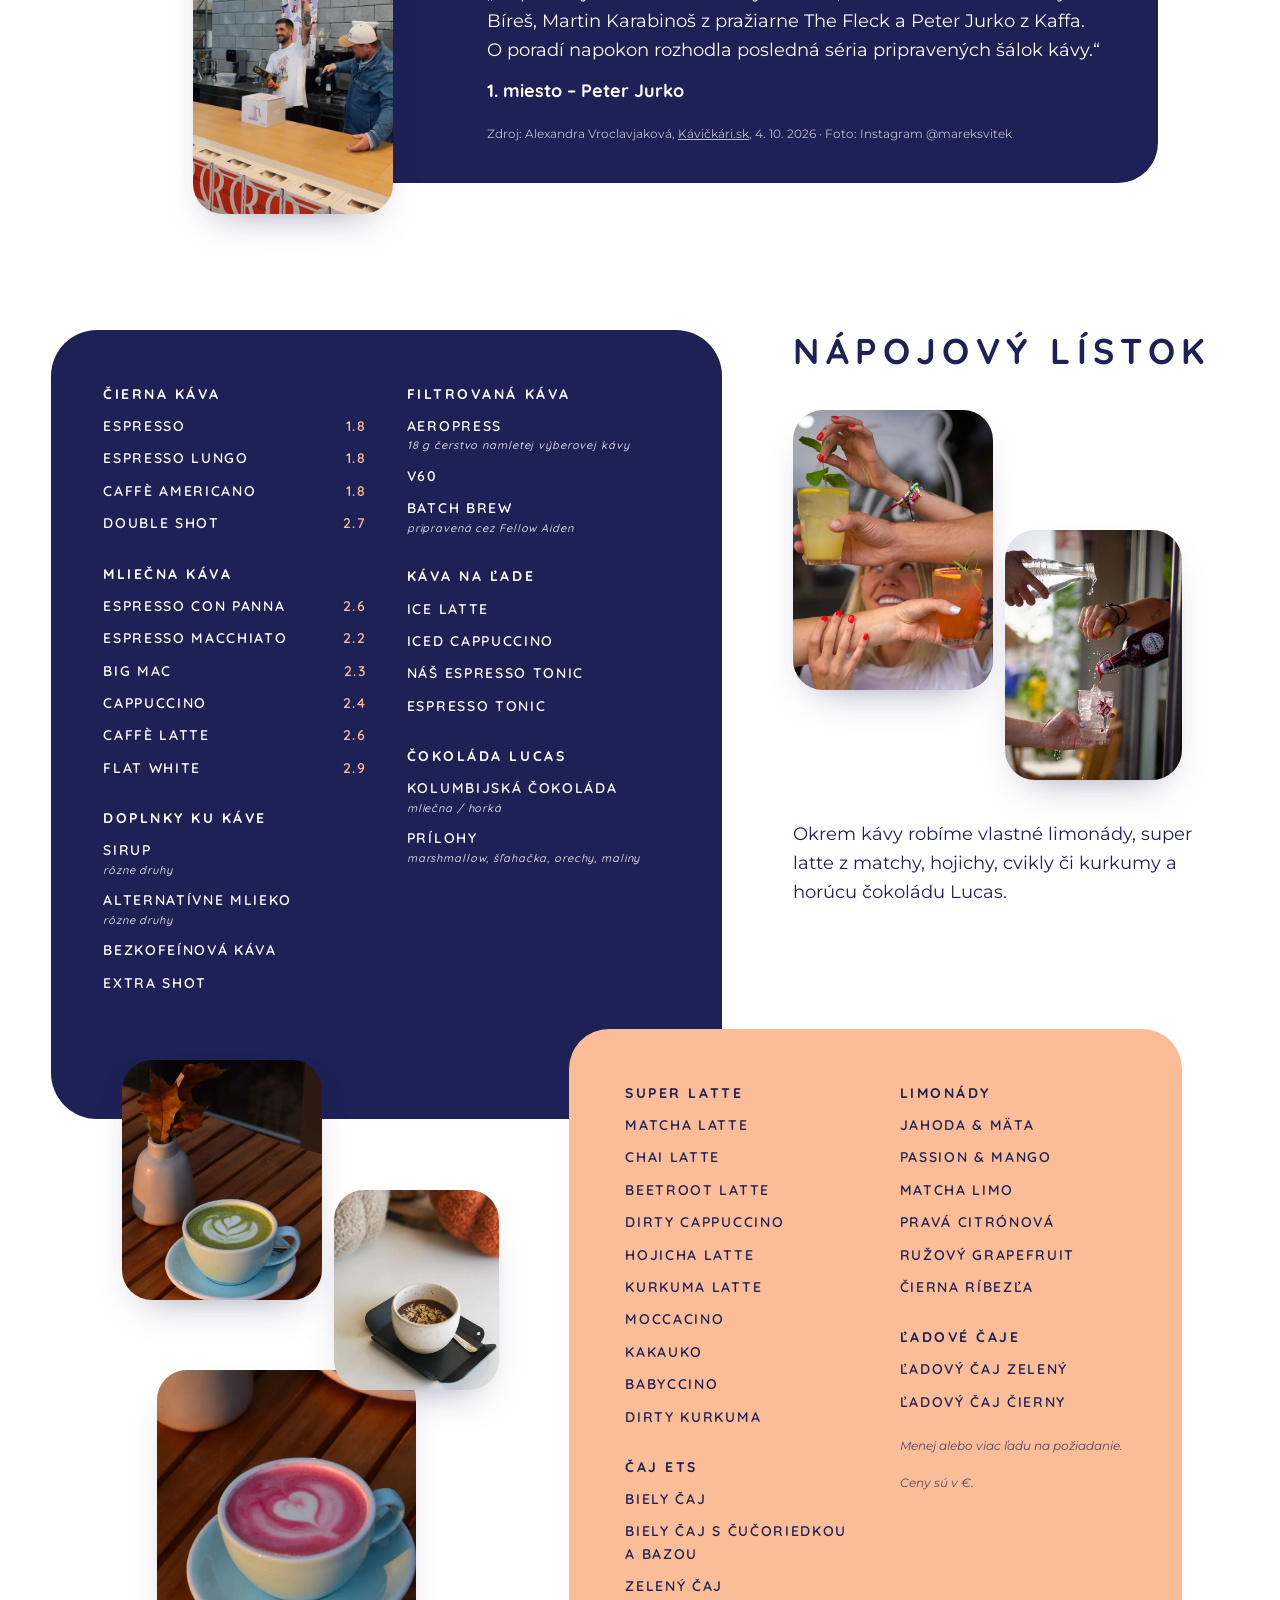
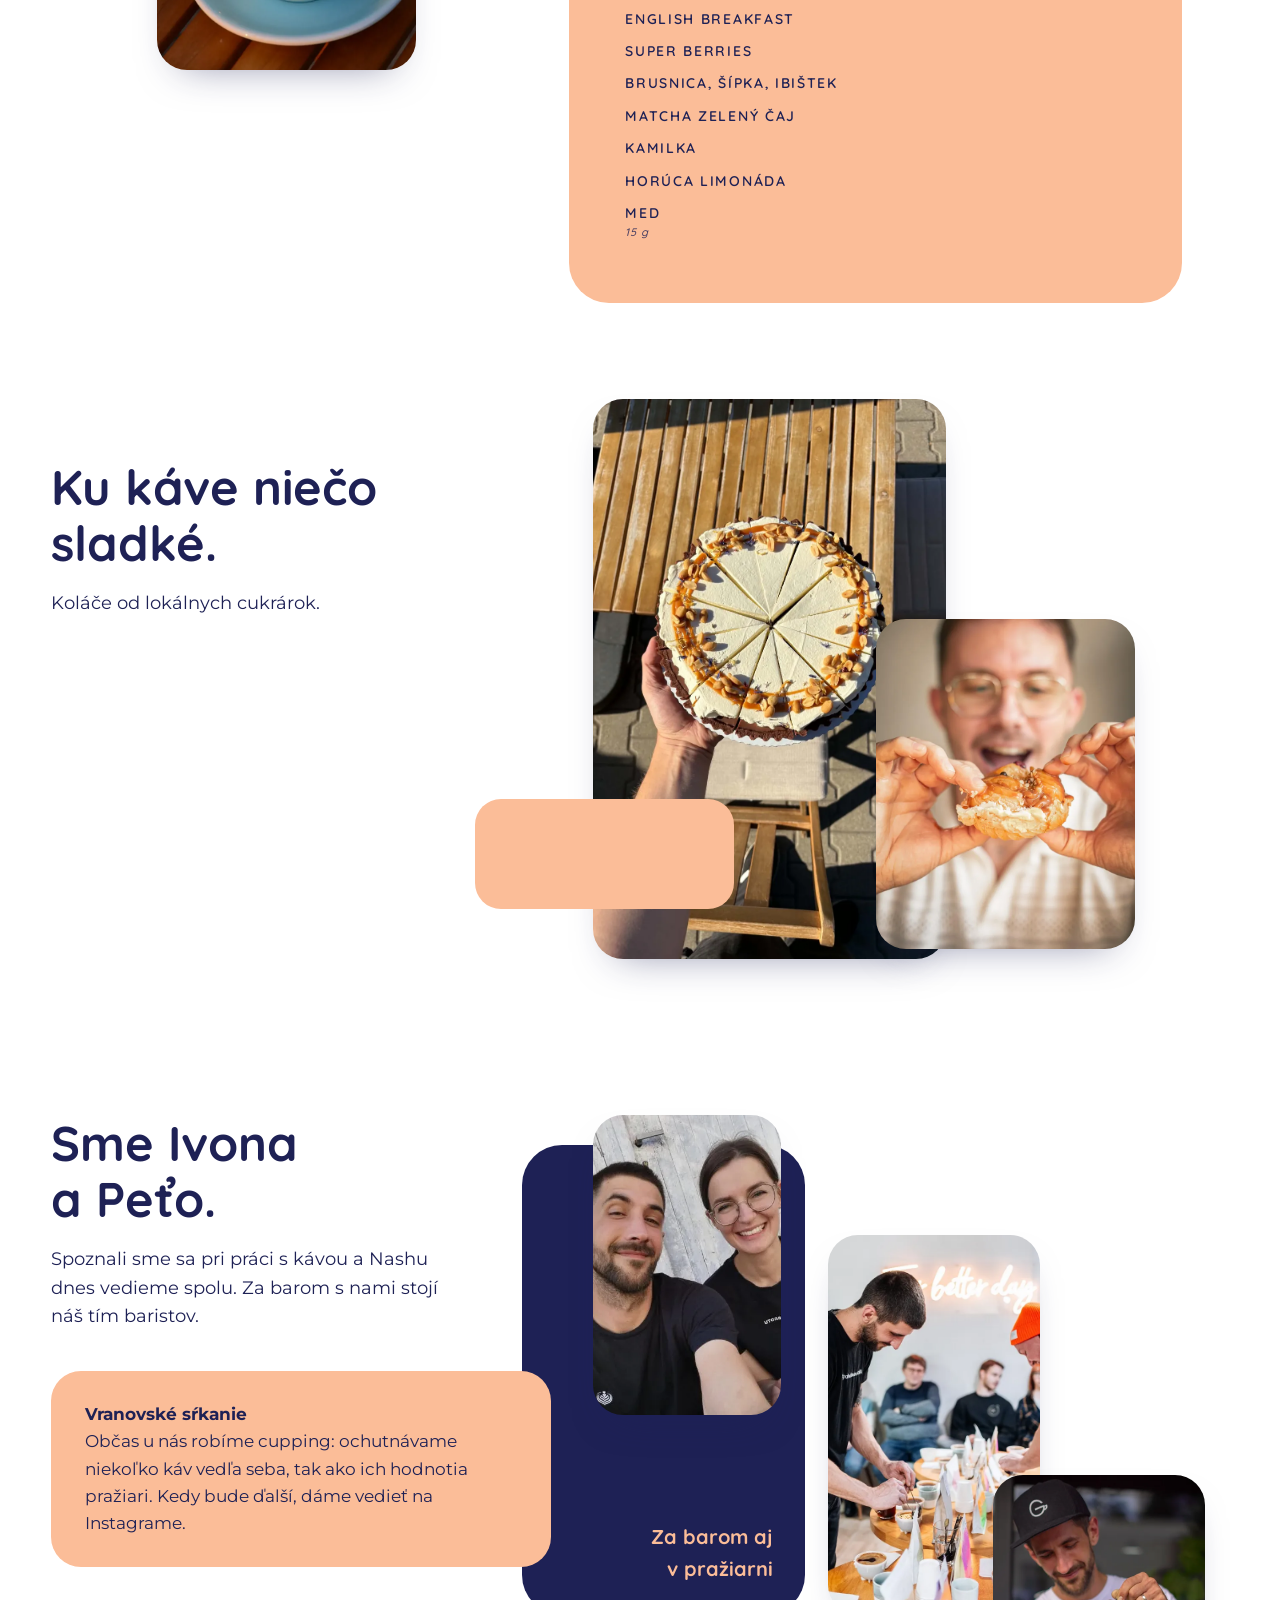
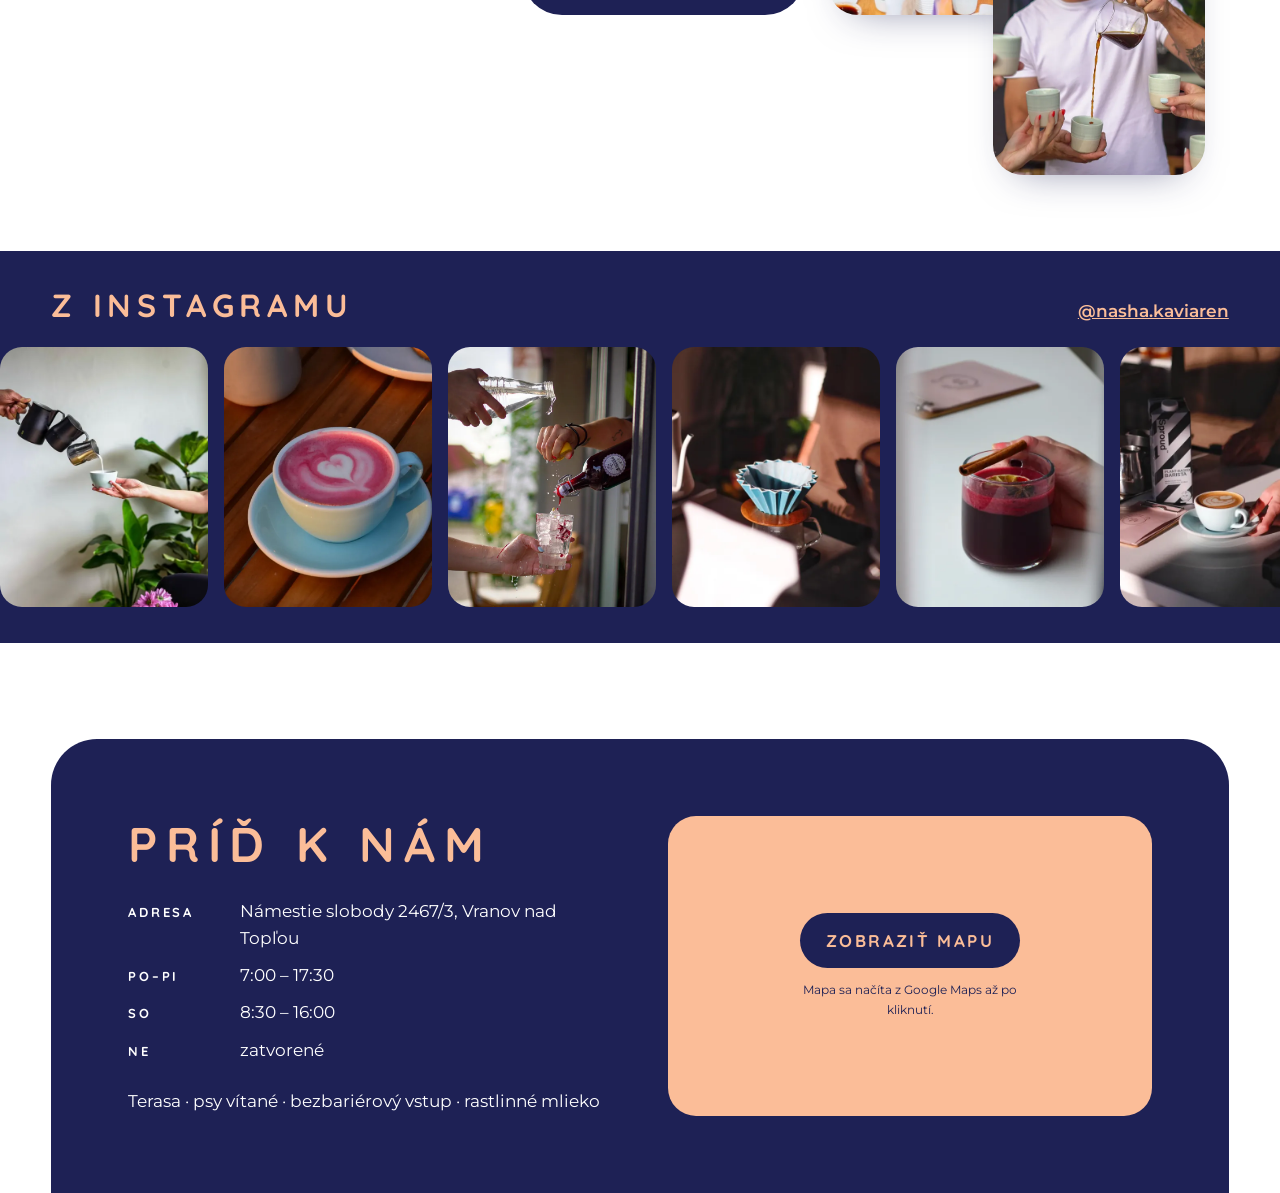
==== commit dbac9b39: "Remove unverified claim about roastery cafes in Slovakia" ====
--- a/site/index.html
+++ b/site/index.html
@@ -82,7 +82,7 @@
     <div class="flow txt">
       <h2>Kávu si pražíme sami.</h2>
       <p class="lead" style="margin-top:18px">Nasha je kaviareň s&nbsp;vlastnou pražiarňou. Všetko, čo u nás piješ, sme upražili tu vo Vranove — od espressa po filter.</p>
-      <p>Kaviarní, ktoré si kávu pražia samy, je na Slovensku stále málo, väčšina ju nakupuje hotovú. Keď pražíme sami, máme pod kontrolou celú cestu od zeleného zrna po šálku: vyberáme kávy, ladíme praženie a hneď vidíme, ako chutia za barom.</p>
+      <p>Keď pražíme sami, máme pod kontrolou celú cestu od zeleného zrna po šálku: vyberáme kávy, ladíme praženie a hneď vidíme, ako chutia za barom.</p>
     <div class="only nv">
       <h3 class="t">Kúpiš len u nás na predajni</h3>
       <dl>
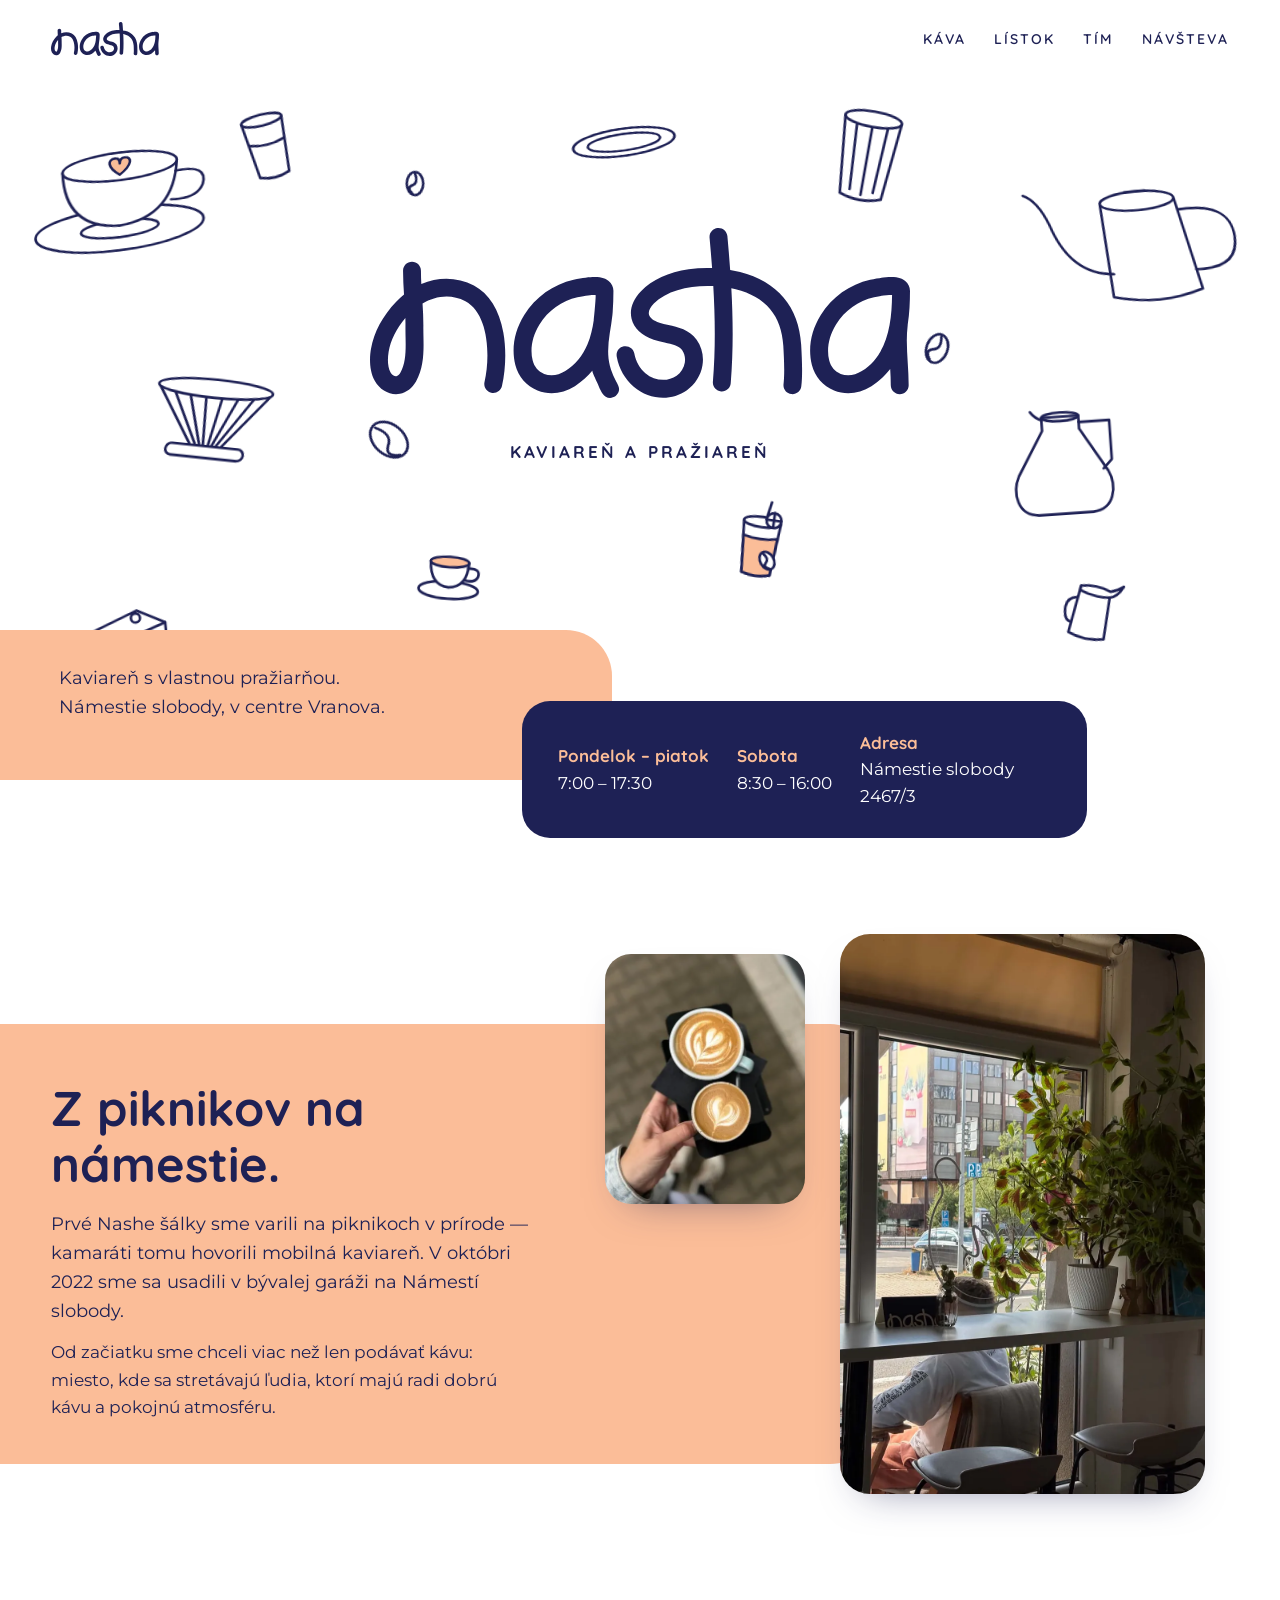
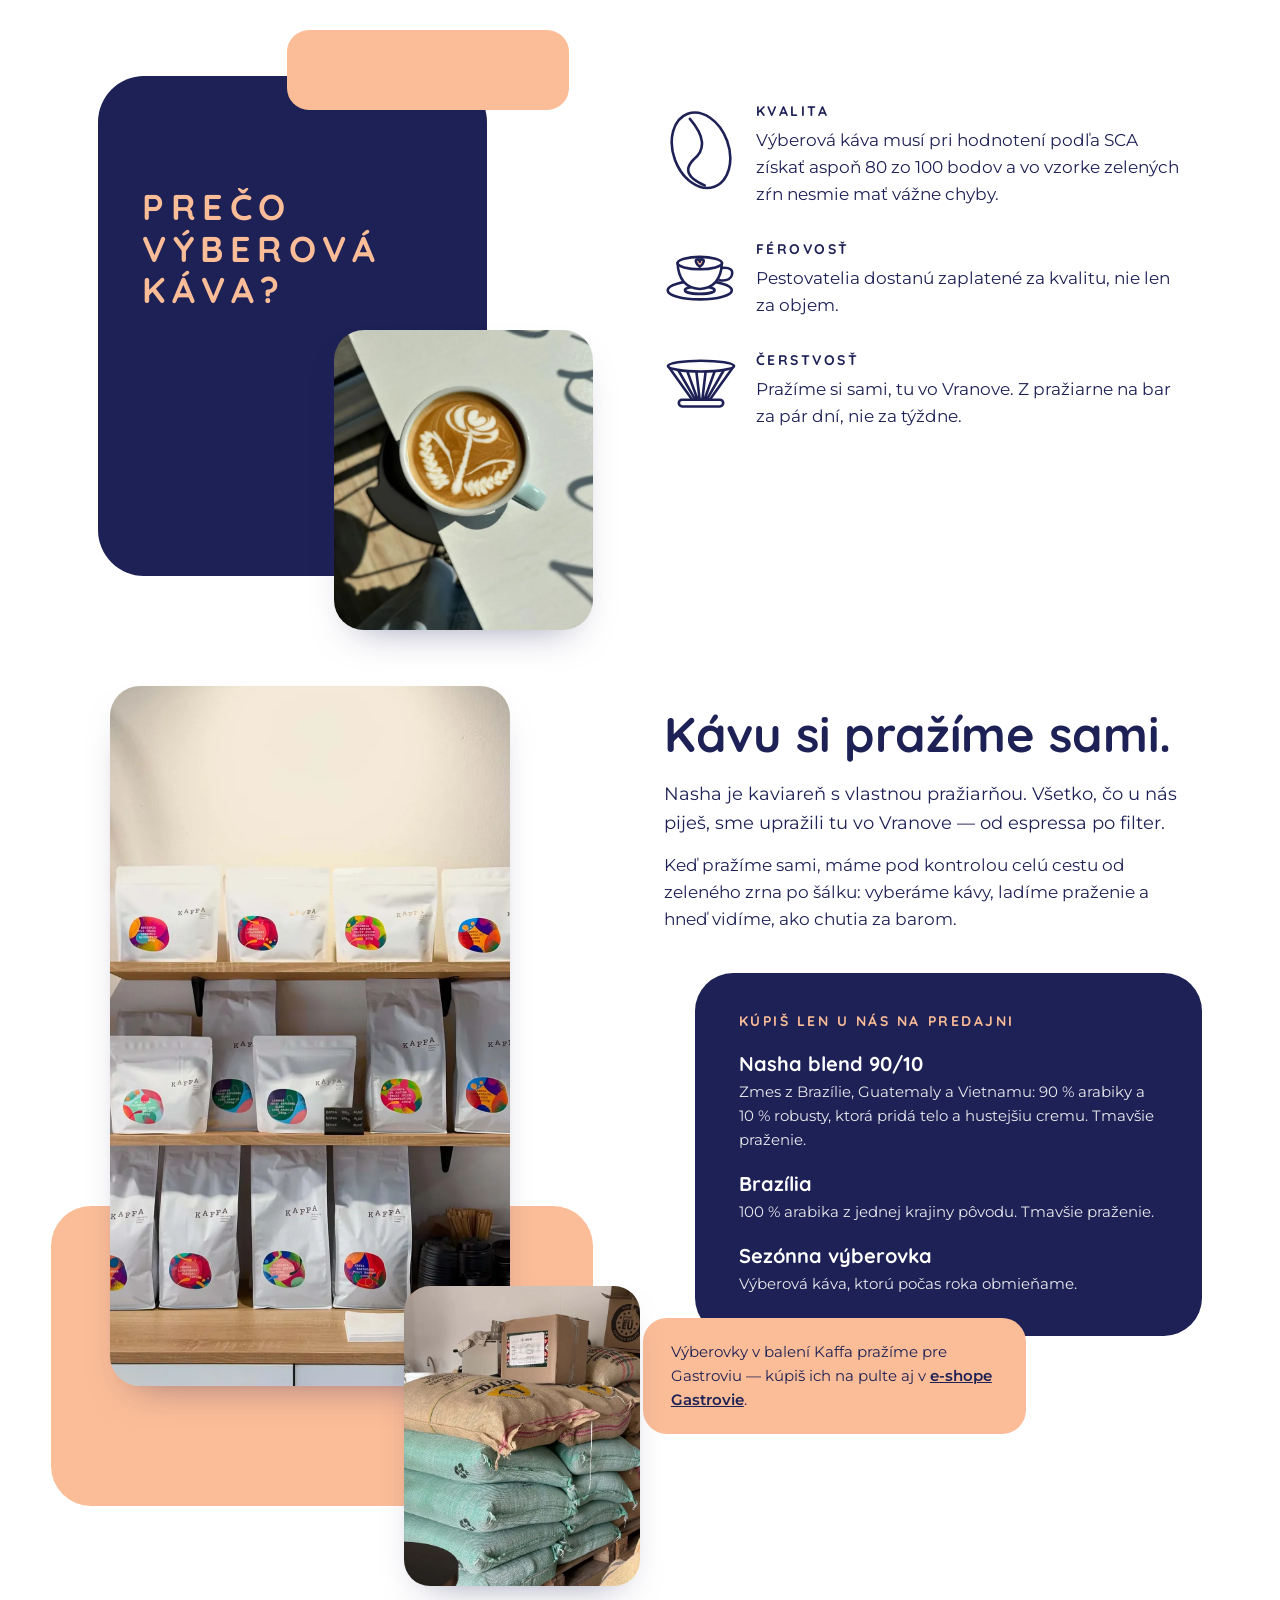
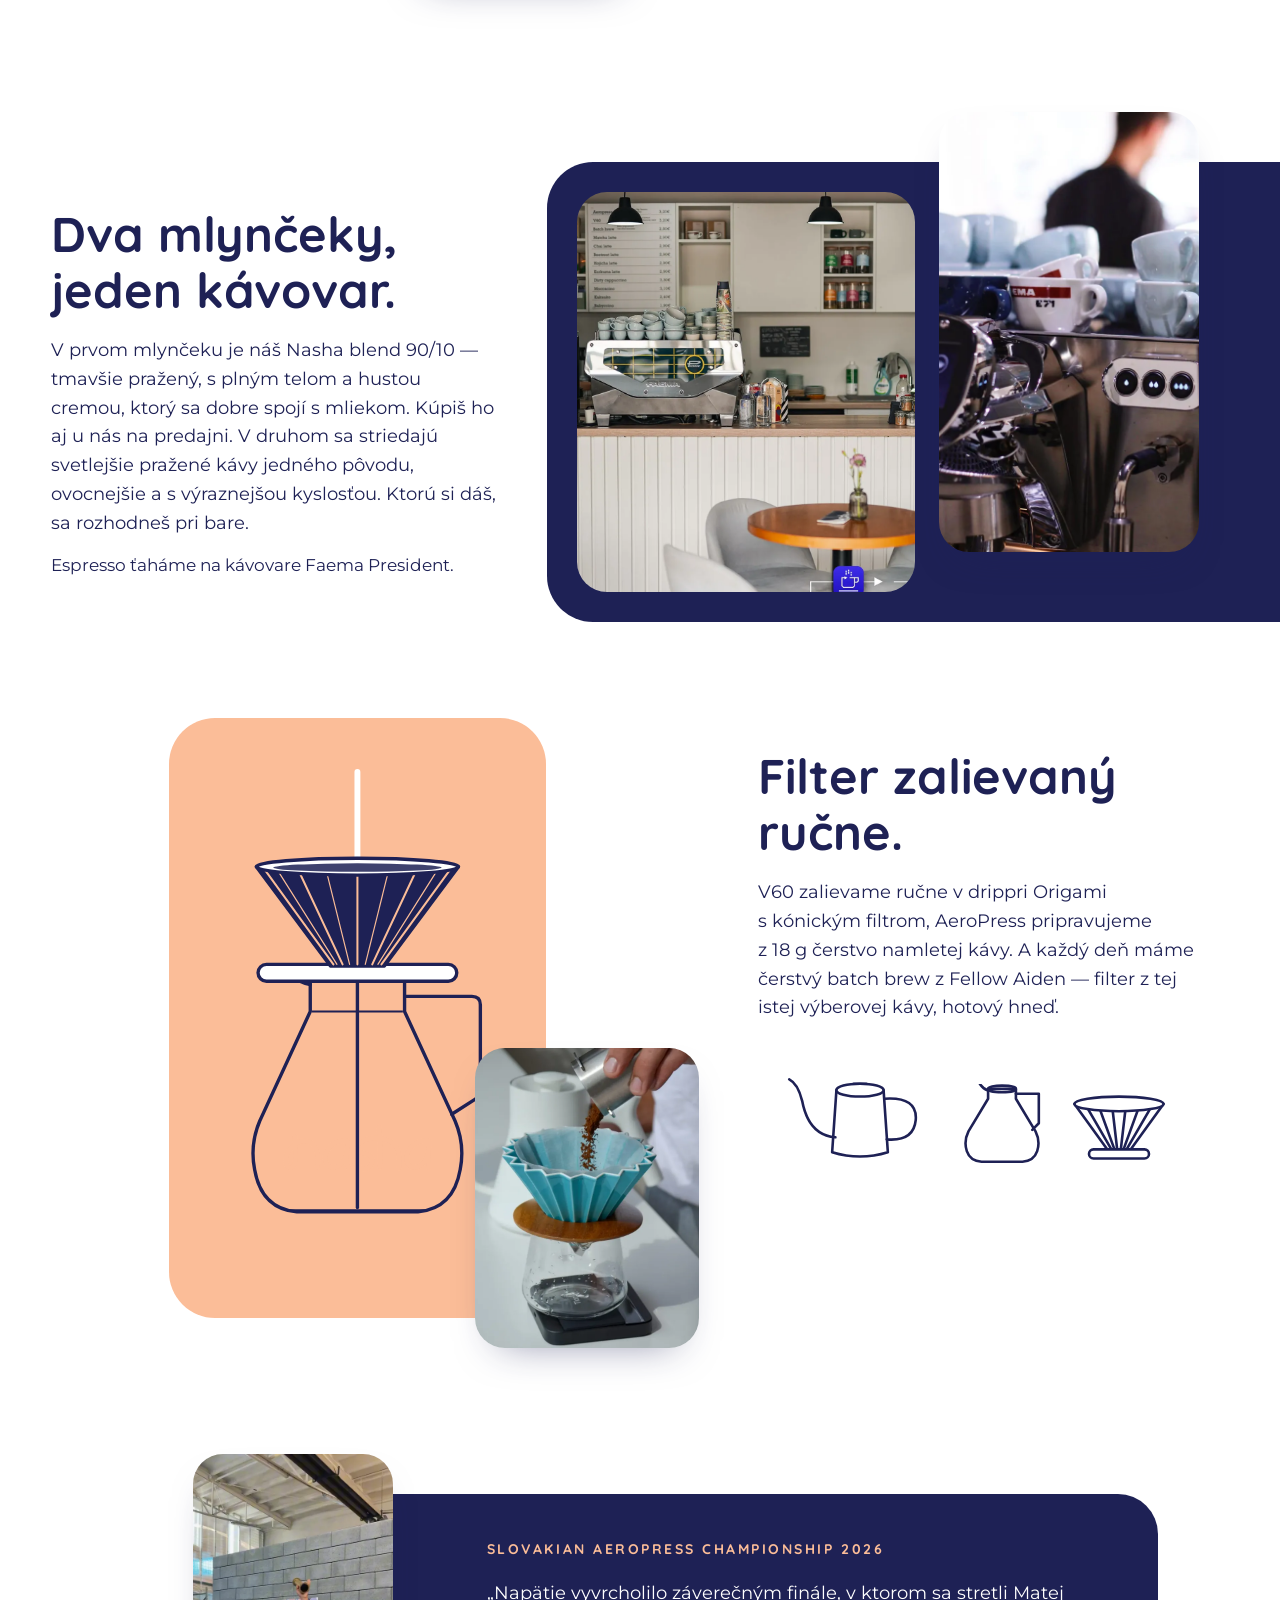
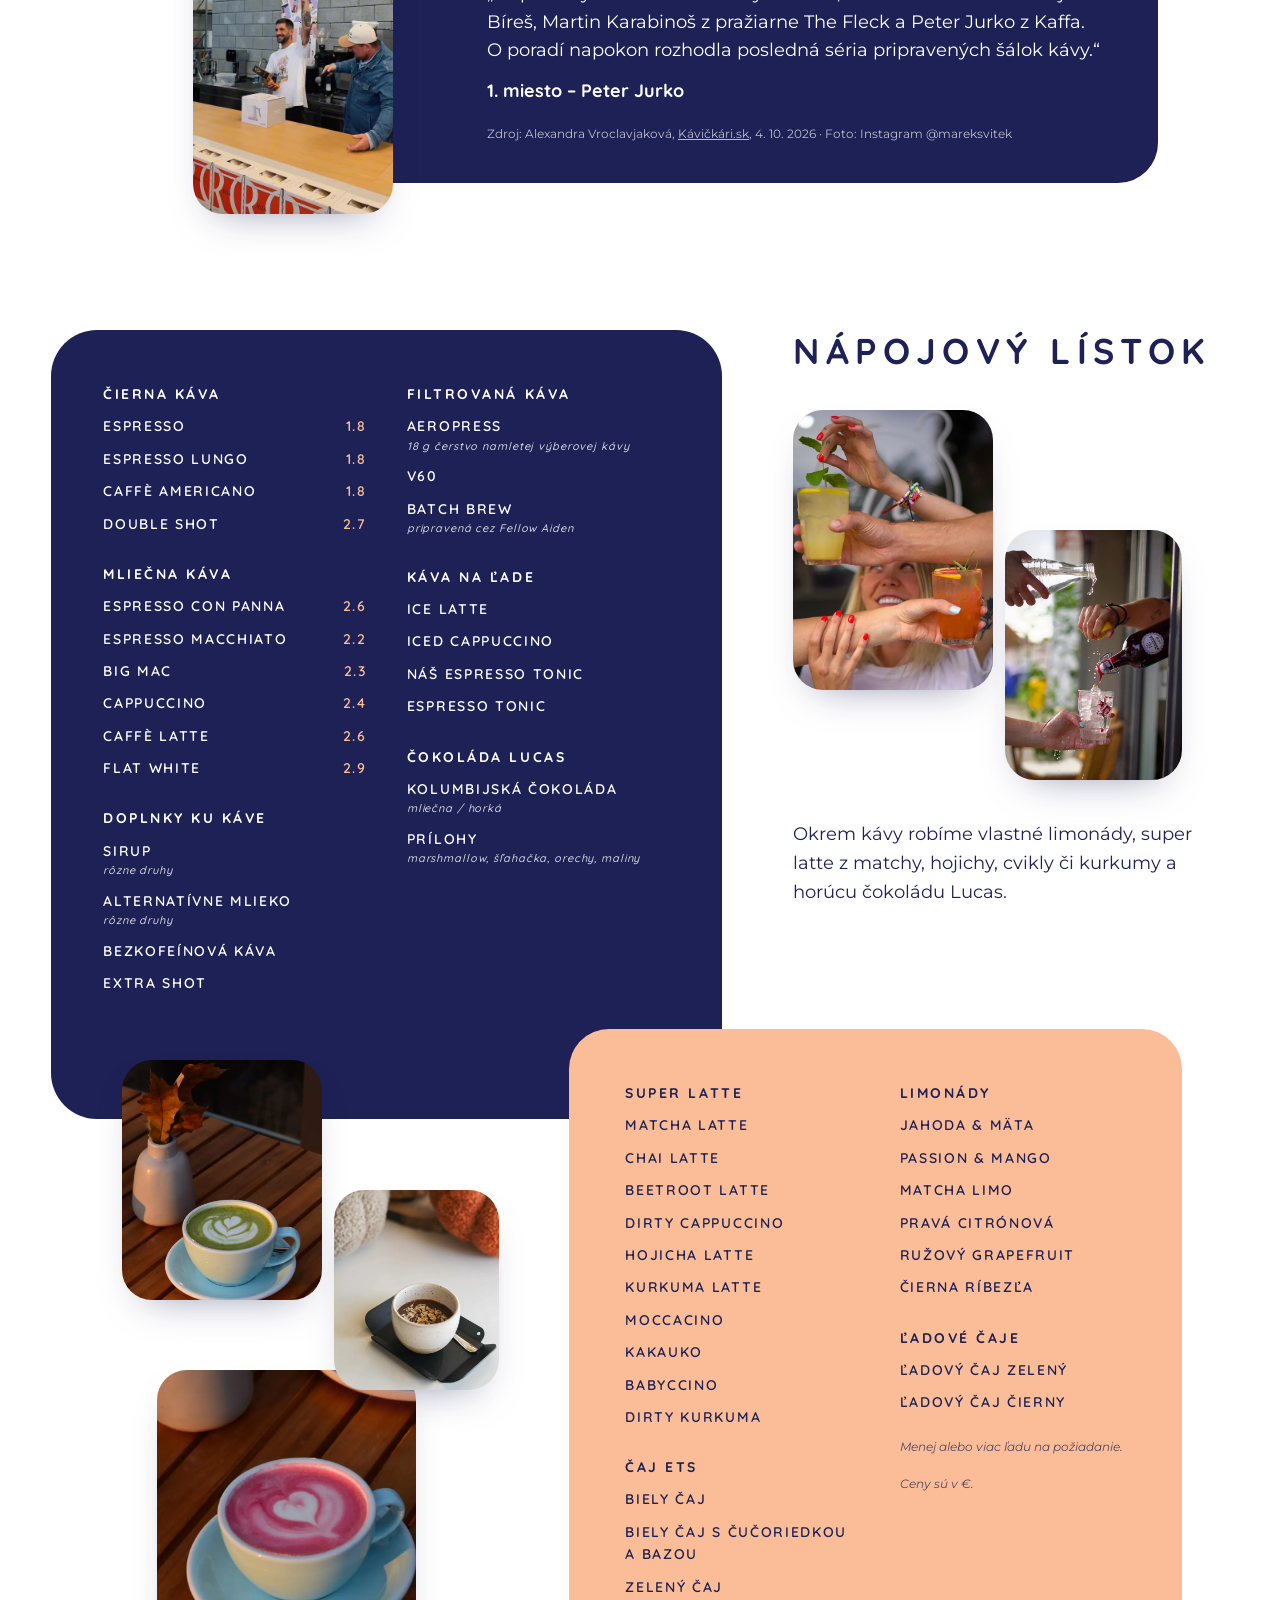
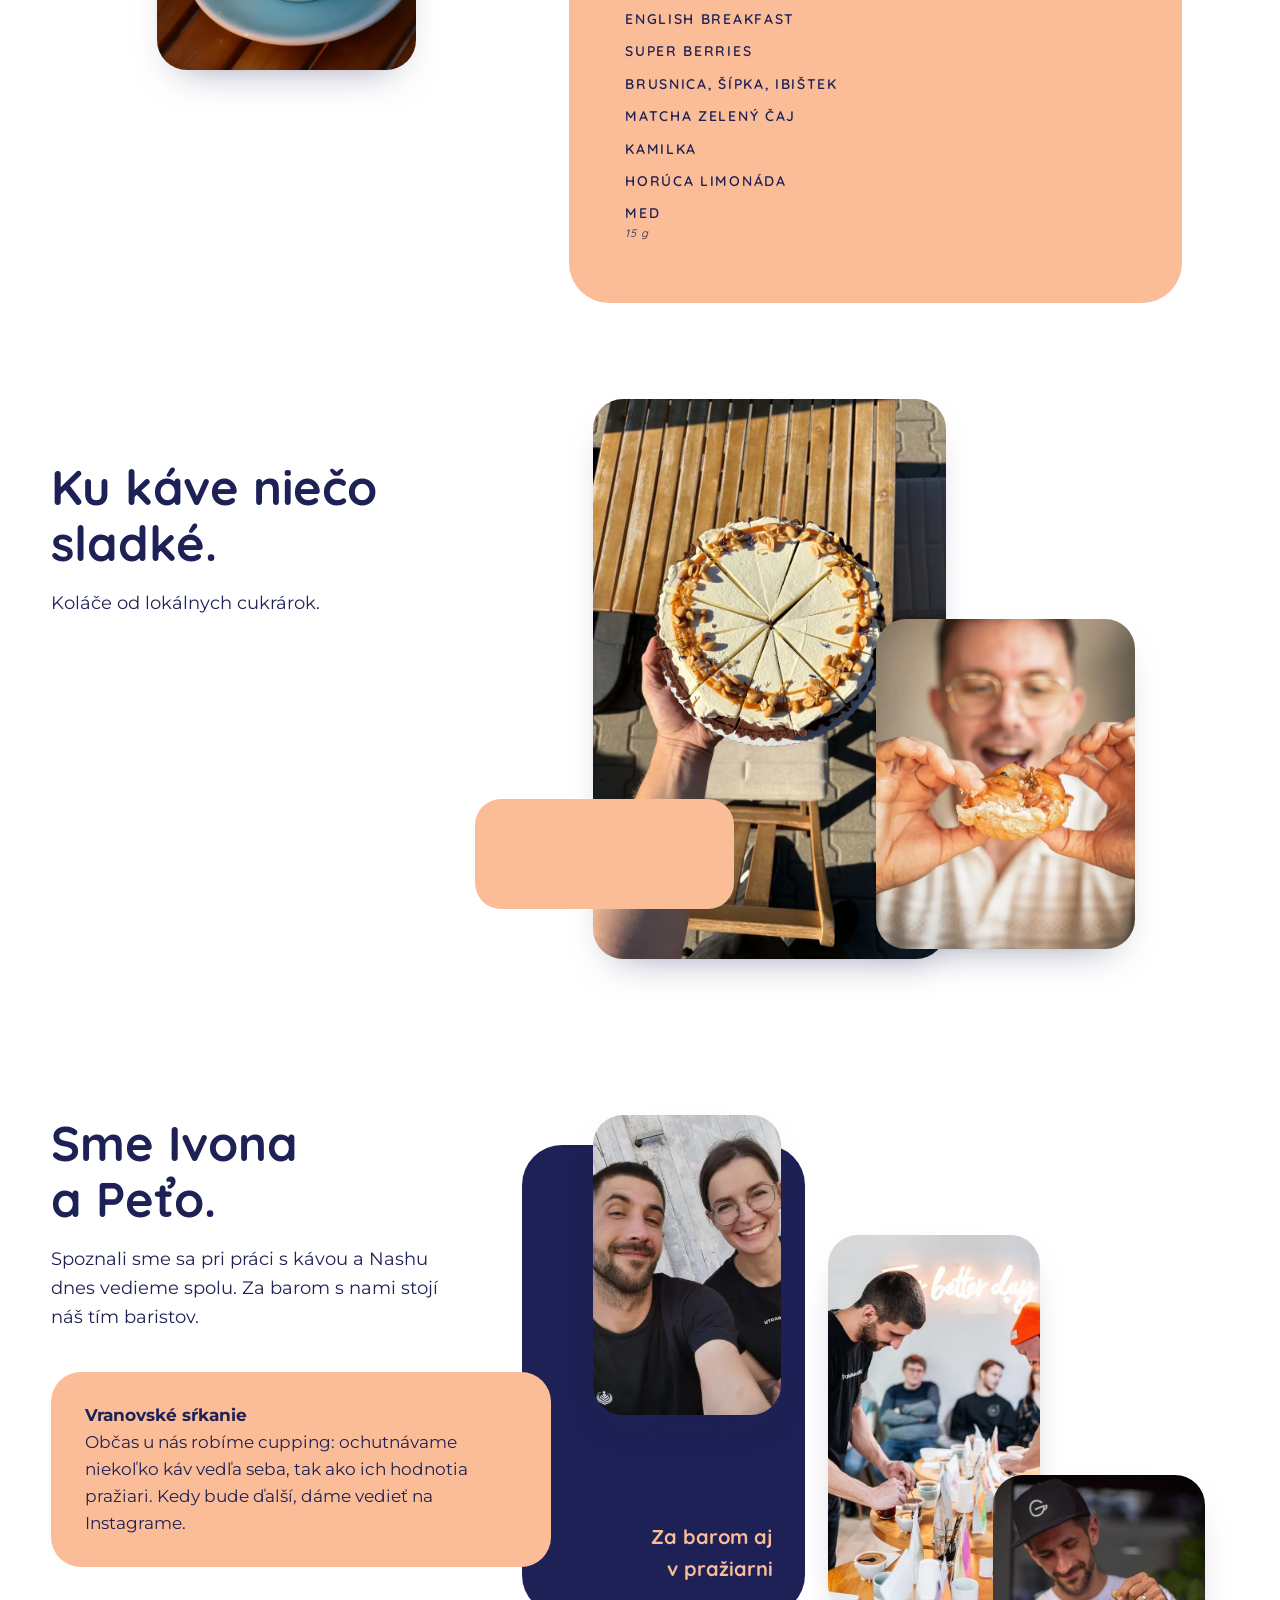
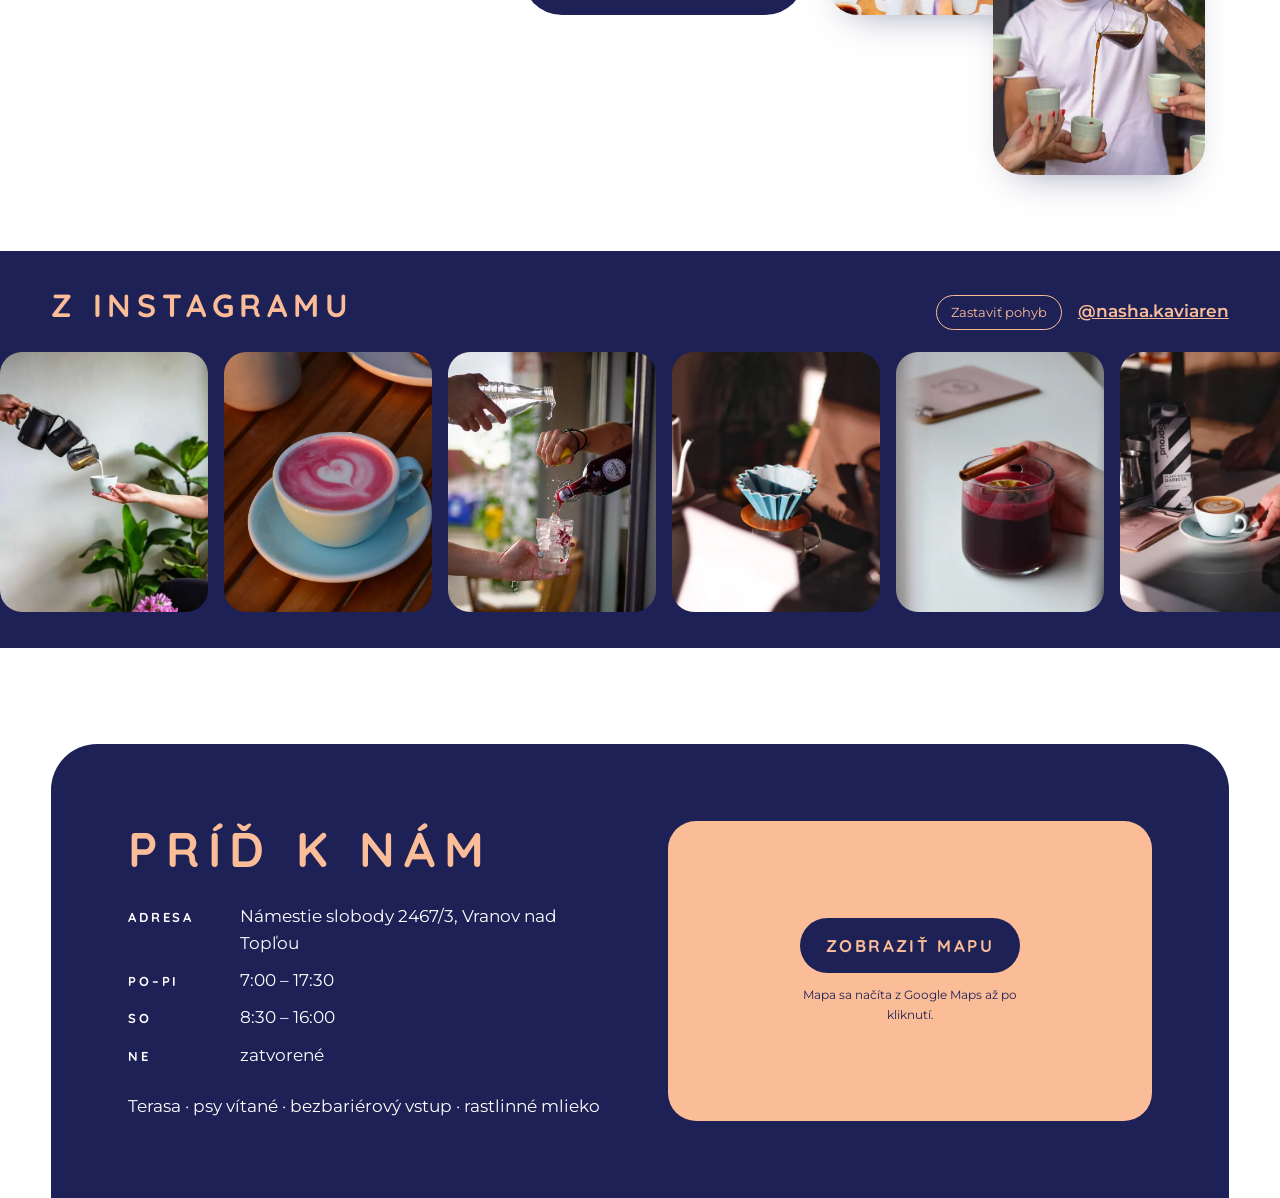
==== commit 2fffe452: "Fix layout issues from red team: horizontal overflow, mobile hero, mid-width menu, accessibility" ====
--- a/site/index.html
+++ b/site/index.html
@@ -226,7 +226,7 @@
 
 <!-- 10 Instagram strip -->
 <section class="igs nv">
-  <div class="head"><h2 class="caps" style="color:var(--peach);font-size:clamp(22px,2.6vw,32px)">Z Instagramu</h2><a href="https://www.instagram.com/nasha.kaviaren/">@nasha.kaviaren</a></div>
+  <div class="head"><h2 class="caps" style="color:var(--peach);font-size:clamp(22px,2.6vw,32px)">Z Instagramu</h2><div class="ctl"><button type="button" class="pause" aria-pressed="false" onclick="toggleStrip(this)">Zastaviť pohyb</button><a href="https://www.instagram.com/nasha.kaviaren/">@nasha.kaviaren</a></div></div>
   <div class="row">
     <img src="img/ig-cappuccino.webp" alt="" width="512" height="640" loading="lazy" decoding="async"><img src="img/beetroot-latte.webp" alt="" width="720" height="900" loading="lazy" decoding="async">
     <img src="img/limonada-priprava.webp" alt="" width="720" height="900" loading="lazy" decoding="async"><img src="img/ig-origami.webp" alt="" width="512" height="640" loading="lazy" decoding="async">
--- a/site/css/site.css
+++ b/site/css/site.css
@@ -57,7 +57,11 @@
 .bar nav { display: flex; gap: 28px; font-family: var(--display); font-weight: 600;
   font-size: 14px; letter-spacing: 0.14em; text-transform: uppercase; }
 .bar nav a { text-decoration: none; }
-@media (max-width: 760px) { .bar nav { display: none; } }
+.bar nav a { padding-block: 6px; }
+@media (max-width: 760px) {
+  header.bar { flex-wrap: wrap; gap: 10px; }
+  header.bar nav { width: 100%; justify-content: space-between; gap: 8px; font-size: 12px; letter-spacing: 0.1em; }
+}
 
 .note {
   font-size: 12px; opacity: 0.6; font-style: italic;
@@ -80,8 +84,12 @@
      section, Instagram strip), A's closing block. Photos may stand on, lean out
      of or cross the edge of a rectangle. Negative space is used actively: text
      sits in the gaps the shapes leave, not in leftover white. */
-  :root { --r-xl: 46px; --ig: '../../assets/instagram/'; }
-  body { overflow-x: hidden; }
+  :root { --r-xl: 46px;
+    /* distance from the content edge (.wrap) to the viewport edge, for full-bleed shapes */
+    --bleed: calc((100vw - min(var(--max), 100vw - 2 * var(--gutter))) / 2); }
+  /* clip on both: body alone does not stop mobile browsers from widening the layout viewport
+     when transformed hero art or full-bleed bands reach past the screen edge */
+  html, body { overflow-x: clip; }
   .stage { position: relative; }
   /* in-flow column: the section grows with it; shapes and photos stay absolute */
   .flow { position: relative; z-index: 2; }
@@ -151,8 +159,8 @@
 
   /* 5 espresso: C-style band from the right edge, text in the gap on the left */
   .esp { display: grid; grid-template-columns: 38% 1fr; align-items: center; gap: 48px; }
-  .esp .band { margin-right: calc((100% - 100vw) / 2); height: 460px; border-radius: var(--r-xl) 0 0 var(--r-xl);
-    position: relative; padding: 30px calc((100vw - 100%) / 2 + 30px) 30px 30px; display: grid; grid-template-columns: 1.3fr 1fr; gap: 24px; }
+  .esp .band { margin-right: calc(-1 * var(--bleed)); height: 460px; border-radius: var(--r-xl) 0 0 var(--r-xl);
+    position: relative; padding: 30px calc(var(--bleed) + 30px) 30px 30px; display: grid; grid-template-columns: 1.3fr 1fr; gap: 24px; }
   .esp .band .ph { height: 100%; box-shadow: none; }
   .esp .band .ph.lift { margin-top: -80px; height: calc(100% + 40px); box-shadow: 0 18px 40px -24px rgba(30,33,85,.55); }
 
@@ -212,9 +220,13 @@
 
   /* 10 Instagram strip: C-style band, edge to edge */
   .igs { padding: 36px 0; border-radius: 0; overflow: hidden; }
-  .igs .row { display: flex; gap: 16px; width: max-content; animation: drift 60s linear infinite; }
+  .igs .row { display: flex; gap: 16px; padding-right: 16px; width: max-content; animation: drift 60s linear infinite; }
+  .igs:hover .row, .igs:focus-within .row, .igs.paused .row { animation-play-state: paused; }
+  .igs .ctl { display: flex; gap: 16px; align-items: baseline; flex-wrap: wrap; }
+  .igs .pause { font: inherit; font-size: 13px; background: none; border: 1px solid var(--peach); color: var(--peach);
+    border-radius: 999px; padding: 6px 14px; cursor: pointer; min-height: 32px; }
   .igs .row img { height: 260px; width: auto; border-radius: 22px; }
-  .igs .head { display: flex; justify-content: space-between; align-items: baseline; width: min(var(--max), 100% - 2 * var(--gutter)); margin: 0 auto 22px; }
+  .igs .head { display: flex; flex-wrap: wrap; gap: 8px 16px; justify-content: space-between; align-items: baseline; width: min(var(--max), 100% - 2 * var(--gutter)); margin: 0 auto 22px; }
   .igs .head a { color: var(--peach); font-weight: 600; }
   @keyframes drift { to { transform: translateX(-50%); } }
 
@@ -233,7 +245,7 @@
   @media (prefers-reduced-motion: reduce) { .igs .row { animation: none; } }
 
   /* mobile: stack, keep small overlaps so the shapes still interlock */
-  @media (max-width: 900px) {
+  @media (max-width: 1023px) {
     section { margin-block: 64px; }
     .stage { min-height: 0 !important; padding-top: 0 !important; }
     .stage .flow { margin-left: 0 !important; margin-right: 0 !important; width: auto !important; }
@@ -243,16 +255,20 @@
     .stage { height: auto !important; display: flex; flex-direction: column; }
     .stage > .abs { position: relative; left: auto !important; top: auto !important; right: auto !important;
       bottom: auto !important; width: auto !important; }
-    .stage.hero { display: block; height: 720px !important; perspective: none; }
+    /* hero in normal flow: the peach block grows with its text and the hours bar
+       always overlaps only its reserved bottom padding, at any width or font size */
+    .stage.hero { display: flex; flex-direction: column; height: auto !important; padding-top: 150px !important; perspective: none; }
     .hero .m-hide { display: none; }
     .hero [data-art] { scale: .5; transform-origin: top left; }
-    .hero .logo { top: 170px; width: 82vw; } .hero .tag { top: 290px; white-space: normal; width: 90%; }
-    .stage.hero > .abs.peb { position: absolute !important; left: calc(-1 * var(--gutter)) !important; bottom: 190px !important;
-      width: 86% !important; height: auto; padding: 24px 24px 40px calc(var(--gutter) + 4px); }
-    .stage.hero > .abs.bar { position: absolute !important; left: 8% !important; bottom: 0 !important; width: 92% !important;
-      grid-template-columns: 1fr 1fr; padding: 20px; gap: 16px; }
-    .hero [data-art][data-art="cake"] { top: 380px !important; }
-    .hero [data-art][data-art="pitcher"] { top: 360px !important; left: 82% !important; }
+    .hero h1 { position: relative; z-index: 3; }
+    .hero .logo { position: relative; left: auto; top: auto; transform: none; display: block; margin: 0 auto; width: min(82vw, 540px); }
+    .hero .tag { position: relative; left: auto; top: auto; transform: none; white-space: normal; width: auto; margin-top: 18px; }
+    .stage.hero > .abs.peb { position: relative !important; margin: 48px 0 0 calc(-1 * var(--gutter)); width: 86% !important;
+      height: auto; padding: 24px 24px 64px calc(var(--gutter) + 4px); }
+    .stage.hero > .abs.bar { position: relative !important; margin: -36px 0 0 8%; width: 92% !important;
+      grid-template-columns: repeat(auto-fit, minmax(120px, 1fr)); padding: 20px; gap: 16px; }
+    .hero [data-art][data-art="cake"] { top: 290px !important; left: 2% !important; }
+    .hero [data-art][data-art="pitcher"] { top: 290px !important; left: 82% !important; }
     .story .strip { height: auto; padding: 40px 24px; margin-left: calc(-1 * var(--gutter)); margin-right: 8%; }
     .story .strip .txt { width: auto; }
     .story .win { height: 360px; margin: -36px 0 0 30%; order: 2; }
@@ -276,7 +292,7 @@
     .filter .txt { margin-top: 28px; }
     .award .pic { height: 300px; margin: 0 40% 0 0; }
     .award .card { margin: -60px 0 0 8% !important; padding: 80px 26px 28px; }
-    .menu .title { margin-bottom: 20px; }
+    .menu .title { margin-bottom: 20px; white-space: normal; }
     .menu .cols { grid-template-columns: 1fr; }
     .menu .one { padding: 36px 26px; margin-right: 4%; }
     .menu .two { padding: 36px 26px; margin: -28px 0 0 6%; }
